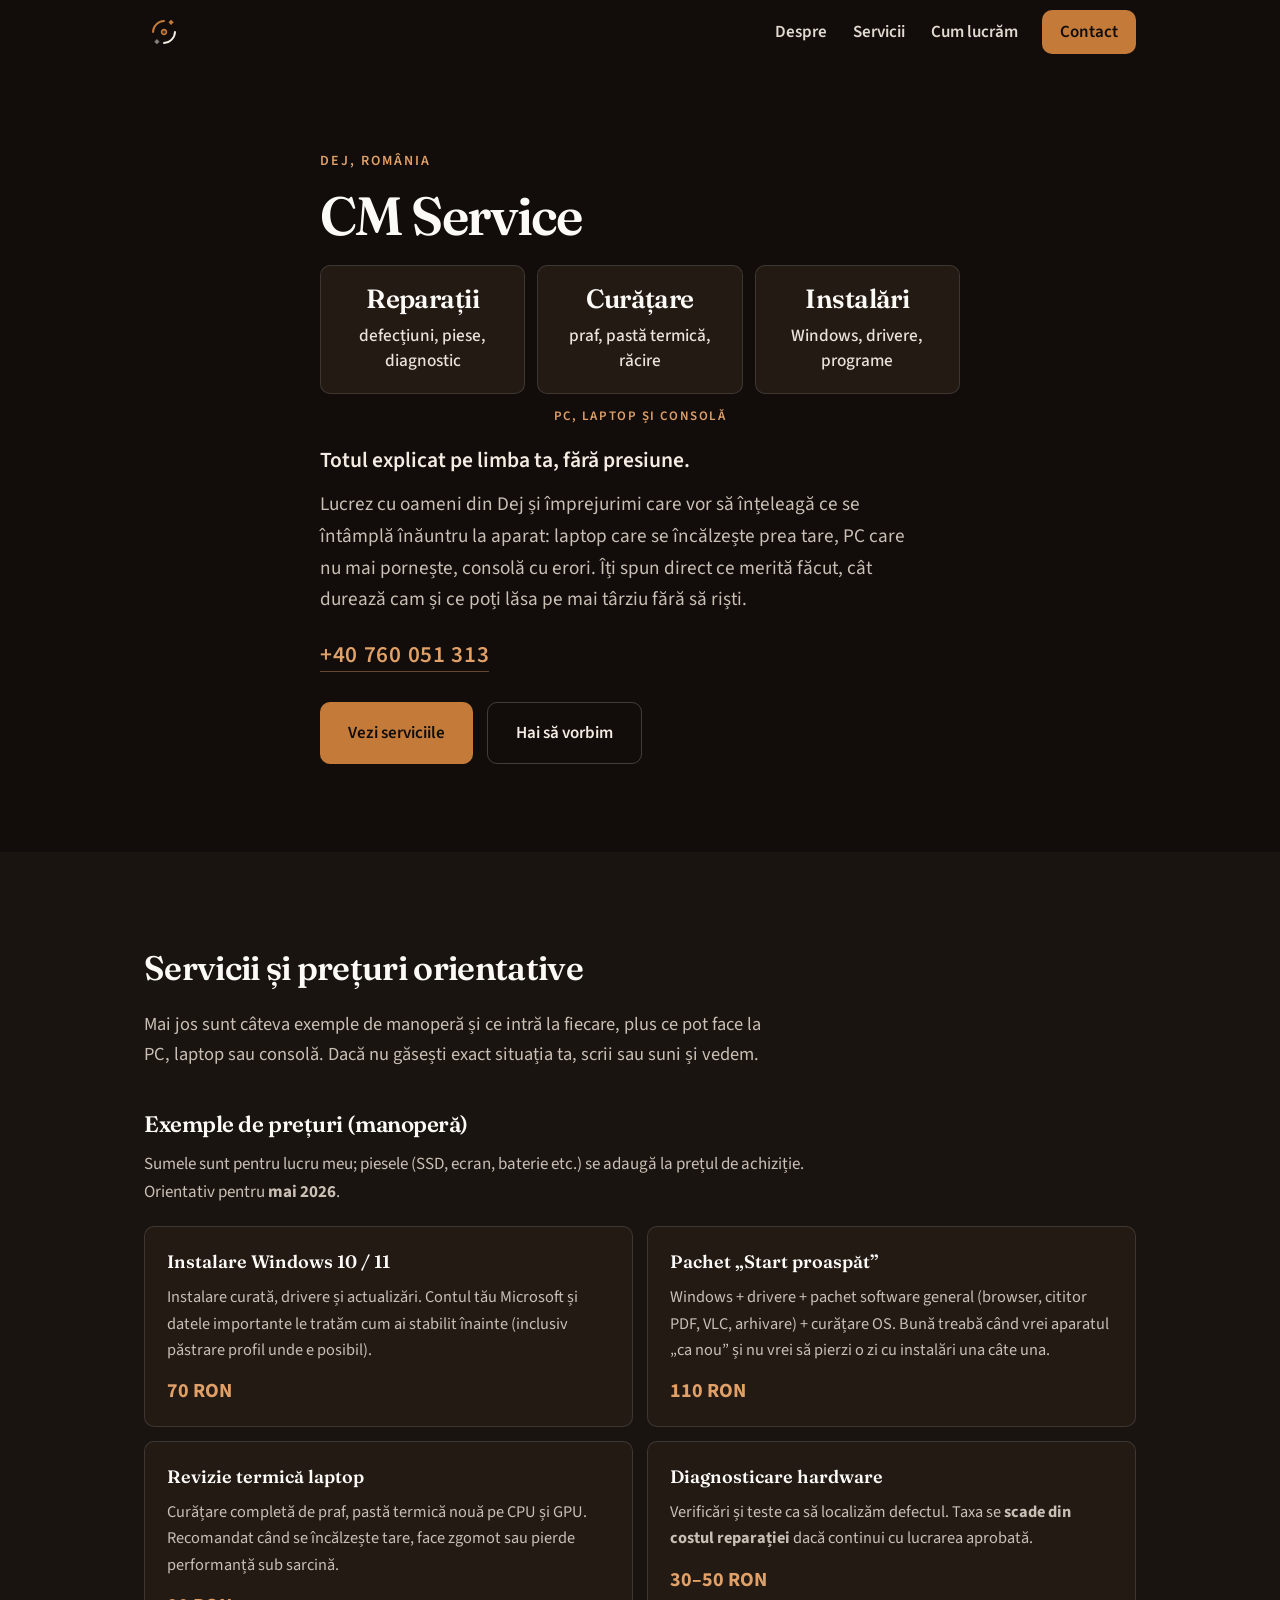
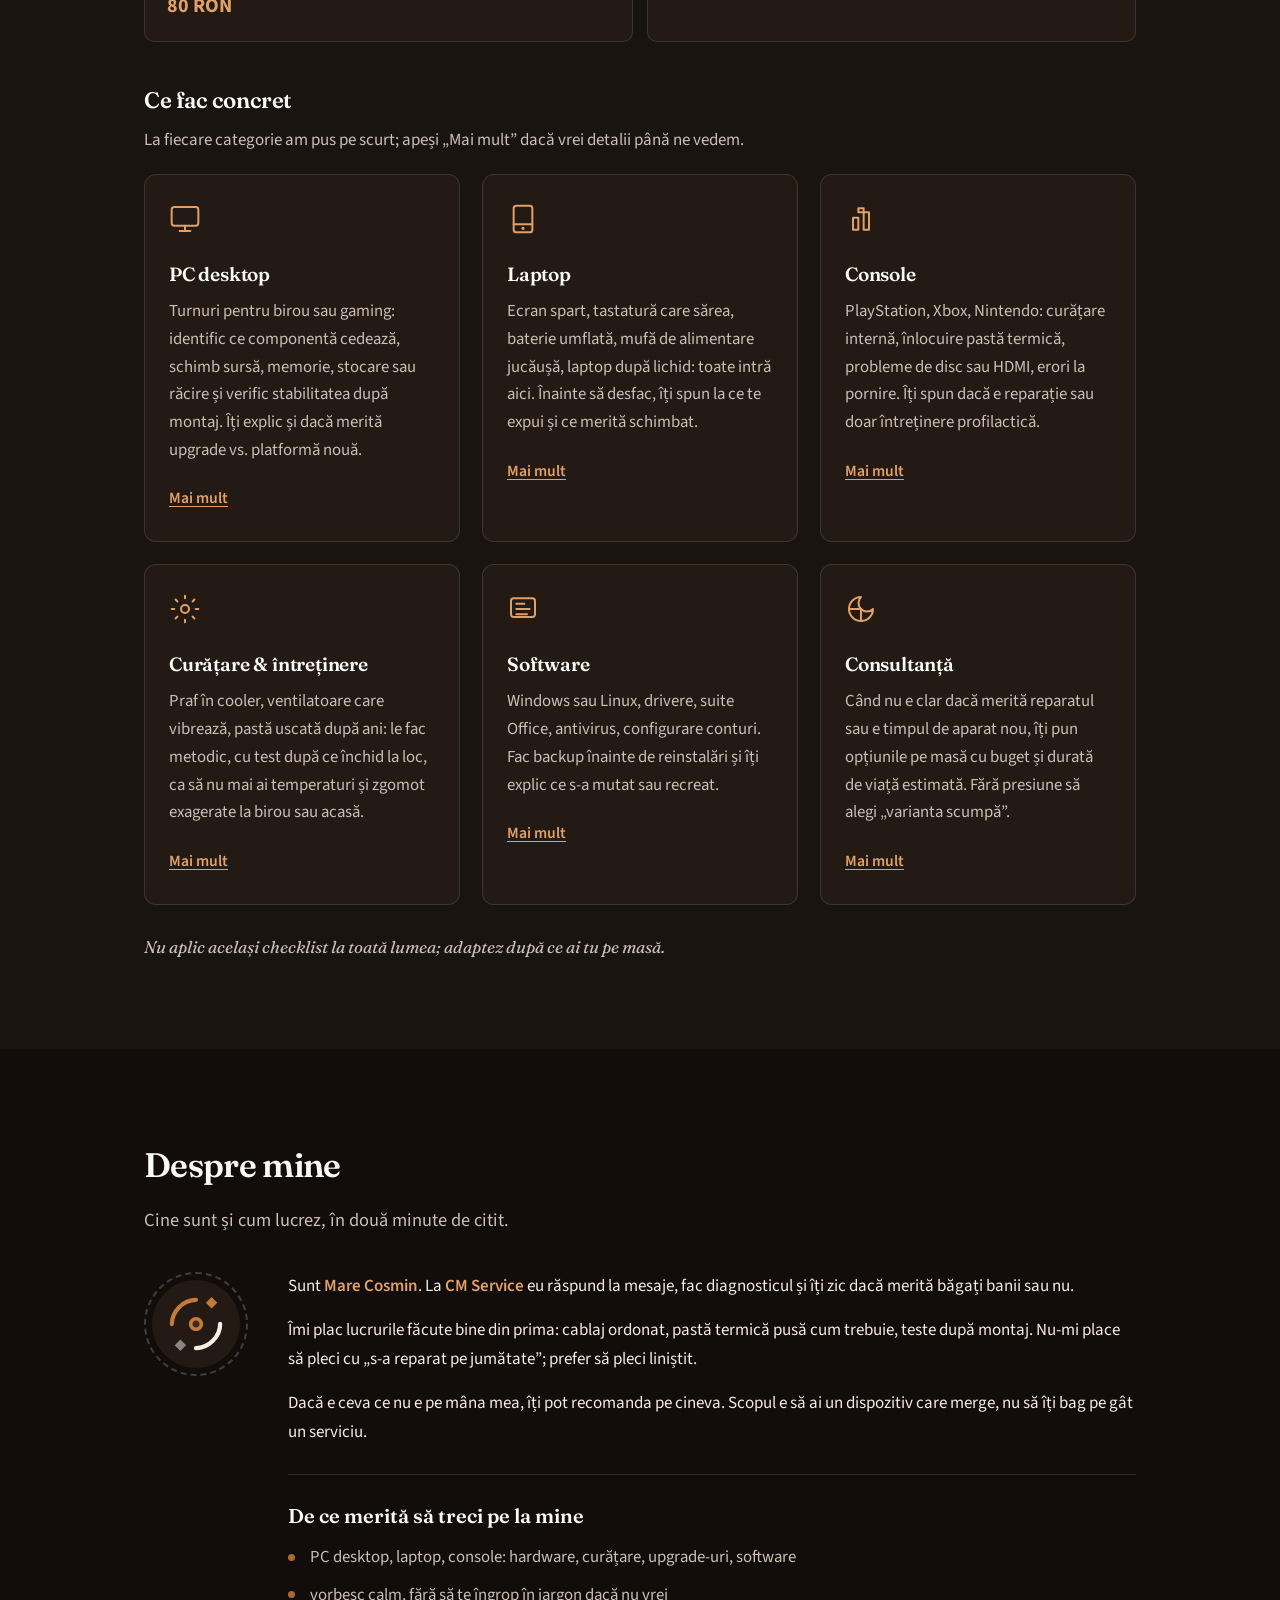
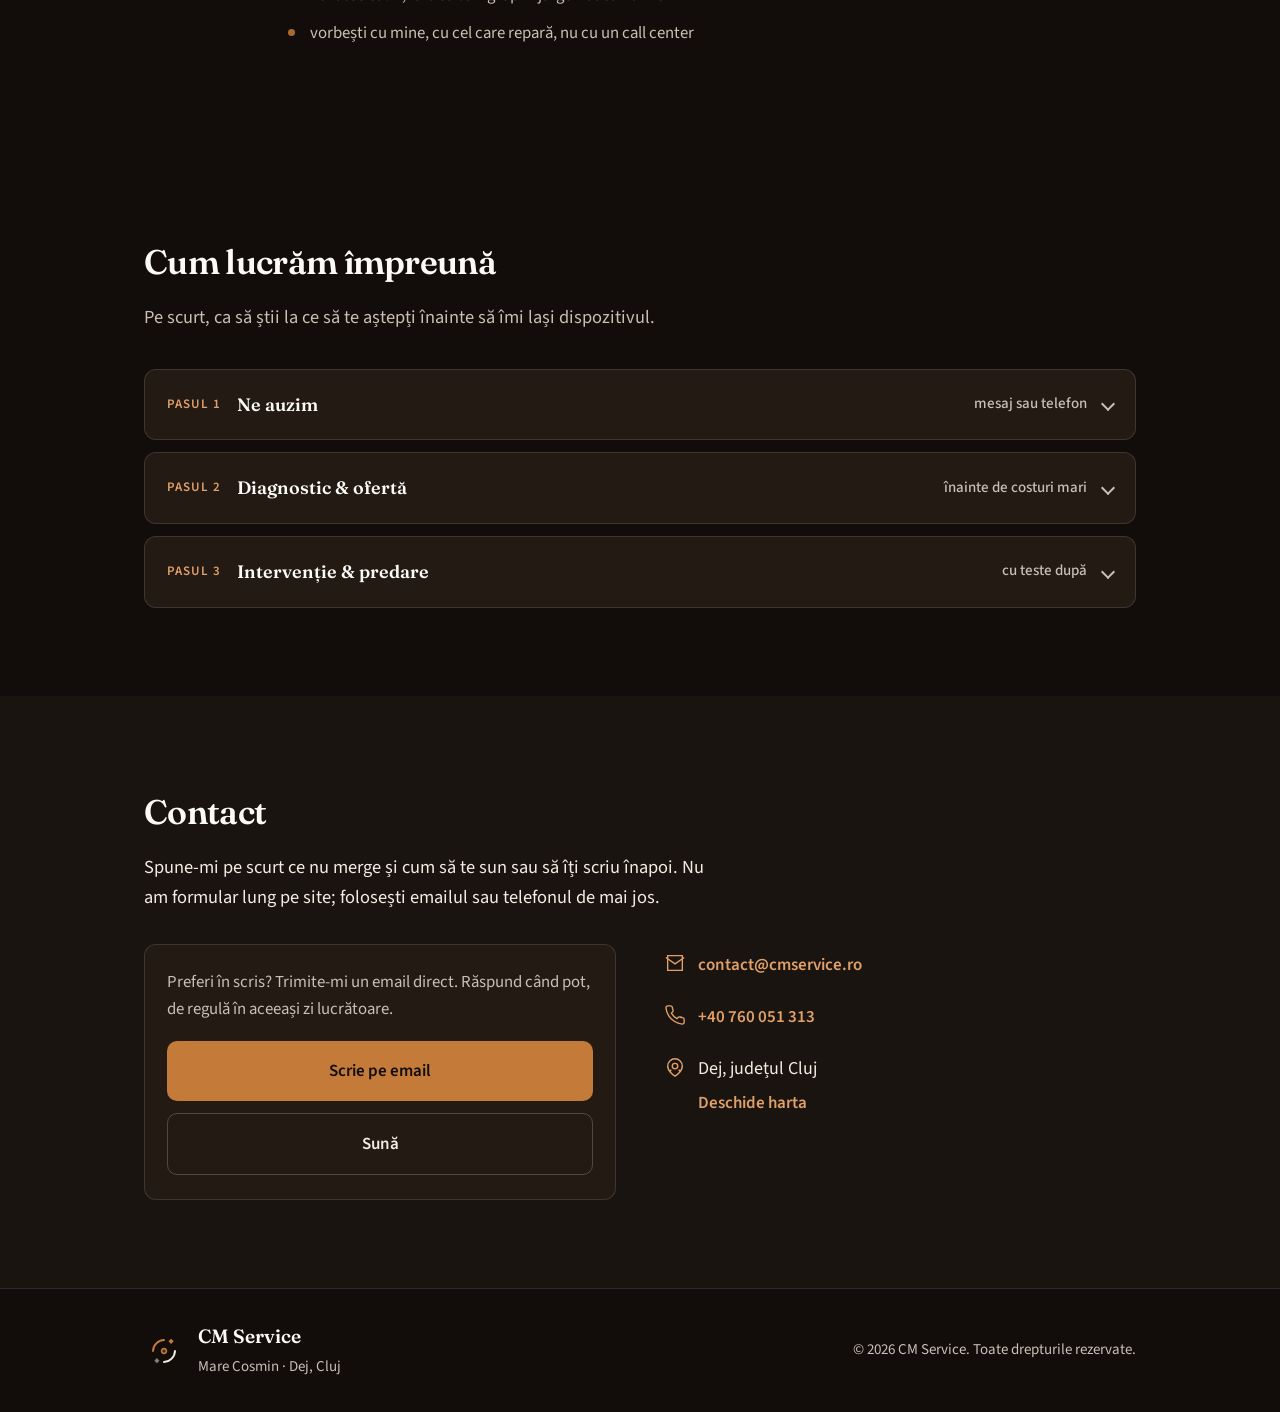
==== index.html @ b59b60e9 "Initial commit" ====
<!DOCTYPE html>
<html lang="ro">
  <head>
    <meta charset="UTF-8" />
    <meta name="viewport" content="width=device-width, initial-scale=1.0" />
    <meta name="theme-color" content="#120d0a" />
    <meta
      name="description"
      content="CM Service: reparații PC, laptop și console, curățare și instalări software în Dej, județul Cluj. Mare Cosmin."
    />
    <title>CM Service | Reparații Dej, Cluj</title>
    <link rel="icon" href="Logo Mini Favicon.svg" type="image/svg+xml" />
    <link rel="preconnect" href="https://fonts.googleapis.com" />
    <link rel="preconnect" href="https://fonts.gstatic.com" crossorigin />
    <link
      href="https://fonts.googleapis.com/css2?family=Fraunces:ital,opsz,wght@0,9..144,500;0,9..144,600;0,9..144,700;1,9..144,500&family=Source+Sans+3:ital,wght@0,400;0,500;0,600;0,700;1,400&display=swap"
      rel="stylesheet"
    />
    <link rel="stylesheet" href="styles.css" />
  </head>
  <body>
    <a class="skip-link" href="#main">Sari la conținut</a>

    <nav class="nav" id="nav" aria-label="Navigare principală">
      <div class="nav-inner">
        <a href="#hero" class="nav-logo" aria-label="CM Service, începutul paginii">
          <img
            class="nav-logo-img"
            src="Logo Transparent Dark Brown BG.svg"
            width="40"
            height="40"
            alt=""
          />
        </a>
        <button class="nav-toggle" id="navToggle" type="button" aria-expanded="false" aria-controls="navLinks" aria-label="Meniu">
          <span></span>
          <span></span>
          <span></span>
        </button>
        <ul class="nav-links" id="navLinks">
          <li><a href="#despre" data-nav="despre">Despre</a></li>
          <li><a href="#servicii" data-nav="servicii">Servicii</a></li>
          <li><a href="#cum-lucram" data-nav="cum-lucram">Cum lucrăm</a></li>
          <li><a href="#contact" class="nav-cta" data-nav="contact">Contact</a></li>
        </ul>
      </div>
    </nav>

    <main id="main">
      <section class="hero" id="hero" aria-labelledby="hero-heading">
        <div class="container hero-content">
          <p class="hero-tagline">Dej, România</p>
          <h1 class="hero-title" id="hero-heading">CM Service</h1>
          <ul class="hero-pillars">
            <li class="hero-pillar">
              <a class="hero-pillar-link" href="#servicii">
                <span class="hero-pillar-title">Reparații</span>
                <span class="hero-pillar-desc">defecțiuni, piese, diagnostic</span>
              </a>
            </li>
            <li class="hero-pillar">
              <a class="hero-pillar-link" href="#servicii">
                <span class="hero-pillar-title">Curățare</span>
                <span class="hero-pillar-desc">praf, pastă termică, răcire</span>
              </a>
            </li>
            <li class="hero-pillar">
              <a class="hero-pillar-link" href="#servicii">
                <span class="hero-pillar-title">Instalări</span>
                <span class="hero-pillar-desc">Windows, drivere, programe</span>
              </a>
            </li>
          </ul>
          <p class="hero-scope">PC, laptop și consolă</p>
          <p class="hero-subtitle">
            Totul explicat pe limba ta, fără presiune.
          </p>
          <p class="hero-desc">
            Lucrez cu oameni din Dej și împrejurimi care vor să înțeleagă ce se întâmplă înăuntru la aparat:
            laptop care se încălzește prea tare, PC care nu mai pornește, consolă cu erori.
            Îți spun direct ce merită făcut, cât durează cam și ce poți lăsa pe mai târziu fără să riști.
          </p>
          <p class="hero-phone">
            <a href="tel:+40760051313">+40 760 051 313</a>
          </p>
          <div class="hero-ctas">
            <a class="btn btn-primary" href="#servicii">Vezi serviciile</a>
            <a class="btn btn-secondary" href="#contact">Hai să vorbim</a>
          </div>
        </div>
      </section>

      <section class="section section-alt" id="servicii" aria-labelledby="servicii-heading">
        <div class="container">
          <h2 class="section-title" id="servicii-heading">Servicii și prețuri orientative</h2>
          <p class="section-lead">
            Mai jos sunt câteva exemple de manoperă și ce intră la fiecare, plus ce pot face la PC, laptop sau consolă.
            Dacă nu găsești exact situația ta, scrii sau suni și vedem.
          </p>

          <h3 class="subsection-title">Exemple de prețuri (manoperă)</h3>
          <p class="subsection-lead">
            Sumele sunt pentru lucru meu; piesele (SSD, ecran, baterie etc.) se adaugă la prețul de achiziție. Orientativ
            pentru <strong>mai 2026</strong>.
          </p>
          <ul class="offer-price-grid">
            <li class="offer-price-card">
              <h4 class="offer-price-name">Instalare Windows 10 / 11</h4>
              <p class="offer-price-detail">
                Instalare curată, drivere și actualizări. Contul tău Microsoft și datele importante le tratăm cum ai
                stabilit înainte (inclusiv păstrare profil unde e posibil).
              </p>
              <p class="offer-price-amount">70 RON</p>
            </li>
            <li class="offer-price-card">
              <h4 class="offer-price-name">Pachet „Start proaspăt”</h4>
              <p class="offer-price-detail">
                Windows + drivere + pachet software general (browser, cititor PDF, VLC, arhivare) + curățare OS. Bună treabă
                când vrei aparatul „ca nou” și nu vrei să pierzi o zi cu instalări una câte una.
              </p>
              <p class="offer-price-amount">110 RON</p>
            </li>
            <li class="offer-price-card">
              <h4 class="offer-price-name">Revizie termică laptop</h4>
              <p class="offer-price-detail">
                Curățare completă de praf, pastă termică nouă pe CPU și GPU. Recomandat când se încălzește tare, face
                zgomot sau pierde performanță sub sarcină.
              </p>
              <p class="offer-price-amount">80 RON</p>
            </li>
            <li class="offer-price-card">
              <h4 class="offer-price-name">Diagnosticare hardware</h4>
              <p class="offer-price-detail">
                Verificări și teste ca să localizăm defectul. Taxa se <strong>scade din costul reparației</strong> dacă
                continui cu lucrarea aprobată.
              </p>
              <p class="offer-price-amount">30–50 RON</p>
            </li>
          </ul>

          <h3 class="subsection-title subsection-title--spaced">Ce fac concret</h3>
          <p class="subsection-lead">
            La fiecare categorie am pus pe scurt; apeși „Mai mult” dacă vrei detalii până ne vedem.
          </p>
          <div class="servicii-grid" id="serviciiGrid">
            <article class="serviciu-card" tabindex="0">
              <div class="serviciu-icon" aria-hidden="true">
                <svg width="32" height="32" viewBox="0 0 24 24" fill="none" stroke="currentColor" stroke-width="1.5" stroke-linecap="round" stroke-linejoin="round">
                  <rect x="2" y="3" width="20" height="14" rx="2" />
                  <path d="M8 21h8" />
                  <path d="M12 17v4" />
                </svg>
              </div>
              <h3>PC desktop</h3>
              <p class="serviciu-detail">
                Turnuri pentru birou sau gaming: identific ce componentă cedează, schimb sursă, memorie, stocare sau
                răcire și verific stabilitatea după montaj. Îți explic și dacă merită upgrade vs. platformă nouă.
              </p>
              <button type="button" class="serviciu-toggle" aria-expanded="false">Mai mult</button>
              <p class="serviciu-extra">
                Montaj curat, cablaj ordonat, teste de temperatură și stres unde e cazul. Te ajut să comanzi piese compatibile
                dacă vrei să aduci tu materialul.
              </p>
            </article>
            <article class="serviciu-card" tabindex="0">
              <div class="serviciu-icon" aria-hidden="true">
                <svg width="32" height="32" viewBox="0 0 24 24" fill="none" stroke="currentColor" stroke-width="1.5" stroke-linecap="round" stroke-linejoin="round">
                  <rect x="5" y="2" width="14" height="20" rx="2" />
                  <path d="M5 16h14" />
                  <circle cx="12" cy="19" r="0.5" fill="currentColor" />
                </svg>
              </div>
              <h3>Laptop</h3>
              <p class="serviciu-detail">
                Ecran spart, tastatură care sărea, baterie umflată, mufă de alimentare jucăușă, laptop după lichid: toate
                intră aici. Înainte să desfac, îți spun la ce te expui și ce merită schimbat.
              </p>
              <button type="button" class="serviciu-toggle" aria-expanded="false">Mai mult</button>
              <p class="serviciu-extra">
                Multe încălziri și ventilator la maxim vin din praf și pastă uscată; curățarea periodică poate prelungi viața
                plăcii și a ventilatoarelor.
              </p>
            </article>
            <article class="serviciu-card" tabindex="0">
              <div class="serviciu-icon" aria-hidden="true">
                <svg width="32" height="32" viewBox="0 0 24 24" fill="none" stroke="currentColor" stroke-width="1.5" stroke-linecap="round" stroke-linejoin="round">
                  <path d="M6 11h4v9H6zM14 7h4v13h-4z" />
                  <path d="M10 4h4v3h-4z" />
                </svg>
              </div>
              <h3>Console</h3>
              <p class="serviciu-detail">
                PlayStation, Xbox, Nintendo: curățare internă, înlocuire pastă termică, probleme de disc sau HDMI, erori la
                pornire. Îți spun dacă e reparație sau doar întreținere profilactică.
              </p>
              <button type="button" class="serviciu-toggle" aria-expanded="false">Mai mult</button>
              <p class="serviciu-extra">
                Uneori e o singură piesă; alteori la o consolă mai veche ajunge curățare și un SSD dacă se poate pe modelul tău.
                Fără „îți garantez minuni”.
              </p>
            </article>
            <article class="serviciu-card" tabindex="0">
              <div class="serviciu-icon" aria-hidden="true">
                <svg width="32" height="32" viewBox="0 0 24 24" fill="none" stroke="currentColor" stroke-width="1.5" stroke-linecap="round" stroke-linejoin="round">
                  <circle cx="12" cy="12" r="3" />
                  <path d="M12 2v2M12 20v2M4.93 4.93l1.41 1.41M17.66 17.66l1.41 1.41M2 12h2M20 12h2M4.93 19.07l1.41-1.41M17.66 6.34l1.41-1.41" />
                </svg>
              </div>
              <h3>Curățare &amp; întreținere</h3>
              <p class="serviciu-detail">
                Praf în cooler, ventilatoare care vibrează, pastă uscată după ani: le fac metodic, cu test după ce închid la loc,
                ca să nu mai ai temperaturi și zgomot exagerate la birou sau acasă.
              </p>
              <button type="button" class="serviciu-toggle" aria-expanded="false">Mai mult</button>
              <p class="serviciu-extra">
                Îți las câteva recomandări simple (suprafață, aerisire) ca să nu revii prea des pentru același motiv.
              </p>
            </article>
            <article class="serviciu-card" tabindex="0">
              <div class="serviciu-icon" aria-hidden="true">
                <svg width="32" height="32" viewBox="0 0 24 24" fill="none" stroke="currentColor" stroke-width="1.5" stroke-linecap="round" stroke-linejoin="round">
                  <rect x="3" y="4" width="18" height="14" rx="2" />
                  <path d="M7 8h6M7 12h10M7 16h8" />
                </svg>
              </div>
              <h3>Software</h3>
              <p class="serviciu-detail">
                Windows sau Linux, drivere, suite Office, antivirus, configurare conturi. Fac backup înainte de
                reinstalări și îți explic ce s-a mutat sau recreat.
              </p>
              <button type="button" class="serviciu-toggle" aria-expanded="false">Mai mult</button>
              <p class="serviciu-extra">
                Recuperare date doar unde e rezonabil să încerc; nu promit minuni pe discuri mecanice grav avariate.
              </p>
            </article>
            <article class="serviciu-card" tabindex="0">
              <div class="serviciu-icon" aria-hidden="true">
                <svg width="32" height="32" viewBox="0 0 24 24" fill="none" stroke="currentColor" stroke-width="1.5" stroke-linecap="round" stroke-linejoin="round">
                  <path d="M12 3a6 6 0 0 0 9 9 9 9 0 1 1-9-9Z" />
                  <path d="M12 12v9" />
                  <path d="M12 12H3" />
                </svg>
              </div>
              <h3>Consultanță</h3>
              <p class="serviciu-detail">
                Când nu e clar dacă merită reparatul sau e timpul de aparat nou, îți pun opțiunile pe masă cu buget și
                durată de viață estimată. Fără presiune să alegi „varianta scumpă”.
              </p>
              <button type="button" class="serviciu-toggle" aria-expanded="false">Mai mult</button>
              <p class="serviciu-extra">
                Te pot ajuta și cu lista de piese înainte să comanzi online, ca să eviți surprize de compatibilitate.
              </p>
            </article>
          </div>
          <p class="servicii-footer">
            Nu aplic același checklist la toată lumea; adaptez după ce ai tu pe masă.
          </p>
        </div>
      </section>

      <section class="section" id="despre">
        <div class="container">
          <h2 class="section-title">Despre mine</h2>
          <p class="section-lead">
            Cine sunt și cum lucrez, în două minute de citit.
          </p>
          <div class="despre-layout">
            <div class="despre-badge">
              <img
                class="despre-logo"
                src="Logo Transparent Dark Brown BG.svg"
                width="88"
                height="88"
                alt="Logo CM Service"
                loading="lazy"
                decoding="async"
              />
              <span class="despre-badge-ring" aria-hidden="true"></span>
            </div>
            <div class="despre-content">
              <p>
                Sunt <strong>Mare Cosmin</strong>. La <strong>CM Service</strong> eu răspund la mesaje, fac diagnosticul și îți zic
                dacă merită băgați banii sau nu.
              </p>
              <p>
                Îmi plac lucrurile făcute bine din prima: cablaj ordonat, pastă termică pusă cum trebuie, teste după montaj.
                Nu-mi place să pleci cu „s-a reparat pe jumătate”; prefer să pleci liniștit.
              </p>
              <p>
                Dacă e ceva ce nu e pe mâna mea, îți pot recomanda pe cineva. Scopul e să ai un dispozitiv care merge,
                nu să îți bag pe gât un serviciu.
              </p>
              <div class="despre-meta">
                <h3>De ce merită să treci pe la mine</h3>
                <ul>
                  <li>PC desktop, laptop, console: hardware, curățare, upgrade-uri, software</li>
                  <li>vorbesc calm, fără să te îngrop în jargon dacă nu vrei</li>
                  <li>vorbești cu mine, cu cel care repară, nu cu un call center</li>
                </ul>
              </div>
            </div>
          </div>
        </div>
      </section>

      <section class="section" id="cum-lucram">
        <div class="container">
          <h2 class="section-title">Cum lucrăm împreună</h2>
          <p class="section-lead">
            Pe scurt, ca să știi la ce să te aștepți înainte să îmi lași dispozitivul.
          </p>
          <div class="experience-list">
            <details class="experience-item">
              <summary class="experience-summary">
                <span class="experience-org">Pasul 1</span>
                <span class="experience-role">Ne auzim</span>
                <span class="experience-dates">mesaj sau telefon</span>
                <span class="experience-chevron" aria-hidden="true"></span>
              </summary>
              <div class="experience-body">
                <p>
                  Îmi spui ce auzi, ce vezi pe ecran, de când. Cu cât e mai clar, cu atât merg mai repede la fondul problemei.
                  Nu îți cer roman, doar ce știi tu.
                </p>
              </div>
            </details>
            <details class="experience-item">
              <summary class="experience-summary">
                <span class="experience-org">Pasul 2</span>
                <span class="experience-role">Diagnostic &amp; ofertă</span>
                <span class="experience-dates">înainte de costuri mari</span>
                <span class="experience-chevron" aria-hidden="true"></span>
              </summary>
              <div class="experience-body">
                <p>
                  Verific, îți spun ce am găsit și ce opțiuni ai (reparație, înlocuire piesă, sau „nu merită”). Abia apoi
                  continuăm cum e ok pentru tine.
                </p>
              </div>
            </details>
            <details class="experience-item">
              <summary class="experience-summary">
                <span class="experience-org">Pasul 3</span>
                <span class="experience-role">Intervenție &amp; predare</span>
                <span class="experience-dates">cu teste după</span>
                <span class="experience-chevron" aria-hidden="true"></span>
              </summary>
              <div class="experience-body">
                <p>
                  Fac treaba, testez, îți explic pe scurt ce s-a schimbat și ce poți face tu data viitoare ca să dureze mai
                  bine.
                </p>
              </div>
            </details>
          </div>
        </div>
      </section>

      <section class="section section-alt" id="contact">
        <div class="container">
          <h2 class="section-title">Contact</h2>
          <p class="contact-intro">
            Spune-mi pe scurt ce nu merge și cum să te sun sau să îți scriu înapoi. Nu am formular lung pe site; folosești
            emailul sau telefonul de mai jos.
          </p>
          <div class="contact-grid">
            <div class="contact-panel">
              <p class="contact-panel-lead">
                Preferi în scris? Trimite-mi un email direct. Răspund când pot, de regulă în aceeași zi lucrătoare.
              </p>
              <div class="contact-actions">
                <a class="btn btn-primary btn-full" href="mailto:contact@cmservice.ro?subject=CM%20Service%20-%20întrebare">Scrie pe email</a>
                <a class="btn btn-secondary btn-full" href="tel:+40760051313">Sună</a>
              </div>
            </div>
            <div class="contact-info">
              <div class="contact-item">
                <svg width="22" height="22" viewBox="0 0 24 24" fill="none" stroke="currentColor" stroke-width="1.5" aria-hidden="true">
                  <path d="M4 4h16v16H4z" />
                  <path d="m22 6-10 7L2 6" />
                </svg>
                <div>
                  <a href="mailto:contact@cmservice.ro">contact@cmservice.ro</a>
                </div>
              </div>
              <div class="contact-item">
                <svg width="22" height="22" viewBox="0 0 24 24" fill="none" stroke="currentColor" stroke-width="1.5" aria-hidden="true">
                  <path d="M22 16.92v3a2 2 0 0 1-2.18 2 19.79 19.79 0 0 1-8.63-3.07 19.5 19.5 0 0 1-6-6 19.79 19.79 0 0 1-3.07-8.67A2 2 0 0 1 4.11 2h3a2 2 0 0 1 2 1.72c.127.96.361 1.903.7 2.81a2 2 0 0 1-.45 2.11L8.09 9.91a16 16 0 0 0 6 6l1.27-1.27a2 2 0 0 1 2.11-.45c.907.339 1.85.573 2.81.7A2 2 0 0 1 22 16.92z" />
                </svg>
                <div>
                  <a href="tel:+40760051313">+40 760 051 313</a>
                </div>
              </div>
              <div class="contact-item">
                <svg width="22" height="22" viewBox="0 0 24 24" fill="none" stroke="currentColor" stroke-width="1.5" aria-hidden="true">
                  <circle cx="12" cy="11" r="3" />
                  <path d="M17.657 16.657 16 15M6.343 16.657 8 15" />
                  <path d="M12 22s8-4.5 8-11a8 8 0 1 0-16 0c0 6.5 8 11 8 11z" />
                </svg>
                <div>
                  <span>Dej, județul Cluj</span>
                  <p class="contact-map muted small">
                    <a href="https://www.openstreetmap.org/search?query=Dej%2C%20Cluj%2C%20Romania" target="_blank" rel="noopener noreferrer">Deschide harta</a>
                  </p>
                </div>
              </div>
            </div>
          </div>
        </div>
      </section>
    </main>

    <footer class="site-footer">
      <div class="container footer-inner">
        <div class="footer-brand">
          <img src="Logo Transparent Dark Brown BG.svg" alt="" width="40" height="40" />
          <div>
            <p class="footer-name">CM Service</p>
            <p class="footer-meta">Mare Cosmin · Dej, Cluj</p>
          </div>
        </div>
        <p class="footer-copy">© <span id="year"></span> CM Service. Toate drepturile rezervate.</p>
      </div>
    </footer>

    <script src="script.js" defer></script>
  </body>
</html>
---- styles.css ----
/* CM Service — flat dark, minimal */

:root {
  --amber: #c47b3a;
  --amber-deep: #a8652e;
  --amber-bright: #e0a068;
  --bg: #120d0a;
  --surface: #1a1410;
  --card: #231a14;
  --text: #f0e8df;
  --text-heading: #faf6f1;
  --text-muted: #ada296;
  --sand: #f0e6d8;
  --border: rgba(255, 255, 255, 0.1);
  --border-strong: rgba(255, 255, 255, 0.17);
  --link: #e0a068;
  --link-hover: #f0e6d8;

  --font-display: "Fraunces", Georgia, "Times New Roman", serif;
  --font-body: "Source Sans 3", system-ui, -apple-system, sans-serif;
  --radius: 10px;
  --radius-lg: 12px;
  --nav-h: 64px;
  --container: 960px;
}

*,
*::before,
*::after {
  box-sizing: border-box;
}

html {
  scroll-behavior: smooth;
  color-scheme: dark;
}

@media (prefers-reduced-motion: reduce) {
  html {
    scroll-behavior: auto;
  }
}

body {
  margin: 0;
  font-family: var(--font-body);
  font-size: 1rem;
  line-height: 1.7;
  color: var(--text);
  background: var(--bg);
  -webkit-font-smoothing: antialiased;
}

img {
  max-width: 100%;
  display: block;
}

a {
  color: var(--link);
  text-decoration: none;
}

a:hover {
  color: var(--link-hover);
  text-decoration: underline;
  text-underline-offset: 3px;
}

.skip-link {
  position: absolute;
  top: -100px;
  left: 16px;
  z-index: 300;
  padding: 12px 18px;
  font-weight: 600;
  font-size: 0.9375rem;
  color: var(--bg);
  background: var(--amber);
  border-radius: 8px;
  transition: top 0.2s ease;
}

.skip-link:focus {
  top: 16px;
  outline: 2px solid var(--sand);
  outline-offset: 3px;
}

.container {
  max-width: var(--container);
  margin: 0 auto;
  padding: 0 24px;
}

/* --- Nav (mare-style) --- */
.nav {
  position: fixed;
  top: 0;
  left: 0;
  right: 0;
  z-index: 100;
  background: #120d0a;
  border-bottom: 1px solid transparent;
  transition: border-color 0.2s ease;
}

.nav.scrolled {
  border-bottom-color: var(--border);
}

.nav-inner {
  max-width: var(--container);
  margin: 0 auto;
  padding: 0 24px;
  display: flex;
  align-items: center;
  justify-content: space-between;
  height: var(--nav-h);
}

.nav-logo {
  display: flex;
  align-items: center;
  flex-shrink: 0;
}

.nav-logo-img {
  height: 40px;
  width: 40px;
  object-fit: contain;
  border-radius: 10px;
}

.nav-toggle {
  display: none;
  flex-direction: column;
  justify-content: center;
  gap: 6px;
  width: 44px;
  height: 44px;
  padding: 0;
  border: none;
  background: transparent;
  cursor: pointer;
  border-radius: 8px;
}

.nav-toggle span {
  display: block;
  width: 22px;
  height: 2px;
  background: var(--text);
  border-radius: 1px;
  transition: transform 0.2s ease, opacity 0.2s ease;
}

.nav.open .nav-toggle span:nth-child(1) {
  transform: translateY(8px) rotate(45deg);
}

.nav.open .nav-toggle span:nth-child(2) {
  opacity: 0;
}

.nav.open .nav-toggle span:nth-child(3) {
  transform: translateY(-8px) rotate(-45deg);
}

.nav-toggle:focus-visible {
  outline: 2px solid var(--amber);
  outline-offset: 2px;
}

.nav-links {
  display: flex;
  align-items: center;
  gap: 8px 22px;
  list-style: none;
  margin: 0;
  padding: 0;
}

.nav-links a {
  font-weight: 600;
  font-size: 0.95rem;
  color: color-mix(in srgb, var(--text) 92%, transparent);
  text-decoration: none;
  padding: 6px 2px;
  border-radius: 6px;
}

.nav-links a:hover {
  color: var(--amber-bright);
  text-decoration: none;
}

.nav-links a:focus-visible {
  outline: 2px solid var(--amber);
  outline-offset: 3px;
}

.nav-cta {
  padding: 10px 18px !important;
  border-radius: 10px !important;
  background: var(--amber) !important;
  color: var(--bg) !important;
}

.nav-cta:hover {
  background: var(--amber-deep) !important;
  color: var(--bg) !important;
}

@media (max-width: 760px) {
  .nav-toggle {
    display: flex;
  }

  .nav-links {
    position: absolute;
    left: 0;
    right: 0;
    top: 100%;
    flex-direction: column;
    align-items: stretch;
    gap: 0;
    background: var(--surface);
    border-bottom: 1px solid var(--border);
    padding: 10px 24px 18px;
    max-height: 0;
    overflow: hidden;
    opacity: 0;
    visibility: hidden;
    transition: max-height 0.35s ease, opacity 0.25s ease, visibility 0.25s;
  }

  .nav.open .nav-links {
    max-height: 320px;
    opacity: 1;
    visibility: visible;
  }

  .nav-links a {
    padding: 12px 0;
  }

  .nav-cta {
    text-align: center;
    margin-top: 6px;
  }
}

/* --- Hero --- */
.hero {
  padding: calc(var(--nav-h) + 72px) 0 88px;
  min-height: 88vh;
  display: flex;
  align-items: center;
  position: relative;
  background: var(--bg);
}

.hero-content {
  position: relative;
  z-index: 1;
}

.hero-tagline {
  font-size: 0.8rem;
  font-weight: 600;
  letter-spacing: 0.14em;
  text-transform: uppercase;
  color: var(--amber-bright);
  margin-bottom: 14px;
}

.hero-title {
  font-family: var(--font-display);
  font-size: clamp(2.5rem, 5vw, 3.5rem);
  font-weight: 600;
  letter-spacing: -0.03em;
  line-height: 1.08;
  margin: 0 0 20px;
  color: var(--text-heading);
}

.hero-pillars {
  list-style: none;
  margin: 0 0 12px;
  padding: 0;
  display: grid;
  grid-template-columns: 1fr;
  gap: 10px;
  max-width: 640px;
}

@media (min-width: 520px) {
  .hero-pillars {
    grid-template-columns: repeat(3, 1fr);
    gap: 12px;
  }
}

.hero-pillar {
  margin: 0;
  padding: 0;
  border-radius: var(--radius);
}

.hero-pillar-link {
  display: block;
  padding: 18px 16px 20px;
  background: var(--card);
  border: 1px solid var(--border);
  border-radius: var(--radius);
  text-align: center;
  text-decoration: none;
  color: inherit;
  height: 100%;
  transition: background 0.15s ease, border-color 0.15s ease;
}

.hero-pillar-link:hover {
  background: color-mix(in srgb, var(--card) 88%, var(--amber) 12%);
  border-color: var(--border-strong);
}

.hero-pillar-link:focus-visible {
  outline: 2px solid var(--amber-bright);
  outline-offset: 2px;
}

.hero-pillar-title {
  display: block;
  font-family: var(--font-display);
  font-size: clamp(1.35rem, 3.2vw, 1.65rem);
  font-weight: 600;
  color: var(--text-heading);
  letter-spacing: -0.02em;
  margin-bottom: 8px;
  line-height: 1.15;
}

.hero-pillar-desc {
  display: block;
  font-size: clamp(0.95rem, 1.9vw, 1.08rem);
  font-weight: 500;
  color: color-mix(in srgb, var(--text) 78%, var(--text-muted) 22%);
  line-height: 1.45;
}

@media (max-width: 519px) {
  .hero-pillar-title {
    font-size: 1.7rem;
  }

  .hero-pillar-desc {
    font-size: 1.125rem;
    color: color-mix(in srgb, var(--text) 88%, var(--text-muted) 12%);
  }

  .hero-pillar-link {
    padding: 22px 18px 24px;
  }
}

.hero-scope {
  margin: 0 0 18px;
  padding: 0;
  font-size: 0.8125rem;
  font-weight: 600;
  letter-spacing: 0.12em;
  text-transform: uppercase;
  color: var(--amber-bright);
  max-width: 640px;
  text-align: center;
}

.hero-subtitle {
  font-size: clamp(1.08rem, 2.1vw, 1.28rem);
  color: var(--text);
  font-weight: 600;
  line-height: 1.5;
  max-width: 560px;
  margin: 0 0 12px;
}

.hero-desc {
  font-size: 1.05rem;
  color: var(--text-muted);
  max-width: 560px;
  margin: 0 0 20px;
}

.hero-phone {
  margin: 0 0 28px;
  font-size: clamp(1.2rem, 2.6vw, 1.45rem);
  font-weight: 600;
  letter-spacing: 0.03em;
  max-width: 560px;
}

.hero-phone a {
  color: var(--amber-bright);
  text-decoration: none;
  border-bottom: 1px solid color-mix(in srgb, var(--amber-bright) 40%, transparent);
  text-underline-offset: unset;
}

.hero-phone a:hover {
  color: var(--link-hover);
  border-bottom-color: color-mix(in srgb, var(--link-hover) 45%, transparent);
  text-decoration: none;
}

.hero-ctas {
  display: flex;
  gap: 14px;
  flex-wrap: wrap;
}

/* --- Buttons --- */
.btn {
  display: inline-flex;
  align-items: center;
  justify-content: center;
  gap: 8px;
  font-family: inherit;
  font-size: 0.95rem;
  font-weight: 600;
  padding: 14px 26px;
  border-radius: 10px;
  border: none;
  cursor: pointer;
  text-decoration: none;
  transition: background 0.15s ease, border-color 0.15s ease, color 0.15s ease;
}

a.btn {
  text-decoration: none;
}

.btn:hover {
  text-decoration: none;
}

.btn-primary {
  background: var(--amber);
  color: var(--bg);
}

.btn-primary:hover {
  background: var(--amber-deep);
  color: var(--bg);
}

.btn-primary:active {
  background: var(--amber-deep);
}

.btn-secondary {
  background: transparent;
  color: var(--text);
  border: 1.5px solid var(--border-strong);
}

.btn-secondary:hover {
  border-color: var(--amber);
  color: var(--amber-bright);
}

.btn-full {
  width: 100%;
}

.btn:focus-visible {
  outline: 2px solid var(--amber);
  outline-offset: 3px;
}

/* --- Sections --- */
main {
  padding-top: 0;
}

.section {
  padding: 88px 0;
}

.section-alt {
  background: var(--surface);
}

.section-title {
  font-family: var(--font-display);
  font-size: 1.85rem;
  font-weight: 600;
  letter-spacing: -0.02em;
  margin: 0 0 12px;
  color: var(--text-heading);
}

.section-lead {
  font-size: 1.05rem;
  color: var(--text-muted);
  max-width: 620px;
  margin: 0 0 36px;
  line-height: 1.65;
}

.subsection-title {
  font-family: var(--font-display);
  font-size: 1.25rem;
  font-weight: 600;
  color: var(--text-heading);
  margin: 0 0 8px;
  letter-spacing: -0.02em;
}

.subsection-title--spaced {
  margin-top: 2.5rem;
}

.subsection-lead {
  font-size: 0.98rem;
  color: var(--text-muted);
  max-width: 640px;
  margin: 0 0 1.25rem;
  line-height: 1.6;
}

.offer-price-grid {
  list-style: none;
  margin: 0 0 0.5rem;
  padding: 0;
  display: grid;
  grid-template-columns: repeat(2, 1fr);
  gap: 14px;
}

.offer-price-card {
  background: var(--card);
  border: 1px solid var(--border);
  border-radius: var(--radius);
  padding: 16px 16px 14px;
}

.offer-price-name {
  font-family: var(--font-display);
  font-size: 1rem;
  font-weight: 600;
  color: var(--text-heading);
  margin: 0 0 8px;
}

.offer-price-detail {
  font-size: 0.88rem;
  color: var(--text-muted);
  line-height: 1.55;
  margin: 0 0 12px;
}

.offer-price-amount {
  font-size: 1.05rem;
  font-weight: 700;
  color: var(--amber-bright);
  margin: 0;
}

/* --- Despre --- */
.despre-layout {
  display: grid;
  grid-template-columns: auto 1fr;
  gap: 36px 40px;
  align-items: start;
}

.despre-badge {
  position: relative;
  width: 104px;
  height: 104px;
  display: flex;
  align-items: center;
  justify-content: center;
}

.despre-logo {
  width: 88px;
  height: 88px;
  border-radius: 50%;
  position: relative;
  z-index: 1;
  background: var(--card);
}

.despre-badge-ring {
  position: absolute;
  inset: 0;
  border-radius: 50%;
  border: 2px dashed var(--border-strong);
}

.despre-content p {
  margin: 0 0 1rem;
  color: var(--text);
}

.despre-content strong {
  color: var(--amber-bright);
  font-weight: 600;
}

.despre-meta {
  margin-top: 1.75rem;
  padding-top: 1.5rem;
  border-top: 1px solid var(--border);
}

.despre-meta h3 {
  font-family: var(--font-display);
  font-size: 1.15rem;
  font-weight: 600;
  margin: 0 0 12px;
  color: var(--text-heading);
}

.despre-meta ul {
  margin: 0;
  padding: 0;
  list-style: none;
}

.despre-meta li {
  position: relative;
  padding-left: 1.35rem;
  margin-bottom: 10px;
  color: var(--text-muted);
  font-size: 0.98rem;
}

.despre-meta li::before {
  content: "";
  position: absolute;
  left: 0;
  top: 0.55em;
  width: 7px;
  height: 7px;
  border-radius: 50%;
  background: var(--amber);
  opacity: 0.85;
}

@media (max-width: 640px) {
  .despre-layout {
    grid-template-columns: 1fr;
    justify-items: center;
    text-align: center;
  }

  .despre-meta li {
    text-align: left;
  }

  .despre-meta ul {
    max-width: 100%;
  }
}

/* --- Servicii --- */
.servicii-grid {
  display: grid;
  grid-template-columns: repeat(3, 1fr);
  gap: 22px;
  margin-bottom: 28px;
}

.serviciu-card {
  background: var(--card);
  padding: 26px 20px;
  border-radius: var(--radius-lg);
  border: 1px solid var(--border);
  transition: border-color 0.2s ease;
  position: relative;
}

.serviciu-card:hover,
.serviciu-card:focus-within {
  border-color: var(--border-strong);
}

.serviciu-card.is-expanded {
  border-color: color-mix(in srgb, var(--amber) 65%, var(--border));
}

.serviciu-icon {
  color: var(--amber-bright);
  margin-bottom: 14px;
}

.serviciu-card h3 {
  font-family: var(--font-display);
  font-size: 1.08rem;
  font-weight: 600;
  margin: 0 0 8px;
  letter-spacing: -0.01em;
  color: var(--text-heading);
}

.serviciu-detail {
  font-size: 0.94rem;
  color: var(--text-muted);
  line-height: 1.6;
  margin: 0 0 10px;
}

.serviciu-toggle {
  display: inline-block;
  margin-top: 12px;
  padding: 0;
  border: none;
  background: none;
  font: inherit;
  font-size: 0.88rem;
  font-weight: 600;
  color: var(--amber-bright);
  text-decoration: underline;
  text-underline-offset: 3px;
  cursor: pointer;
}

.serviciu-toggle:hover {
  color: var(--sand);
}

.serviciu-toggle:focus-visible {
  outline: 2px solid var(--amber);
  outline-offset: 3px;
  border-radius: 4px;
}

.serviciu-extra {
  font-size: 0.88rem;
  color: var(--text-muted);
  line-height: 1.55;
  margin: 0;
  max-height: 0;
  opacity: 0;
  overflow: hidden;
  transition: max-height 0.45s ease, opacity 0.35s ease, margin-top 0.35s ease;
}

.serviciu-card.is-expanded .serviciu-extra {
  max-height: 220px;
  opacity: 1;
  margin-top: 10px;
}

.servicii-footer {
  font-size: 1rem;
  color: var(--text-muted);
  font-style: italic;
  font-family: var(--font-display);
  margin: 0;
}

@media (max-width: 900px) {
  .servicii-grid {
    grid-template-columns: repeat(2, 1fr);
  }
}

@media (max-width: 560px) {
  .servicii-grid {
    grid-template-columns: 1fr;
  }
}

/* --- Experience / Cum lucrăm --- */
.experience-list {
  display: flex;
  flex-direction: column;
  gap: 12px;
}

.experience-item {
  background: var(--card);
  border: 1px solid var(--border);
  border-radius: var(--radius-lg);
  overflow: hidden;
}

.experience-summary {
  display: flex;
  flex-wrap: wrap;
  align-items: center;
  gap: 8px 16px;
  padding: 18px 20px;
  cursor: pointer;
  font-weight: 600;
  color: var(--text-heading);
  list-style: none;
}

.experience-summary::-webkit-details-marker {
  display: none;
}

.experience-org {
  font-size: 0.78rem;
  text-transform: uppercase;
  letter-spacing: 0.08em;
  color: var(--amber-bright);
}

.experience-role {
  font-size: 1.02rem;
  font-family: var(--font-display);
  font-weight: 600;
  flex: 1 1 12rem;
  min-width: 0;
}

.experience-dates {
  font-size: 0.85rem;
  font-weight: 500;
  color: var(--text-muted);
}

.experience-chevron {
  width: 10px;
  height: 10px;
  border-right: 2px solid var(--text-muted);
  border-bottom: 2px solid var(--text-muted);
  transform: rotate(45deg);
  transition: transform 0.25s ease;
  margin-left: auto;
}

.experience-item[open] .experience-chevron {
  transform: rotate(225deg);
}

.experience-body {
  padding: 0 20px 18px;
  color: var(--text-muted);
  font-size: 0.98rem;
}

.experience-body p {
  margin: 0;
  line-height: 1.65;
}

/* --- Contact --- */
.contact-intro {
  font-size: 1.06rem;
  color: var(--text);
  margin: 0 0 32px;
  max-width: 520px;
  line-height: 1.65;
}

.contact-grid {
  display: grid;
  grid-template-columns: 1fr 1fr;
  gap: 48px;
  align-items: start;
}

.contact-panel {
  background: var(--card);
  border: 1px solid var(--border);
  border-radius: var(--radius-lg);
  padding: 24px 22px;
}

.contact-panel-lead {
  margin: 0 0 18px;
  color: var(--text-muted);
  line-height: 1.6;
}

.contact-actions {
  display: flex;
  flex-direction: column;
  gap: 12px;
}

.contact-hint {
  margin: 14px 0 0;
}

.contact-info {
  padding-top: 6px;
}

.contact-item {
  display: flex;
  align-items: flex-start;
  gap: 12px;
  margin-bottom: 22px;
  color: var(--text);
}

.contact-item svg {
  flex-shrink: 0;
  color: var(--amber-bright);
  margin-top: 2px;
}

.contact-item a {
  font-size: 1rem;
  font-weight: 600;
}

.contact-map {
  margin: 0.35rem 0 0;
}

.muted {
  color: var(--text-muted);
}

.small {
  font-size: 0.875rem;
}

@media (max-width: 720px) {
  .offer-price-grid {
    grid-template-columns: 1fr;
  }

  .contact-grid {
    grid-template-columns: 1fr;
    gap: 28px;
  }

  .hero {
    min-height: unset;
    padding-bottom: 72px;
  }
}

/* --- Footer --- */
.site-footer {
  background: var(--bg);
  color: var(--text-muted);
  padding: 2rem 0;
  border-top: 1px solid var(--border);
}

.footer-inner {
  display: flex;
  flex-wrap: wrap;
  align-items: center;
  justify-content: space-between;
  gap: 1.25rem;
}

.footer-brand {
  display: flex;
  align-items: center;
  gap: 0.85rem;
}

.footer-name {
  font-family: var(--font-display);
  font-weight: 600;
  color: var(--text-heading);
  margin: 0;
  font-size: 1.1rem;
}

.footer-meta {
  margin: 0.15rem 0 0;
  font-size: 0.9rem;
}

.footer-copy {
  margin: 0;
  font-size: 0.875rem;
}

.site-footer a {
  color: color-mix(in srgb, var(--amber) 85%, var(--sand));
}

.site-footer a:hover {
  color: var(--sand);
}

/* Larger type & contrast on wide screens */
@media (min-width: 900px) {
  :root {
    --text: #f4ece3;
    --text-heading: #fcfaf7;
    --text-muted: #c9bfb5;
    --border: rgba(255, 255, 255, 0.12);
    --border-strong: rgba(255, 255, 255, 0.2);
    --container: 1040px;
  }

  body {
    font-size: 1.125rem;
    line-height: 1.65;
  }

  .nav-links a {
    font-size: 1.0625rem;
  }

  .hero-tagline {
    font-size: 0.875rem;
  }

  .hero-title {
    font-size: clamp(3rem, 4.2vw, 3.85rem);
  }

  .hero-subtitle {
    font-size: 1.35rem;
    max-width: 38rem;
  }

  .hero-desc {
    font-size: 1.2rem;
    max-width: 38rem;
    line-height: 1.65;
  }

  .btn {
    font-size: 1.0625rem;
    padding: 16px 28px;
  }

  .section-title {
    font-size: 2.125rem;
  }

  .section-lead {
    font-size: 1.15rem;
    max-width: 40rem;
    line-height: 1.68;
  }

  .subsection-title {
    font-size: 1.4rem;
  }

  .subsection-lead {
    font-size: 1.0625rem;
    max-width: 42rem;
  }

  .offer-price-card {
    padding: 20px 22px 18px;
  }

  .offer-price-name {
    font-size: 1.125rem;
  }

  .offer-price-detail {
    font-size: 1.02rem;
    line-height: 1.6;
  }

  .offer-price-amount {
    font-size: 1.25rem;
  }

  .despre-content p {
    font-size: 1.0625rem;
    line-height: 1.68;
  }

  .despre-meta h3 {
    font-size: 1.25rem;
  }

  .despre-meta li {
    font-size: 1.05rem;
  }

  .serviciu-card {
    padding: 28px 24px;
  }

  .serviciu-card h3 {
    font-size: 1.2rem;
  }

  .serviciu-detail {
    font-size: 1.05rem;
    line-height: 1.65;
  }

  .serviciu-toggle,
  .serviciu-extra {
    font-size: 0.98rem;
  }

  .serviciu-card.is-expanded .serviciu-extra {
    max-height: 320px;
  }

  .servicii-footer {
    font-size: 1.0625rem;
  }

  .experience-summary {
    padding: 20px 22px;
  }

  .experience-org {
    font-size: 0.8125rem;
  }

  .experience-role {
    font-size: 1.125rem;
  }

  .experience-dates {
    font-size: 0.9375rem;
  }

  .experience-body {
    font-size: 1.05rem;
    padding: 0 22px 20px;
  }

  .contact-intro {
    font-size: 1.15rem;
    max-width: 36rem;
  }

  .contact-panel-lead {
    font-size: 1.05rem;
  }

  .contact-item a {
    font-size: 1.0625rem;
  }

  .small {
    font-size: 0.9375rem;
  }

  .footer-name {
    font-size: 1.2rem;
  }

  .footer-meta,
  .footer-copy {
    font-size: 0.9375rem;
  }
}
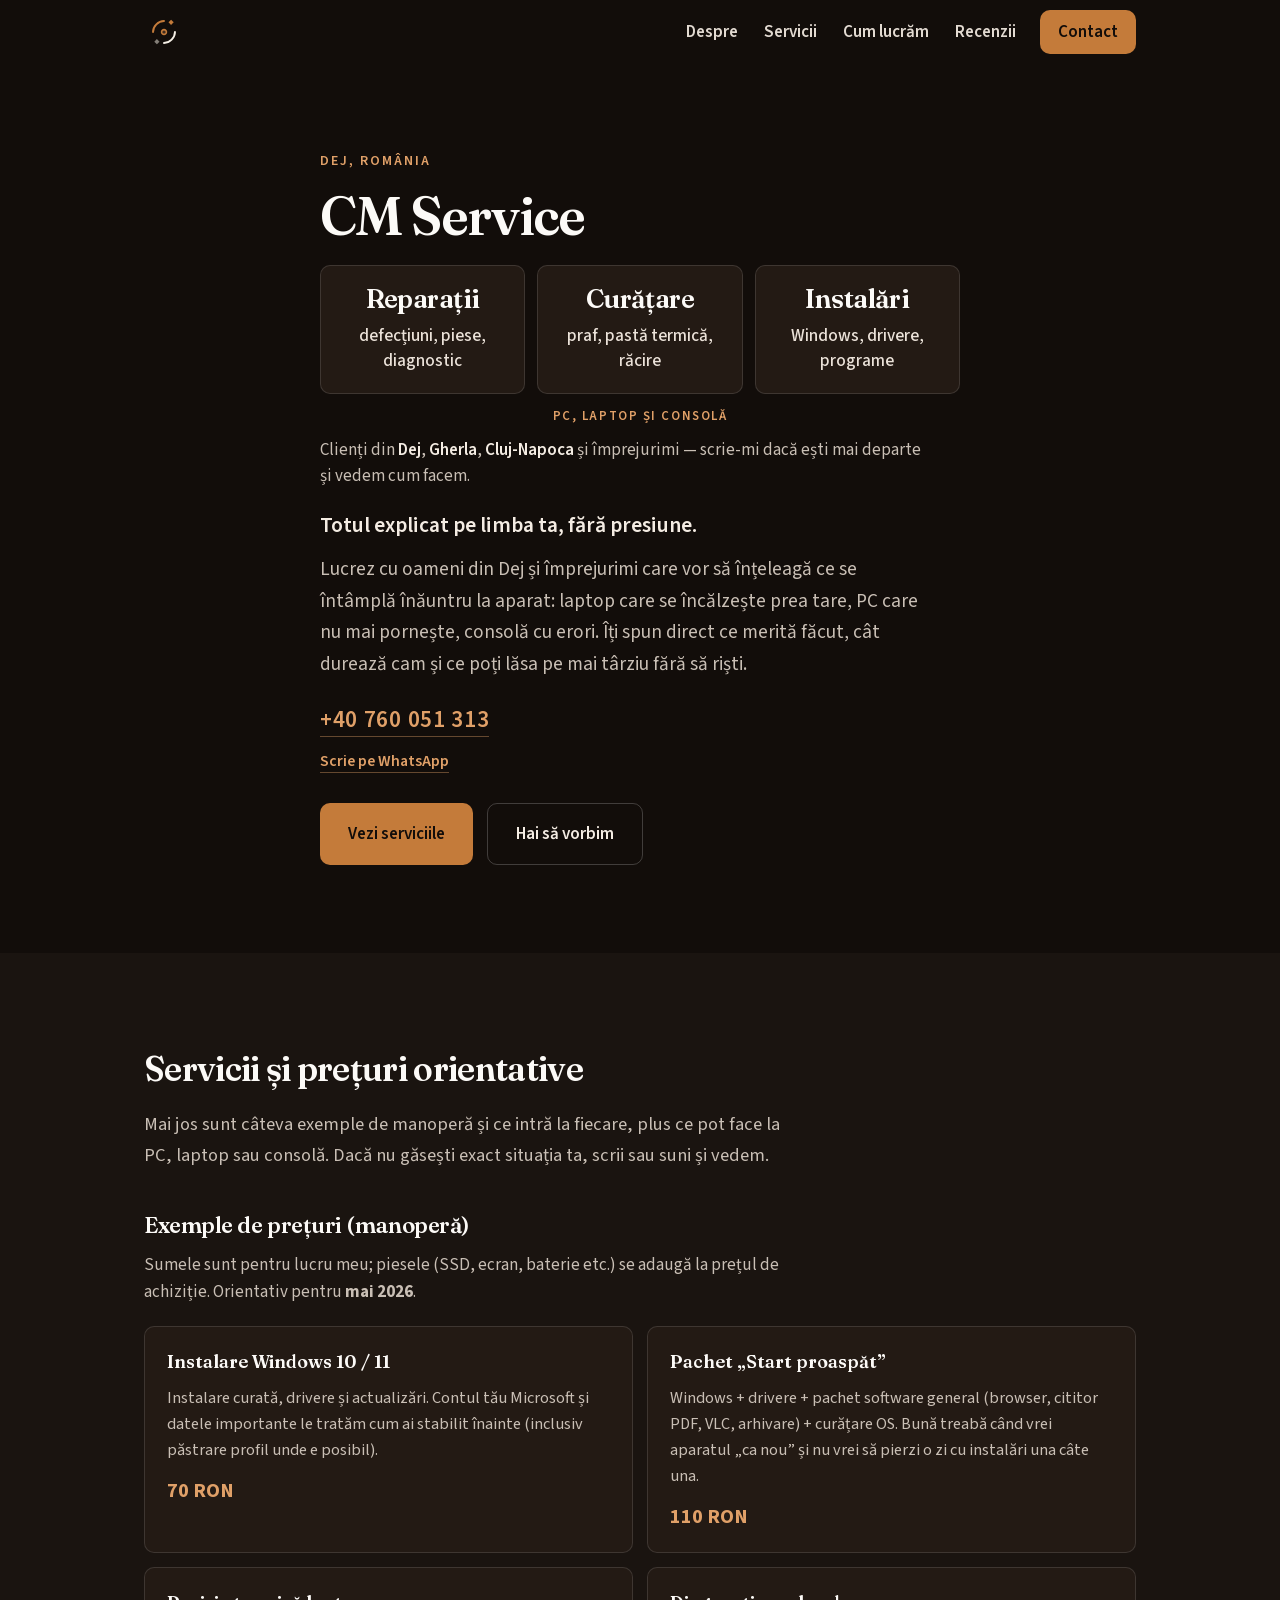
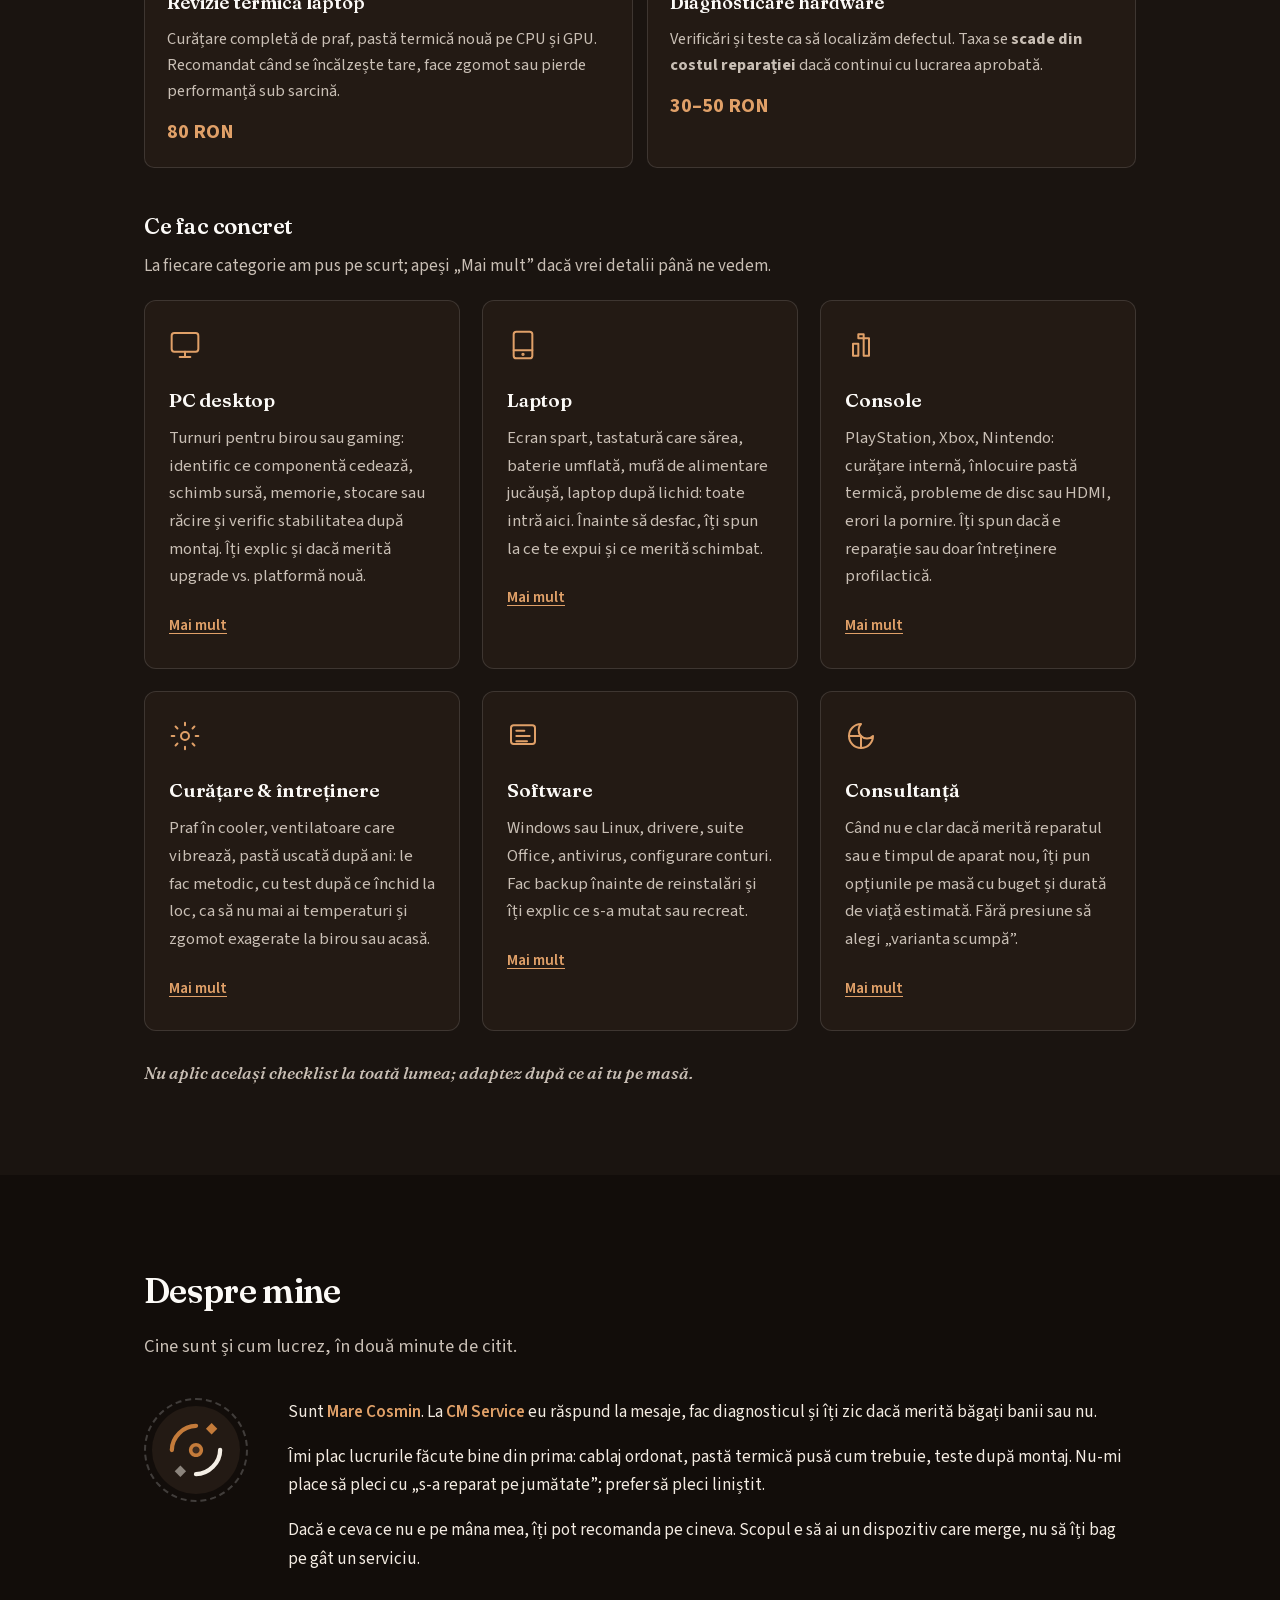
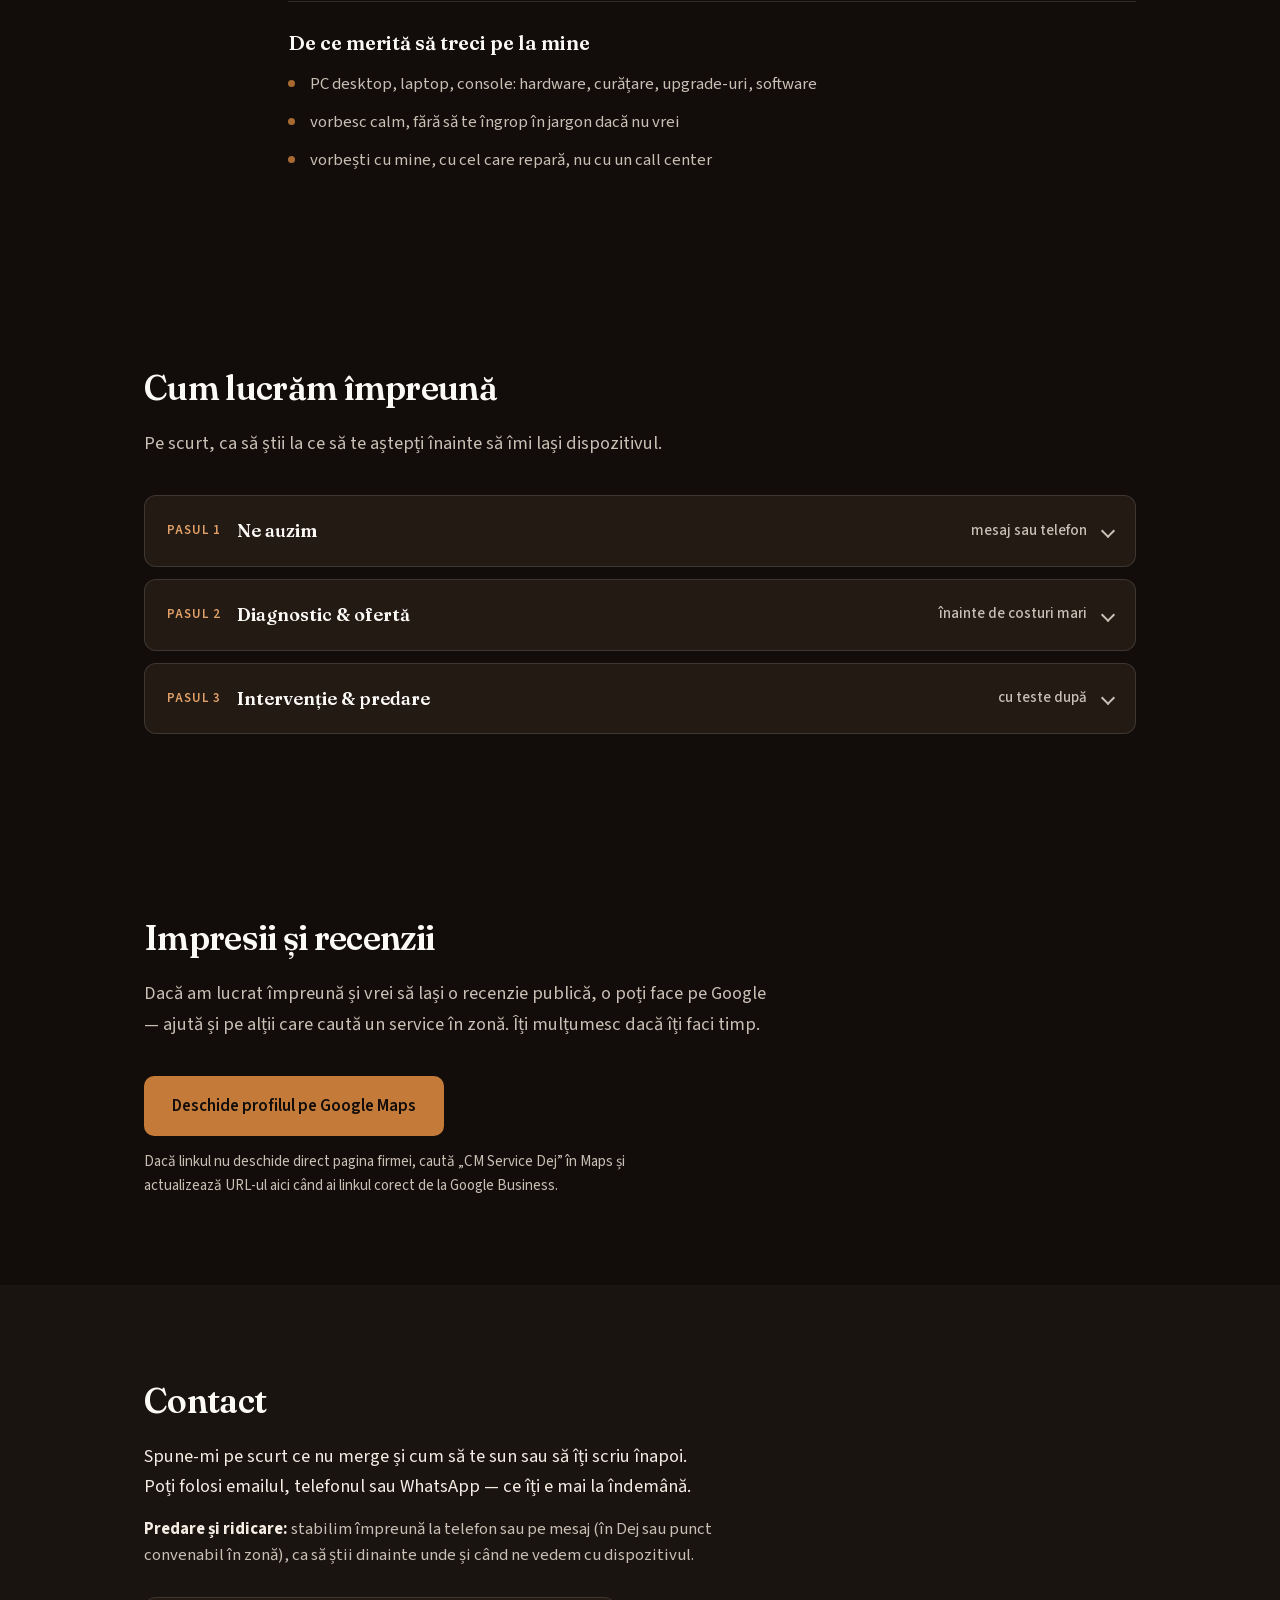
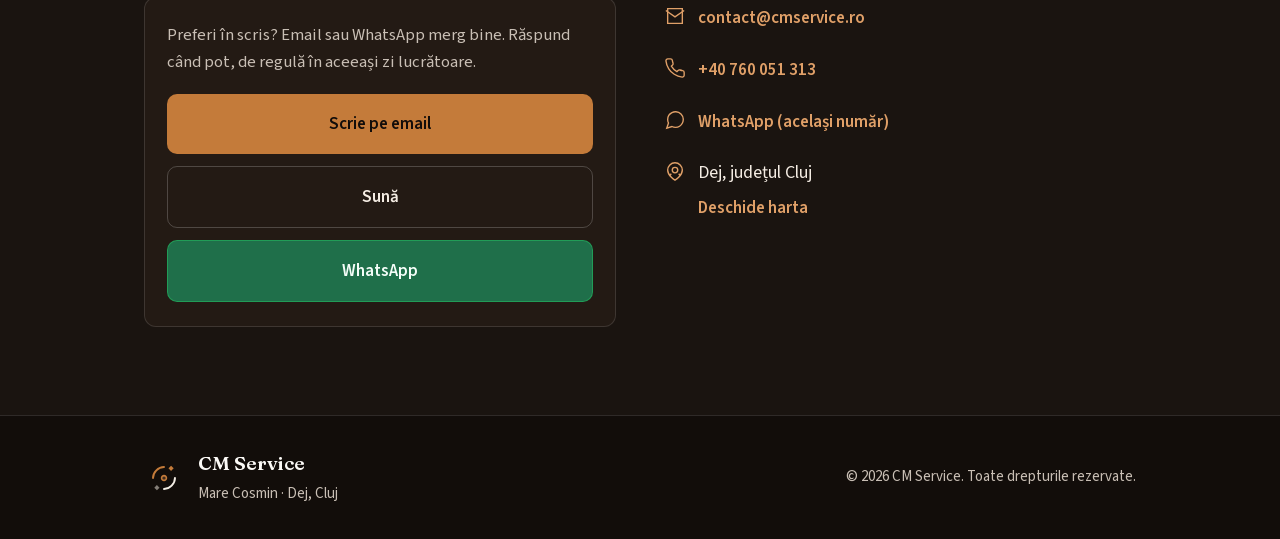
==== commit 1df0855d: "add SEO, whatsapp" ====
--- a/index.html
+++ b/index.html
@@ -2,21 +2,131 @@
 <html lang="ro">
   <head>
     <meta charset="UTF-8" />
-    <meta name="viewport" content="width=device-width, initial-scale=1.0" />
+    <meta name="viewport" content="width=device-width, initial-scale=1.0, viewport-fit=cover" />
     <meta name="theme-color" content="#120d0a" />
+    <!-- URL canonic: https://cmservice.ro/ — include „Social Image.png” la deploy pentru previzualizări social. -->
+    <link rel="canonical" href="https://cmservice.ro/" />
+    <link rel="alternate" hreflang="ro" href="https://cmservice.ro/" />
+    <link rel="alternate" hreflang="ro-RO" href="https://cmservice.ro/" />
+    <link rel="alternate" hreflang="x-default" href="https://cmservice.ro/" />
+    <meta name="robots" content="index, follow, max-image-preview:large, max-snippet:-1, max-video-preview:-1" />
+    <meta name="googlebot" content="index, follow, max-image-preview:large, max-snippet:-1, max-video-preview:-1" />
+    <meta name="geo.region" content="RO-CJ" />
+    <meta name="geo.placename" content="Dej" />
     <meta
       name="description"
-      content="CM Service: reparații PC, laptop și console, curățare și instalări software în Dej, județul Cluj. Mare Cosmin."
+      content="Service reparații PC și laptop în Dej, Cluj: diagnostic, curățare și pastă termică, instalare Windows, upgrade SSD/RAM, console. CM Service — Mare Cosmin. Tel. +40 760 051 313."
     />
-    <title>CM Service | Reparații Dej, Cluj</title>
+    <title>Reparații PC și laptop în Dej (Cluj) | CM Service — service calculatoare</title>
+    <meta property="og:type" content="website" />
+    <meta property="og:locale" content="ro_RO" />
+    <meta property="og:url" content="https://cmservice.ro/" />
+    <meta property="og:site_name" content="CM Service" />
+    <meta property="og:title" content="Reparații PC și laptop în Dej (Cluj) | CM Service" />
+    <meta
+      property="og:description"
+      content="Service calculatoare în Dej: reparații PC, laptop și console, software, curățare termică. Județul Cluj. Contact: +40 760 051 313."
+    />
+    <meta property="og:image" content="https://cmservice.ro/Social%20Image.png" />
+    <meta property="og:image:type" content="image/png" />
+    <meta property="og:image:width" content="1200" />
+    <meta property="og:image:height" content="630" />
+    <meta property="og:image:alt" content="CM Service — reparații PC și laptop în Dej, Cluj" />
+    <meta name="twitter:card" content="summary_large_image" />
+    <meta name="twitter:title" content="Reparații PC și laptop în Dej | CM Service" />
+    <meta
+      name="twitter:description"
+      content="Service PC, laptop și console în Dej, Cluj. Diagnostic, Windows, upgrade-uri. Sună: +40 760 051 313."
+    />
+    <meta name="twitter:image" content="https://cmservice.ro/Social%20Image.png" />
     <link rel="icon" href="Logo Mini Favicon.svg" type="image/svg+xml" />
-    <link rel="preconnect" href="https://fonts.googleapis.com" />
-    <link rel="preconnect" href="https://fonts.gstatic.com" crossorigin />
-    <link
-      href="https://fonts.googleapis.com/css2?family=Fraunces:ital,opsz,wght@0,9..144,500;0,9..144,600;0,9..144,700;1,9..144,500&family=Source+Sans+3:ital,wght@0,400;0,500;0,600;0,700;1,400&display=swap"
-      rel="stylesheet"
-    />
+    <link rel="stylesheet" href="fonts.css" />
     <link rel="stylesheet" href="styles.css" />
+    <script type="application/ld+json">
+      {
+        "@context": "https://schema.org",
+        "@graph": [
+          {
+            "@type": "WebSite",
+            "@id": "https://cmservice.ro/#website",
+            "url": "https://cmservice.ro/",
+            "name": "CM Service",
+            "description": "Service reparații PC, laptop și console în Dej, județul Cluj.",
+            "inLanguage": "ro-RO",
+            "publisher": { "@id": "https://cmservice.ro/#business" }
+          },
+          {
+            "@type": "WebPage",
+            "@id": "https://cmservice.ro/#webpage",
+            "url": "https://cmservice.ro/",
+            "name": "Reparații PC și laptop în Dej (Cluj) | CM Service",
+            "description": "Service calculatoare în Dej: reparații PC și laptop, curățare termică, instalare Windows, upgrade-uri, console.",
+            "inLanguage": "ro-RO",
+            "isPartOf": { "@id": "https://cmservice.ro/#website" },
+            "about": { "@id": "https://cmservice.ro/#business" }
+          },
+          {
+            "@type": "LocalBusiness",
+            "@id": "https://cmservice.ro/#business",
+            "additionalType": "https://schema.org/ComputerRepair",
+            "name": "CM Service",
+            "alternateName": "CM Service Dej",
+            "description": "Reparații PC desktop și laptop, curățare și pastă termică, instalare software și Windows, upgrade SSD și RAM, console, diagnostic hardware în Dej și zona județului Cluj.",
+            "url": "https://cmservice.ro/",
+            "telephone": "+40760051313",
+            "email": "contact@cmservice.ro",
+            "image": "https://cmservice.ro/Social%20Image.png",
+            "address": {
+              "@type": "PostalAddress",
+              "addressLocality": "Dej",
+              "addressRegion": "Cluj",
+              "addressCountry": "RO"
+            },
+            "geo": {
+              "@type": "GeoCoordinates",
+              "latitude": 47.144,
+              "longitude": 23.881
+            },
+            "hasMap": "https://www.openstreetmap.org/?mlat=47.144&mlon=23.881#map=13/47.144/23.881",
+            "openingHoursSpecification": {
+              "@type": "OpeningHoursSpecification",
+              "description": "Cu programare; confirmăm disponibilitatea la telefon sau mesaj."
+            },
+            "areaServed": [
+              { "@type": "City", "name": "Dej", "containedInPlace": { "@type": "AdministrativeArea", "name": "Cluj" } },
+              { "@type": "City", "name": "Gherla", "containedInPlace": { "@type": "AdministrativeArea", "name": "Cluj" } },
+              { "@type": "City", "name": "Cluj-Napoca", "containedInPlace": { "@type": "AdministrativeArea", "name": "Cluj" } },
+              { "@type": "AdministrativeArea", "name": "Județul Cluj" }
+            ],
+            "priceRange": "$$",
+            "knowsAbout": [
+              "reparații laptop",
+              "service PC",
+              "instalare Windows",
+              "curățare laptop",
+              "upgrade SSD",
+              "reparații console"
+            ]
+          },
+          {
+            "@type": "Person",
+            "@id": "https://cmservice.ro/#person",
+            "name": "Mare Cosmin",
+            "url": "https://cmservice.ro/",
+            "email": "contact@cmservice.ro",
+            "telephone": "+40760051313",
+            "address": {
+              "@type": "PostalAddress",
+              "addressLocality": "Dej",
+              "addressRegion": "Cluj",
+              "addressCountry": "RO"
+            },
+            "worksFor": { "@id": "https://cmservice.ro/#business" },
+            "jobTitle": "Tehnician service PC și laptop"
+          }
+        ]
+      }
+    </script>
   </head>
   <body>
     <a class="skip-link" href="#main">Sari la conținut</a>
@@ -41,6 +151,7 @@
           <li><a href="#despre" data-nav="despre">Despre</a></li>
           <li><a href="#servicii" data-nav="servicii">Servicii</a></li>
           <li><a href="#cum-lucram" data-nav="cum-lucram">Cum lucrăm</a></li>
+          <li><a href="#recenzii" data-nav="recenzii">Recenzii</a></li>
           <li><a href="#contact" class="nav-cta" data-nav="contact">Contact</a></li>
         </ul>
       </div>
@@ -72,6 +183,10 @@
             </li>
           </ul>
           <p class="hero-scope">PC, laptop și consolă</p>
+          <p class="hero-zones">
+            Clienți din <strong>Dej</strong>, <strong>Gherla</strong>, <strong>Cluj-Napoca</strong> și împrejurimi — scrie-mi
+            dacă ești mai departe și vedem cum facem.
+          </p>
           <p class="hero-subtitle">
             Totul explicat pe limba ta, fără presiune.
           </p>
@@ -82,6 +197,13 @@
           </p>
           <p class="hero-phone">
             <a href="tel:+40760051313">+40 760 051 313</a>
+          </p>
+          <p class="hero-whatsapp">
+            <a
+              href="https://wa.me/40760051313?text=Bun%C4%83%2C%20am%20o%20%C3%AEntrebare%20de%20pe%20site-ul%20CM%20Service."
+              target="_blank"
+              rel="noopener noreferrer"
+              >Scrie pe WhatsApp</a>
           </p>
           <div class="hero-ctas">
             <a class="btn btn-primary" href="#servicii">Vezi serviciile</a>
@@ -99,6 +221,7 @@
           </p>
 
           <h3 class="subsection-title">Exemple de prețuri (manoperă)</h3>
+          <!-- Reamintire: actualizează luna/anul la prețuri când schimbi tarifele. -->
           <p class="subsection-lead">
             Sumele sunt pentru lucru meu; piesele (SSD, ecran, baterie etc.) se adaugă la prețul de achiziție. Orientativ
             pentru <strong>mai 2026</strong>.
@@ -143,7 +266,7 @@
             La fiecare categorie am pus pe scurt; apeși „Mai mult” dacă vrei detalii până ne vedem.
           </p>
           <div class="servicii-grid" id="serviciiGrid">
-            <article class="serviciu-card" tabindex="0">
+            <article class="serviciu-card">
               <div class="serviciu-icon" aria-hidden="true">
                 <svg width="32" height="32" viewBox="0 0 24 24" fill="none" stroke="currentColor" stroke-width="1.5" stroke-linecap="round" stroke-linejoin="round">
                   <rect x="2" y="3" width="20" height="14" rx="2" />
@@ -162,7 +285,7 @@
                 dacă vrei să aduci tu materialul.
               </p>
             </article>
-            <article class="serviciu-card" tabindex="0">
+            <article class="serviciu-card">
               <div class="serviciu-icon" aria-hidden="true">
                 <svg width="32" height="32" viewBox="0 0 24 24" fill="none" stroke="currentColor" stroke-width="1.5" stroke-linecap="round" stroke-linejoin="round">
                   <rect x="5" y="2" width="14" height="20" rx="2" />
@@ -181,7 +304,7 @@
                 plăcii și a ventilatoarelor.
               </p>
             </article>
-            <article class="serviciu-card" tabindex="0">
+            <article class="serviciu-card">
               <div class="serviciu-icon" aria-hidden="true">
                 <svg width="32" height="32" viewBox="0 0 24 24" fill="none" stroke="currentColor" stroke-width="1.5" stroke-linecap="round" stroke-linejoin="round">
                   <path d="M6 11h4v9H6zM14 7h4v13h-4z" />
@@ -199,7 +322,7 @@
                 Fără „îți garantez minuni”.
               </p>
             </article>
-            <article class="serviciu-card" tabindex="0">
+            <article class="serviciu-card">
               <div class="serviciu-icon" aria-hidden="true">
                 <svg width="32" height="32" viewBox="0 0 24 24" fill="none" stroke="currentColor" stroke-width="1.5" stroke-linecap="round" stroke-linejoin="round">
                   <circle cx="12" cy="12" r="3" />
@@ -216,7 +339,7 @@
                 Îți las câteva recomandări simple (suprafață, aerisire) ca să nu revii prea des pentru același motiv.
               </p>
             </article>
-            <article class="serviciu-card" tabindex="0">
+            <article class="serviciu-card">
               <div class="serviciu-icon" aria-hidden="true">
                 <svg width="32" height="32" viewBox="0 0 24 24" fill="none" stroke="currentColor" stroke-width="1.5" stroke-linecap="round" stroke-linejoin="round">
                   <rect x="3" y="4" width="18" height="14" rx="2" />
@@ -233,7 +356,7 @@
                 Recuperare date doar unde e rezonabil să încerc; nu promit minuni pe discuri mecanice grav avariate.
               </p>
             </article>
-            <article class="serviciu-card" tabindex="0">
+            <article class="serviciu-card">
               <div class="serviciu-icon" aria-hidden="true">
                 <svg width="32" height="32" viewBox="0 0 24 24" fill="none" stroke="currentColor" stroke-width="1.5" stroke-linecap="round" stroke-linejoin="round">
                   <path d="M12 3a6 6 0 0 0 9 9 9 9 0 1 1-9-9Z" />
@@ -356,21 +479,53 @@
         </div>
       </section>
 
+      <section class="section" id="recenzii" aria-labelledby="recenzii-heading">
+        <div class="container">
+          <h2 class="section-title" id="recenzii-heading">Impresii și recenzii</h2>
+          <p class="section-lead">
+            Dacă am lucrat împreună și vrei să lași o recenzie publică, o poți face pe Google — ajută și pe alții care
+            caută un service în zonă. Îți mulțumesc dacă îți faci timp.
+          </p>
+          <div class="reviews-actions">
+            <a
+              class="btn btn-primary"
+              href="https://www.google.com/maps/search/?api=1&amp;query=CM%20Service%20Dej%20Mare%20Cosmin"
+              target="_blank"
+              rel="noopener noreferrer"
+              >Deschide profilul pe Google Maps</a>
+            <p class="reviews-note muted small">
+              Dacă linkul nu deschide direct pagina firmei, caută „CM Service Dej” în Maps și actualizează URL-ul aici
+              când ai linkul corect de la Google Business.
+            </p>
+          </div>
+        </div>
+      </section>
+
       <section class="section section-alt" id="contact">
         <div class="container">
           <h2 class="section-title">Contact</h2>
           <p class="contact-intro">
-            Spune-mi pe scurt ce nu merge și cum să te sun sau să îți scriu înapoi. Nu am formular lung pe site; folosești
-            emailul sau telefonul de mai jos.
+            Spune-mi pe scurt ce nu merge și cum să te sun sau să îți scriu înapoi. Poți folosi emailul, telefonul sau
+            WhatsApp — ce îți e mai la îndemână.
+          </p>
+          <p class="contact-pickup">
+            <strong>Predare și ridicare:</strong> stabilim împreună la telefon sau pe mesaj (în Dej sau punct convenabil
+            în zonă), ca să știi dinainte unde și când ne vedem cu dispozitivul.
           </p>
           <div class="contact-grid">
             <div class="contact-panel">
               <p class="contact-panel-lead">
-                Preferi în scris? Trimite-mi un email direct. Răspund când pot, de regulă în aceeași zi lucrătoare.
+                Preferi în scris? Email sau WhatsApp merg bine. Răspund când pot, de regulă în aceeași zi lucrătoare.
               </p>
               <div class="contact-actions">
                 <a class="btn btn-primary btn-full" href="mailto:contact@cmservice.ro?subject=CM%20Service%20-%20întrebare">Scrie pe email</a>
                 <a class="btn btn-secondary btn-full" href="tel:+40760051313">Sună</a>
+                <a
+                  class="btn btn-whatsapp btn-full"
+                  href="https://wa.me/40760051313?text=Bun%C4%83%2C%20am%20o%20%C3%AEntrebare%20de%20pe%20site-ul%20CM%20Service."
+                  target="_blank"
+                  rel="noopener noreferrer"
+                  >WhatsApp</a>
               </div>
             </div>
             <div class="contact-info">
@@ -389,6 +544,14 @@
                 </svg>
                 <div>
                   <a href="tel:+40760051313">+40 760 051 313</a>
+                </div>
+              </div>
+              <div class="contact-item">
+                <svg width="22" height="22" viewBox="0 0 24 24" fill="none" stroke="currentColor" stroke-width="1.5" aria-hidden="true">
+                  <path d="M21 11.5a8.38 8.38 0 0 1-.9 3.8 8.5 8.5 0 0 1-7.6 4.7 8.38 8.38 0 0 1-3.8-.9L3 21l1.9-5.7a8.38 8.38 0 0 1-.9-3.8 8.5 8.5 0 0 1 4.7-7.6 8.38 8.38 0 0 1 3.8-.9h.5a8.48 8.48 0 0 1 8 8v.5z" />
+                </svg>
+                <div>
+                  <a href="https://wa.me/40760051313?text=Bun%C4%83%2C%20am%20o%20%C3%AEntrebare%20de%20pe%20site-ul%20CM%20Service." target="_blank" rel="noopener noreferrer">WhatsApp (același număr)</a>
                 </div>
               </div>
               <div class="contact-item">
@@ -423,6 +586,16 @@
       </div>
     </footer>
 
+    <div class="mobile-cta" id="mobileCta" role="region" aria-label="Contact rapid">
+      <a class="mobile-cta-btn mobile-cta-phone" href="tel:+40760051313">Sună acum</a>
+      <a
+        class="mobile-cta-btn mobile-cta-wa"
+        href="https://wa.me/40760051313?text=Bun%C4%83%2C%20am%20o%20%C3%AEntrebare%20de%20pe%20site-ul%20CM%20Service."
+        target="_blank"
+        rel="noopener noreferrer"
+        >WhatsApp</a>
+    </div>
+
     <script src="script.js" defer></script>
   </body>
 </html>
--- a/fonts.css
+++ b/fonts.css
@@ -0,0 +1,423 @@
+/* vietnamese */
+@font-face {
+  font-family: 'Fraunces';
+  font-style: italic;
+  font-weight: 500;
+  font-display: swap;
+  src: url(fonts/6NUs8FyLNQOQZAnv9ZwNjucMHVn85Ni7emAe9lKqZTnbB-gzTK0K1ChJdt9hFwpX9W37lm1_mvIiQublWIIkfg.woff2) format('woff2');
+  unicode-range: U+0102-0103, U+0110-0111, U+0128-0129, U+0168-0169, U+01A0-01A1, U+01AF-01B0, U+0300-0301, U+0303-0304, U+0308-0309, U+0323, U+0329, U+1EA0-1EF9, U+20AB;
+}
+/* latin-ext */
+@font-face {
+  font-family: 'Fraunces';
+  font-style: italic;
+  font-weight: 500;
+  font-display: swap;
+  src: url(fonts/6NUs8FyLNQOQZAnv9ZwNjucMHVn85Ni7emAe9lKqZTnbB-gzTK0K1ChJdt9hFwpX9W37lm1_mvMiQublWIIkfg.woff2) format('woff2');
+  unicode-range: U+0100-02BA, U+02BD-02C5, U+02C7-02CC, U+02CE-02D7, U+02DD-02FF, U+0304, U+0308, U+0329, U+1D00-1DBF, U+1E00-1E9F, U+1EF2-1EFF, U+2020, U+20A0-20AB, U+20AD-20C0, U+2113, U+2C60-2C7F, U+A720-A7FF;
+}
+/* latin */
+@font-face {
+  font-family: 'Fraunces';
+  font-style: italic;
+  font-weight: 500;
+  font-display: swap;
+  src: url(fonts/6NUs8FyLNQOQZAnv9ZwNjucMHVn85Ni7emAe9lKqZTnbB-gzTK0K1ChJdt9hFwpX9W37lm1_mv0iQublWII.woff2) format('woff2');
+  unicode-range: U+0000-00FF, U+0131, U+0152-0153, U+02BB-02BC, U+02C6, U+02DA, U+02DC, U+0304, U+0308, U+0329, U+2000-206F, U+20AC, U+2122, U+2191, U+2193, U+2212, U+2215, U+FEFF, U+FFFD;
+}
+/* vietnamese */
+@font-face {
+  font-family: 'Fraunces';
+  font-style: normal;
+  font-weight: 500;
+  font-display: swap;
+  src: url(fonts/6NU78FyLNQOQZAnv9bYEvDiIdE9Ea92uemAk_WBq8U_9v0c2Wa0KxCBTeP2Xz5fU8w.woff2) format('woff2');
+  unicode-range: U+0102-0103, U+0110-0111, U+0128-0129, U+0168-0169, U+01A0-01A1, U+01AF-01B0, U+0300-0301, U+0303-0304, U+0308-0309, U+0323, U+0329, U+1EA0-1EF9, U+20AB;
+}
+/* latin-ext */
+@font-face {
+  font-family: 'Fraunces';
+  font-style: normal;
+  font-weight: 500;
+  font-display: swap;
+  src: url(fonts/6NU78FyLNQOQZAnv9bYEvDiIdE9Ea92uemAk_WBq8U_9v0c2Wa0KxCFTeP2Xz5fU8w.woff2) format('woff2');
+  unicode-range: U+0100-02BA, U+02BD-02C5, U+02C7-02CC, U+02CE-02D7, U+02DD-02FF, U+0304, U+0308, U+0329, U+1D00-1DBF, U+1E00-1E9F, U+1EF2-1EFF, U+2020, U+20A0-20AB, U+20AD-20C0, U+2113, U+2C60-2C7F, U+A720-A7FF;
+}
+/* latin */
+@font-face {
+  font-family: 'Fraunces';
+  font-style: normal;
+  font-weight: 500;
+  font-display: swap;
+  src: url(fonts/6NU78FyLNQOQZAnv9bYEvDiIdE9Ea92uemAk_WBq8U_9v0c2Wa0KxC9TeP2Xz5c.woff2) format('woff2');
+  unicode-range: U+0000-00FF, U+0131, U+0152-0153, U+02BB-02BC, U+02C6, U+02DA, U+02DC, U+0304, U+0308, U+0329, U+2000-206F, U+20AC, U+2122, U+2191, U+2193, U+2212, U+2215, U+FEFF, U+FFFD;
+}
+/* vietnamese */
+@font-face {
+  font-family: 'Fraunces';
+  font-style: normal;
+  font-weight: 600;
+  font-display: swap;
+  src: url(fonts/6NU78FyLNQOQZAnv9bYEvDiIdE9Ea92uemAk_WBq8U_9v0c2Wa0KxCBTeP2Xz5fU8w.woff2) format('woff2');
+  unicode-range: U+0102-0103, U+0110-0111, U+0128-0129, U+0168-0169, U+01A0-01A1, U+01AF-01B0, U+0300-0301, U+0303-0304, U+0308-0309, U+0323, U+0329, U+1EA0-1EF9, U+20AB;
+}
+/* latin-ext */
+@font-face {
+  font-family: 'Fraunces';
+  font-style: normal;
+  font-weight: 600;
+  font-display: swap;
+  src: url(fonts/6NU78FyLNQOQZAnv9bYEvDiIdE9Ea92uemAk_WBq8U_9v0c2Wa0KxCFTeP2Xz5fU8w.woff2) format('woff2');
+  unicode-range: U+0100-02BA, U+02BD-02C5, U+02C7-02CC, U+02CE-02D7, U+02DD-02FF, U+0304, U+0308, U+0329, U+1D00-1DBF, U+1E00-1E9F, U+1EF2-1EFF, U+2020, U+20A0-20AB, U+20AD-20C0, U+2113, U+2C60-2C7F, U+A720-A7FF;
+}
+/* latin */
+@font-face {
+  font-family: 'Fraunces';
+  font-style: normal;
+  font-weight: 600;
+  font-display: swap;
+  src: url(fonts/6NU78FyLNQOQZAnv9bYEvDiIdE9Ea92uemAk_WBq8U_9v0c2Wa0KxC9TeP2Xz5c.woff2) format('woff2');
+  unicode-range: U+0000-00FF, U+0131, U+0152-0153, U+02BB-02BC, U+02C6, U+02DA, U+02DC, U+0304, U+0308, U+0329, U+2000-206F, U+20AC, U+2122, U+2191, U+2193, U+2212, U+2215, U+FEFF, U+FFFD;
+}
+/* vietnamese */
+@font-face {
+  font-family: 'Fraunces';
+  font-style: normal;
+  font-weight: 700;
+  font-display: swap;
+  src: url(fonts/6NU78FyLNQOQZAnv9bYEvDiIdE9Ea92uemAk_WBq8U_9v0c2Wa0KxCBTeP2Xz5fU8w.woff2) format('woff2');
+  unicode-range: U+0102-0103, U+0110-0111, U+0128-0129, U+0168-0169, U+01A0-01A1, U+01AF-01B0, U+0300-0301, U+0303-0304, U+0308-0309, U+0323, U+0329, U+1EA0-1EF9, U+20AB;
+}
+/* latin-ext */
+@font-face {
+  font-family: 'Fraunces';
+  font-style: normal;
+  font-weight: 700;
+  font-display: swap;
+  src: url(fonts/6NU78FyLNQOQZAnv9bYEvDiIdE9Ea92uemAk_WBq8U_9v0c2Wa0KxCFTeP2Xz5fU8w.woff2) format('woff2');
+  unicode-range: U+0100-02BA, U+02BD-02C5, U+02C7-02CC, U+02CE-02D7, U+02DD-02FF, U+0304, U+0308, U+0329, U+1D00-1DBF, U+1E00-1E9F, U+1EF2-1EFF, U+2020, U+20A0-20AB, U+20AD-20C0, U+2113, U+2C60-2C7F, U+A720-A7FF;
+}
+/* latin */
+@font-face {
+  font-family: 'Fraunces';
+  font-style: normal;
+  font-weight: 700;
+  font-display: swap;
+  src: url(fonts/6NU78FyLNQOQZAnv9bYEvDiIdE9Ea92uemAk_WBq8U_9v0c2Wa0KxC9TeP2Xz5c.woff2) format('woff2');
+  unicode-range: U+0000-00FF, U+0131, U+0152-0153, U+02BB-02BC, U+02C6, U+02DA, U+02DC, U+0304, U+0308, U+0329, U+2000-206F, U+20AC, U+2122, U+2191, U+2193, U+2212, U+2215, U+FEFF, U+FFFD;
+}
+/* cyrillic-ext */
+@font-face {
+  font-family: 'Source Sans 3';
+  font-style: italic;
+  font-weight: 400;
+  font-display: swap;
+  src: url(fonts/nwpDtKy2OAdR1K-IwhWudF-R3woAa8opPOrG97lwqLlOxCQSmqXEzTrYvwie.woff2) format('woff2');
+  unicode-range: U+0460-052F, U+1C80-1C8A, U+20B4, U+2DE0-2DFF, U+A640-A69F, U+FE2E-FE2F;
+}
+/* cyrillic */
+@font-face {
+  font-family: 'Source Sans 3';
+  font-style: italic;
+  font-weight: 400;
+  font-display: swap;
+  src: url(fonts/nwpDtKy2OAdR1K-IwhWudF-R3woAa8opPOrG97lwqLlOxC0SmqXEzTrYvwie.woff2) format('woff2');
+  unicode-range: U+0301, U+0400-045F, U+0490-0491, U+04B0-04B1, U+2116;
+}
+/* greek-ext */
+@font-face {
+  font-family: 'Source Sans 3';
+  font-style: italic;
+  font-weight: 400;
+  font-display: swap;
+  src: url(fonts/nwpDtKy2OAdR1K-IwhWudF-R3woAa8opPOrG97lwqLlOxCUSmqXEzTrYvwie.woff2) format('woff2');
+  unicode-range: U+1F00-1FFF;
+}
+/* greek */
+@font-face {
+  font-family: 'Source Sans 3';
+  font-style: italic;
+  font-weight: 400;
+  font-display: swap;
+  src: url(fonts/nwpDtKy2OAdR1K-IwhWudF-R3woAa8opPOrG97lwqLlOxCoSmqXEzTrYvwie.woff2) format('woff2');
+  unicode-range: U+0370-0377, U+037A-037F, U+0384-038A, U+038C, U+038E-03A1, U+03A3-03FF;
+}
+/* vietnamese */
+@font-face {
+  font-family: 'Source Sans 3';
+  font-style: italic;
+  font-weight: 400;
+  font-display: swap;
+  src: url(fonts/nwpDtKy2OAdR1K-IwhWudF-R3woAa8opPOrG97lwqLlOxCYSmqXEzTrYvwie.woff2) format('woff2');
+  unicode-range: U+0102-0103, U+0110-0111, U+0128-0129, U+0168-0169, U+01A0-01A1, U+01AF-01B0, U+0300-0301, U+0303-0304, U+0308-0309, U+0323, U+0329, U+1EA0-1EF9, U+20AB;
+}
+/* latin-ext */
+@font-face {
+  font-family: 'Source Sans 3';
+  font-style: italic;
+  font-weight: 400;
+  font-display: swap;
+  src: url(fonts/nwpDtKy2OAdR1K-IwhWudF-R3woAa8opPOrG97lwqLlOxCcSmqXEzTrYvwie.woff2) format('woff2');
+  unicode-range: U+0100-02BA, U+02BD-02C5, U+02C7-02CC, U+02CE-02D7, U+02DD-02FF, U+0304, U+0308, U+0329, U+1D00-1DBF, U+1E00-1E9F, U+1EF2-1EFF, U+2020, U+20A0-20AB, U+20AD-20C0, U+2113, U+2C60-2C7F, U+A720-A7FF;
+}
+/* latin */
+@font-face {
+  font-family: 'Source Sans 3';
+  font-style: italic;
+  font-weight: 400;
+  font-display: swap;
+  src: url(fonts/nwpDtKy2OAdR1K-IwhWudF-R3woAa8opPOrG97lwqLlOxCkSmqXEzTrYvw.woff2) format('woff2');
+  unicode-range: U+0000-00FF, U+0131, U+0152-0153, U+02BB-02BC, U+02C6, U+02DA, U+02DC, U+0304, U+0308, U+0329, U+2000-206F, U+20AC, U+2122, U+2191, U+2193, U+2212, U+2215, U+FEFF, U+FFFD;
+}
+/* cyrillic-ext */
+@font-face {
+  font-family: 'Source Sans 3';
+  font-style: normal;
+  font-weight: 400;
+  font-display: swap;
+  src: url(fonts/nwpStKy2OAdR1K-IwhWudF-R3wIaZejf5HdF8Q.woff2) format('woff2');
+  unicode-range: U+0460-052F, U+1C80-1C8A, U+20B4, U+2DE0-2DFF, U+A640-A69F, U+FE2E-FE2F;
+}
+/* cyrillic */
+@font-face {
+  font-family: 'Source Sans 3';
+  font-style: normal;
+  font-weight: 400;
+  font-display: swap;
+  src: url(fonts/nwpStKy2OAdR1K-IwhWudF-R3wsaZejf5HdF8Q.woff2) format('woff2');
+  unicode-range: U+0301, U+0400-045F, U+0490-0491, U+04B0-04B1, U+2116;
+}
+/* greek-ext */
+@font-face {
+  font-family: 'Source Sans 3';
+  font-style: normal;
+  font-weight: 400;
+  font-display: swap;
+  src: url(fonts/nwpStKy2OAdR1K-IwhWudF-R3wMaZejf5HdF8Q.woff2) format('woff2');
+  unicode-range: U+1F00-1FFF;
+}
+/* greek */
+@font-face {
+  font-family: 'Source Sans 3';
+  font-style: normal;
+  font-weight: 400;
+  font-display: swap;
+  src: url(fonts/nwpStKy2OAdR1K-IwhWudF-R3wwaZejf5HdF8Q.woff2) format('woff2');
+  unicode-range: U+0370-0377, U+037A-037F, U+0384-038A, U+038C, U+038E-03A1, U+03A3-03FF;
+}
+/* vietnamese */
+@font-face {
+  font-family: 'Source Sans 3';
+  font-style: normal;
+  font-weight: 400;
+  font-display: swap;
+  src: url(fonts/nwpStKy2OAdR1K-IwhWudF-R3wAaZejf5HdF8Q.woff2) format('woff2');
+  unicode-range: U+0102-0103, U+0110-0111, U+0128-0129, U+0168-0169, U+01A0-01A1, U+01AF-01B0, U+0300-0301, U+0303-0304, U+0308-0309, U+0323, U+0329, U+1EA0-1EF9, U+20AB;
+}
+/* latin-ext */
+@font-face {
+  font-family: 'Source Sans 3';
+  font-style: normal;
+  font-weight: 400;
+  font-display: swap;
+  src: url(fonts/nwpStKy2OAdR1K-IwhWudF-R3wEaZejf5HdF8Q.woff2) format('woff2');
+  unicode-range: U+0100-02BA, U+02BD-02C5, U+02C7-02CC, U+02CE-02D7, U+02DD-02FF, U+0304, U+0308, U+0329, U+1D00-1DBF, U+1E00-1E9F, U+1EF2-1EFF, U+2020, U+20A0-20AB, U+20AD-20C0, U+2113, U+2C60-2C7F, U+A720-A7FF;
+}
+/* latin */
+@font-face {
+  font-family: 'Source Sans 3';
+  font-style: normal;
+  font-weight: 400;
+  font-display: swap;
+  src: url(fonts/nwpStKy2OAdR1K-IwhWudF-R3w8aZejf5Hc.woff2) format('woff2');
+  unicode-range: U+0000-00FF, U+0131, U+0152-0153, U+02BB-02BC, U+02C6, U+02DA, U+02DC, U+0304, U+0308, U+0329, U+2000-206F, U+20AC, U+2122, U+2191, U+2193, U+2212, U+2215, U+FEFF, U+FFFD;
+}
+/* cyrillic-ext */
+@font-face {
+  font-family: 'Source Sans 3';
+  font-style: normal;
+  font-weight: 500;
+  font-display: swap;
+  src: url(fonts/nwpStKy2OAdR1K-IwhWudF-R3wIaZejf5HdF8Q.woff2) format('woff2');
+  unicode-range: U+0460-052F, U+1C80-1C8A, U+20B4, U+2DE0-2DFF, U+A640-A69F, U+FE2E-FE2F;
+}
+/* cyrillic */
+@font-face {
+  font-family: 'Source Sans 3';
+  font-style: normal;
+  font-weight: 500;
+  font-display: swap;
+  src: url(fonts/nwpStKy2OAdR1K-IwhWudF-R3wsaZejf5HdF8Q.woff2) format('woff2');
+  unicode-range: U+0301, U+0400-045F, U+0490-0491, U+04B0-04B1, U+2116;
+}
+/* greek-ext */
+@font-face {
+  font-family: 'Source Sans 3';
+  font-style: normal;
+  font-weight: 500;
+  font-display: swap;
+  src: url(fonts/nwpStKy2OAdR1K-IwhWudF-R3wMaZejf5HdF8Q.woff2) format('woff2');
+  unicode-range: U+1F00-1FFF;
+}
+/* greek */
+@font-face {
+  font-family: 'Source Sans 3';
+  font-style: normal;
+  font-weight: 500;
+  font-display: swap;
+  src: url(fonts/nwpStKy2OAdR1K-IwhWudF-R3wwaZejf5HdF8Q.woff2) format('woff2');
+  unicode-range: U+0370-0377, U+037A-037F, U+0384-038A, U+038C, U+038E-03A1, U+03A3-03FF;
+}
+/* vietnamese */
+@font-face {
+  font-family: 'Source Sans 3';
+  font-style: normal;
+  font-weight: 500;
+  font-display: swap;
+  src: url(fonts/nwpStKy2OAdR1K-IwhWudF-R3wAaZejf5HdF8Q.woff2) format('woff2');
+  unicode-range: U+0102-0103, U+0110-0111, U+0128-0129, U+0168-0169, U+01A0-01A1, U+01AF-01B0, U+0300-0301, U+0303-0304, U+0308-0309, U+0323, U+0329, U+1EA0-1EF9, U+20AB;
+}
+/* latin-ext */
+@font-face {
+  font-family: 'Source Sans 3';
+  font-style: normal;
+  font-weight: 500;
+  font-display: swap;
+  src: url(fonts/nwpStKy2OAdR1K-IwhWudF-R3wEaZejf5HdF8Q.woff2) format('woff2');
+  unicode-range: U+0100-02BA, U+02BD-02C5, U+02C7-02CC, U+02CE-02D7, U+02DD-02FF, U+0304, U+0308, U+0329, U+1D00-1DBF, U+1E00-1E9F, U+1EF2-1EFF, U+2020, U+20A0-20AB, U+20AD-20C0, U+2113, U+2C60-2C7F, U+A720-A7FF;
+}
+/* latin */
+@font-face {
+  font-family: 'Source Sans 3';
+  font-style: normal;
+  font-weight: 500;
+  font-display: swap;
+  src: url(fonts/nwpStKy2OAdR1K-IwhWudF-R3w8aZejf5Hc.woff2) format('woff2');
+  unicode-range: U+0000-00FF, U+0131, U+0152-0153, U+02BB-02BC, U+02C6, U+02DA, U+02DC, U+0304, U+0308, U+0329, U+2000-206F, U+20AC, U+2122, U+2191, U+2193, U+2212, U+2215, U+FEFF, U+FFFD;
+}
+/* cyrillic-ext */
+@font-face {
+  font-family: 'Source Sans 3';
+  font-style: normal;
+  font-weight: 600;
+  font-display: swap;
+  src: url(fonts/nwpStKy2OAdR1K-IwhWudF-R3wIaZejf5HdF8Q.woff2) format('woff2');
+  unicode-range: U+0460-052F, U+1C80-1C8A, U+20B4, U+2DE0-2DFF, U+A640-A69F, U+FE2E-FE2F;
+}
+/* cyrillic */
+@font-face {
+  font-family: 'Source Sans 3';
+  font-style: normal;
+  font-weight: 600;
+  font-display: swap;
+  src: url(fonts/nwpStKy2OAdR1K-IwhWudF-R3wsaZejf5HdF8Q.woff2) format('woff2');
+  unicode-range: U+0301, U+0400-045F, U+0490-0491, U+04B0-04B1, U+2116;
+}
+/* greek-ext */
+@font-face {
+  font-family: 'Source Sans 3';
+  font-style: normal;
+  font-weight: 600;
+  font-display: swap;
+  src: url(fonts/nwpStKy2OAdR1K-IwhWudF-R3wMaZejf5HdF8Q.woff2) format('woff2');
+  unicode-range: U+1F00-1FFF;
+}
+/* greek */
+@font-face {
+  font-family: 'Source Sans 3';
+  font-style: normal;
+  font-weight: 600;
+  font-display: swap;
+  src: url(fonts/nwpStKy2OAdR1K-IwhWudF-R3wwaZejf5HdF8Q.woff2) format('woff2');
+  unicode-range: U+0370-0377, U+037A-037F, U+0384-038A, U+038C, U+038E-03A1, U+03A3-03FF;
+}
+/* vietnamese */
+@font-face {
+  font-family: 'Source Sans 3';
+  font-style: normal;
+  font-weight: 600;
+  font-display: swap;
+  src: url(fonts/nwpStKy2OAdR1K-IwhWudF-R3wAaZejf5HdF8Q.woff2) format('woff2');
+  unicode-range: U+0102-0103, U+0110-0111, U+0128-0129, U+0168-0169, U+01A0-01A1, U+01AF-01B0, U+0300-0301, U+0303-0304, U+0308-0309, U+0323, U+0329, U+1EA0-1EF9, U+20AB;
+}
+/* latin-ext */
+@font-face {
+  font-family: 'Source Sans 3';
+  font-style: normal;
+  font-weight: 600;
+  font-display: swap;
+  src: url(fonts/nwpStKy2OAdR1K-IwhWudF-R3wEaZejf5HdF8Q.woff2) format('woff2');
+  unicode-range: U+0100-02BA, U+02BD-02C5, U+02C7-02CC, U+02CE-02D7, U+02DD-02FF, U+0304, U+0308, U+0329, U+1D00-1DBF, U+1E00-1E9F, U+1EF2-1EFF, U+2020, U+20A0-20AB, U+20AD-20C0, U+2113, U+2C60-2C7F, U+A720-A7FF;
+}
+/* latin */
+@font-face {
+  font-family: 'Source Sans 3';
+  font-style: normal;
+  font-weight: 600;
+  font-display: swap;
+  src: url(fonts/nwpStKy2OAdR1K-IwhWudF-R3w8aZejf5Hc.woff2) format('woff2');
+  unicode-range: U+0000-00FF, U+0131, U+0152-0153, U+02BB-02BC, U+02C6, U+02DA, U+02DC, U+0304, U+0308, U+0329, U+2000-206F, U+20AC, U+2122, U+2191, U+2193, U+2212, U+2215, U+FEFF, U+FFFD;
+}
+/* cyrillic-ext */
+@font-face {
+  font-family: 'Source Sans 3';
+  font-style: normal;
+  font-weight: 700;
+  font-display: swap;
+  src: url(fonts/nwpStKy2OAdR1K-IwhWudF-R3wIaZejf5HdF8Q.woff2) format('woff2');
+  unicode-range: U+0460-052F, U+1C80-1C8A, U+20B4, U+2DE0-2DFF, U+A640-A69F, U+FE2E-FE2F;
+}
+/* cyrillic */
+@font-face {
+  font-family: 'Source Sans 3';
+  font-style: normal;
+  font-weight: 700;
+  font-display: swap;
+  src: url(fonts/nwpStKy2OAdR1K-IwhWudF-R3wsaZejf5HdF8Q.woff2) format('woff2');
+  unicode-range: U+0301, U+0400-045F, U+0490-0491, U+04B0-04B1, U+2116;
+}
+/* greek-ext */
+@font-face {
+  font-family: 'Source Sans 3';
+  font-style: normal;
+  font-weight: 700;
+  font-display: swap;
+  src: url(fonts/nwpStKy2OAdR1K-IwhWudF-R3wMaZejf5HdF8Q.woff2) format('woff2');
+  unicode-range: U+1F00-1FFF;
+}
+/* greek */
+@font-face {
+  font-family: 'Source Sans 3';
+  font-style: normal;
+  font-weight: 700;
+  font-display: swap;
+  src: url(fonts/nwpStKy2OAdR1K-IwhWudF-R3wwaZejf5HdF8Q.woff2) format('woff2');
+  unicode-range: U+0370-0377, U+037A-037F, U+0384-038A, U+038C, U+038E-03A1, U+03A3-03FF;
+}
+/* vietnamese */
+@font-face {
+  font-family: 'Source Sans 3';
+  font-style: normal;
+  font-weight: 700;
+  font-display: swap;
+  src: url(fonts/nwpStKy2OAdR1K-IwhWudF-R3wAaZejf5HdF8Q.woff2) format('woff2');
+  unicode-range: U+0102-0103, U+0110-0111, U+0128-0129, U+0168-0169, U+01A0-01A1, U+01AF-01B0, U+0300-0301, U+0303-0304, U+0308-0309, U+0323, U+0329, U+1EA0-1EF9, U+20AB;
+}
+/* latin-ext */
+@font-face {
+  font-family: 'Source Sans 3';
+  font-style: normal;
+  font-weight: 700;
+  font-display: swap;
+  src: url(fonts/nwpStKy2OAdR1K-IwhWudF-R3wEaZejf5HdF8Q.woff2) format('woff2');
+  unicode-range: U+0100-02BA, U+02BD-02C5, U+02C7-02CC, U+02CE-02D7, U+02DD-02FF, U+0304, U+0308, U+0329, U+1D00-1DBF, U+1E00-1E9F, U+1EF2-1EFF, U+2020, U+20A0-20AB, U+20AD-20C0, U+2113, U+2C60-2C7F, U+A720-A7FF;
+}
+/* latin */
+@font-face {
+  font-family: 'Source Sans 3';
+  font-style: normal;
+  font-weight: 700;
+  font-display: swap;
+  src: url(fonts/nwpStKy2OAdR1K-IwhWudF-R3w8aZejf5Hc.woff2) format('woff2');
+  unicode-range: U+0000-00FF, U+0131, U+0152-0153, U+02BB-02BC, U+02C6, U+02DA, U+02DC, U+0304, U+0308, U+0329, U+2000-206F, U+20AC, U+2122, U+2191, U+2193, U+2212, U+2215, U+FEFF, U+FFFD;
+}
--- a/styles.css
+++ b/styles.css
@@ -38,6 +38,27 @@
 @media (prefers-reduced-motion: reduce) {
   html {
     scroll-behavior: auto;
+  }
+
+  .skip-link,
+  .nav,
+  .nav-toggle span,
+  .nav-links,
+  .hero-pillar-link,
+  .btn,
+  .serviciu-card,
+  .serviciu-extra,
+  .experience-chevron,
+  .mobile-cta-btn {
+    transition-duration: 0.01ms !important;
+  }
+
+  .serviciu-extra {
+    transition: none;
+  }
+
+  .serviciu-card.is-expanded .serviciu-extra {
+    max-height: none;
   }
 }
 
@@ -377,6 +398,19 @@
   text-align: center;
 }
 
+.hero-zones {
+  font-size: 1rem;
+  color: var(--text-muted);
+  max-width: 560px;
+  margin: -8px 0 20px;
+  line-height: 1.55;
+}
+
+.hero-zones strong {
+  color: var(--text);
+  font-weight: 600;
+}
+
 .hero-subtitle {
   font-size: clamp(1.08rem, 2.1vw, 1.28rem);
   color: var(--text);
@@ -394,7 +428,7 @@
 }
 
 .hero-phone {
-  margin: 0 0 28px;
+  margin: 0 0 10px;
   font-size: clamp(1.2rem, 2.6vw, 1.45rem);
   font-weight: 600;
   letter-spacing: 0.03em;
@@ -409,6 +443,25 @@
 }
 
 .hero-phone a:hover {
+  color: var(--link-hover);
+  border-bottom-color: color-mix(in srgb, var(--link-hover) 45%, transparent);
+  text-decoration: none;
+}
+
+.hero-whatsapp {
+  margin: 0 0 28px;
+  font-size: 0.98rem;
+  max-width: 560px;
+}
+
+.hero-whatsapp a {
+  color: var(--amber-bright);
+  font-weight: 600;
+  text-decoration: none;
+  border-bottom: 1px solid color-mix(in srgb, var(--amber-bright) 40%, transparent);
+}
+
+.hero-whatsapp a:hover {
   color: var(--link-hover);
   border-bottom-color: color-mix(in srgb, var(--link-hover) 45%, transparent);
   text-decoration: none;
@@ -468,6 +521,18 @@
 .btn-secondary:hover {
   border-color: var(--amber);
   color: var(--amber-bright);
+}
+
+.btn-whatsapp {
+  background: #1f6f4a;
+  color: #f4fdf8;
+  border: 1.5px solid color-mix(in srgb, #25d366 45%, transparent);
+}
+
+.btn-whatsapp:hover {
+  background: #258055;
+  color: #fff;
+  border-color: color-mix(in srgb, #25d366 65%, transparent);
 }
 
 .btn-full {
@@ -861,6 +926,31 @@
   line-height: 1.65;
 }
 
+.contact-pickup {
+  font-size: 0.98rem;
+  color: var(--text-muted);
+  max-width: 640px;
+  margin: -18px 0 28px;
+  line-height: 1.6;
+}
+
+.contact-pickup strong {
+  color: var(--text);
+}
+
+.reviews-actions {
+  display: flex;
+  flex-direction: column;
+  align-items: flex-start;
+  gap: 14px;
+  max-width: 520px;
+}
+
+.reviews-note {
+  margin: 0;
+  line-height: 1.55;
+}
+
 .contact-grid {
   display: grid;
   grid-template-columns: 1fr 1fr;
@@ -939,6 +1029,116 @@
   .hero {
     min-height: unset;
     padding-bottom: 72px;
+  }
+}
+
+/* --- Mobile contact bar --- */
+.mobile-cta {
+  display: none;
+}
+
+@media (max-width: 760px) {
+  body {
+    padding-bottom: calc(64px + env(safe-area-inset-bottom, 0px));
+  }
+
+  .mobile-cta {
+    display: flex;
+    gap: 10px;
+    position: fixed;
+    bottom: 0;
+    left: 0;
+    right: 0;
+    z-index: 90;
+    padding: 10px 16px calc(10px + env(safe-area-inset-bottom, 0px));
+    background: color-mix(in srgb, var(--surface) 96%, black);
+    border-top: 1px solid var(--border);
+    box-shadow: 0 -8px 24px rgba(0, 0, 0, 0.35);
+  }
+
+  .mobile-cta-btn {
+    flex: 1;
+    display: inline-flex;
+    align-items: center;
+    justify-content: center;
+    min-height: 48px;
+    padding: 12px 14px;
+    font-family: inherit;
+    font-size: 0.9375rem;
+    font-weight: 600;
+    border-radius: 10px;
+    text-decoration: none;
+    border: none;
+    cursor: pointer;
+    transition: background 0.15s ease, color 0.15s ease;
+  }
+
+  .mobile-cta-btn:focus-visible {
+    outline: 2px solid var(--amber);
+    outline-offset: 2px;
+  }
+
+  .mobile-cta-phone {
+    background: var(--amber);
+    color: var(--bg);
+  }
+
+  .mobile-cta-phone:hover {
+    background: var(--amber-deep);
+    color: var(--bg);
+    text-decoration: none;
+  }
+
+  .mobile-cta-wa {
+    background: #1f6f4a;
+    color: #f4fdf8;
+  }
+
+  .mobile-cta-wa:hover {
+    background: #258055;
+    color: #fff;
+    text-decoration: none;
+  }
+}
+
+@media print {
+  .skip-link,
+  .nav,
+  .nav-toggle,
+  .mobile-cta {
+    display: none !important;
+  }
+
+  body {
+    padding-bottom: 0 !important;
+    background: #fff;
+    color: #111;
+  }
+
+  main,
+  .section,
+  .section-alt {
+    background: #fff;
+    color: #111;
+  }
+
+  a {
+    color: #000;
+    text-decoration: underline;
+  }
+
+  a[href^="http"]::after {
+    content: " (" attr(href) ")";
+    font-size: 0.75rem;
+    font-weight: 400;
+    word-break: break-all;
+  }
+
+  a[href^="#"]::after,
+  a.btn[href^="tel:"]::after,
+  a.btn[href^="mailto:"]::after,
+  a[href*="wa.me"]::after {
+    content: none;
   }
 }
 
@@ -1029,6 +1229,11 @@
     line-height: 1.65;
   }
 
+  .hero-zones {
+    font-size: 1.0625rem;
+    max-width: 38rem;
+  }
+
   .btn {
     font-size: 1.0625rem;
     padding: 16px 28px;
@@ -1135,6 +1340,11 @@
     max-width: 36rem;
   }
 
+  .contact-pickup {
+    font-size: 1.05rem;
+    max-width: 40rem;
+  }
+
   .contact-panel-lead {
     font-size: 1.05rem;
   }
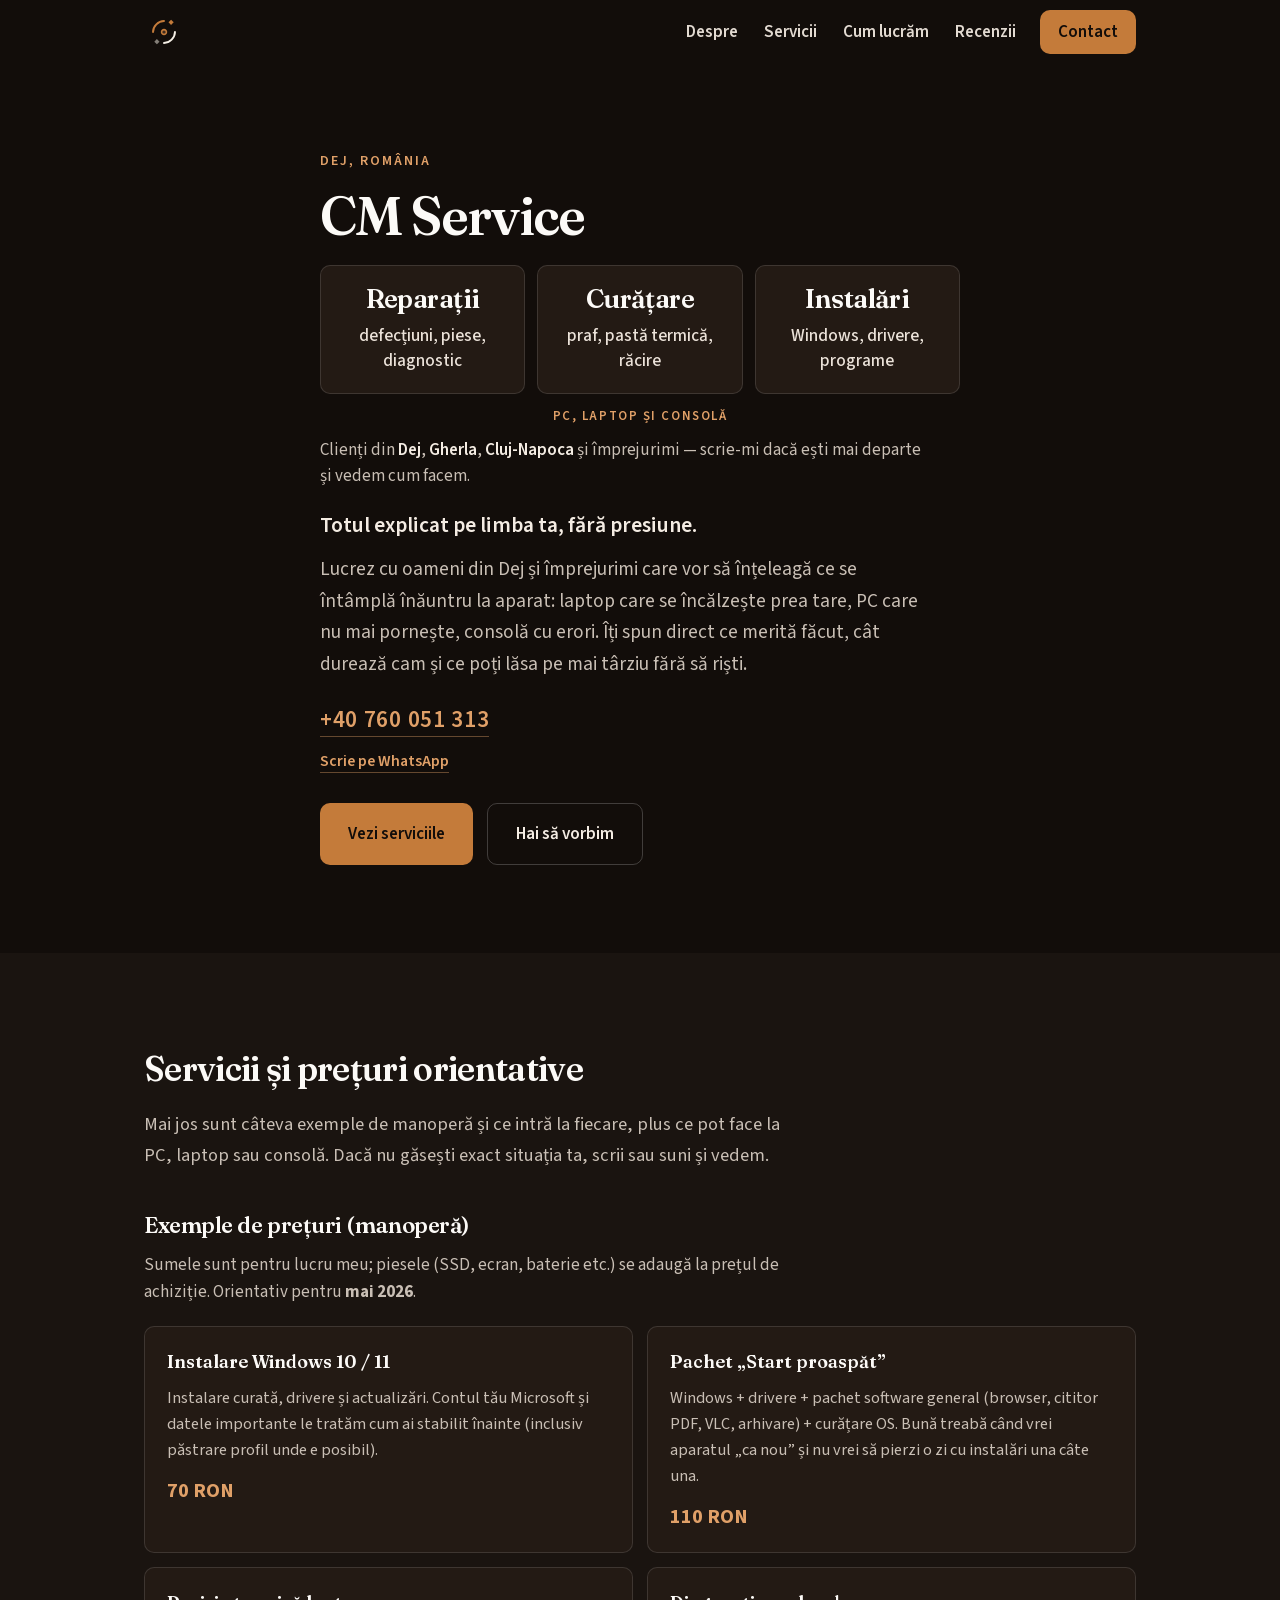
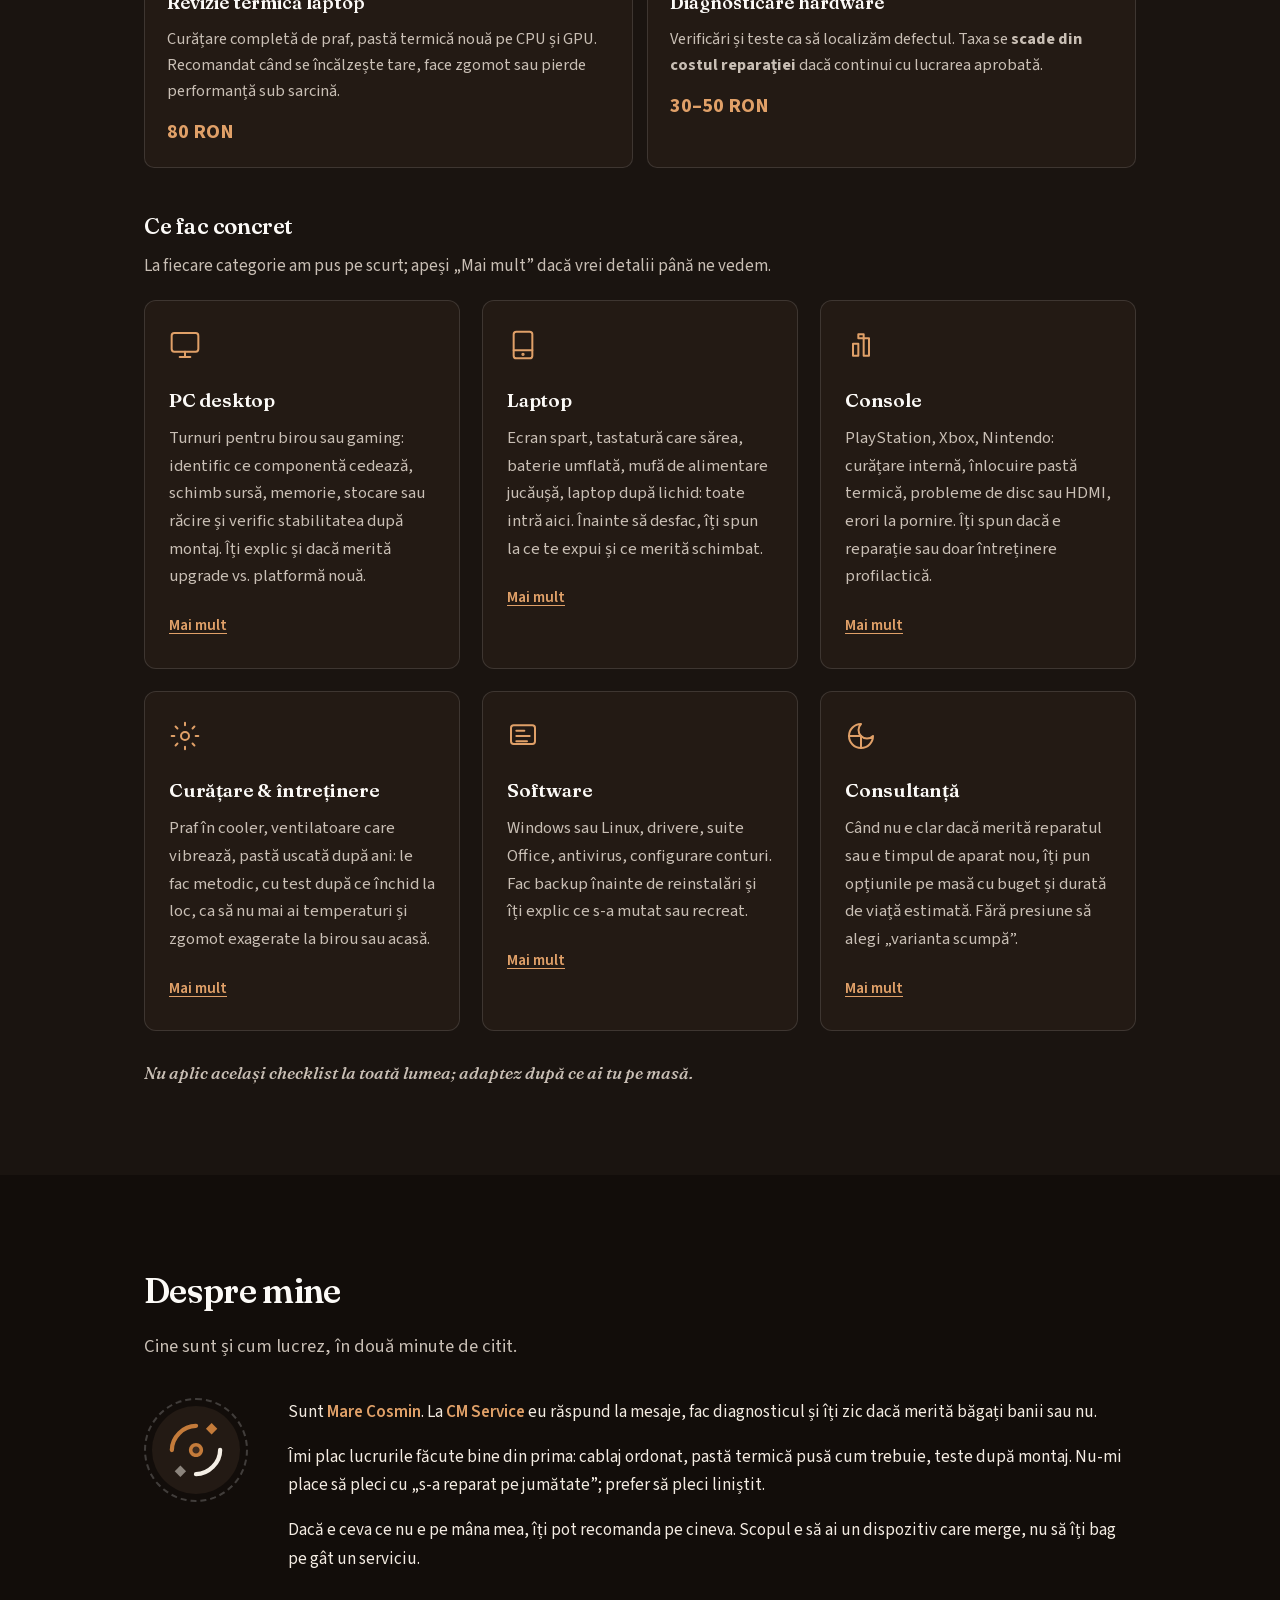
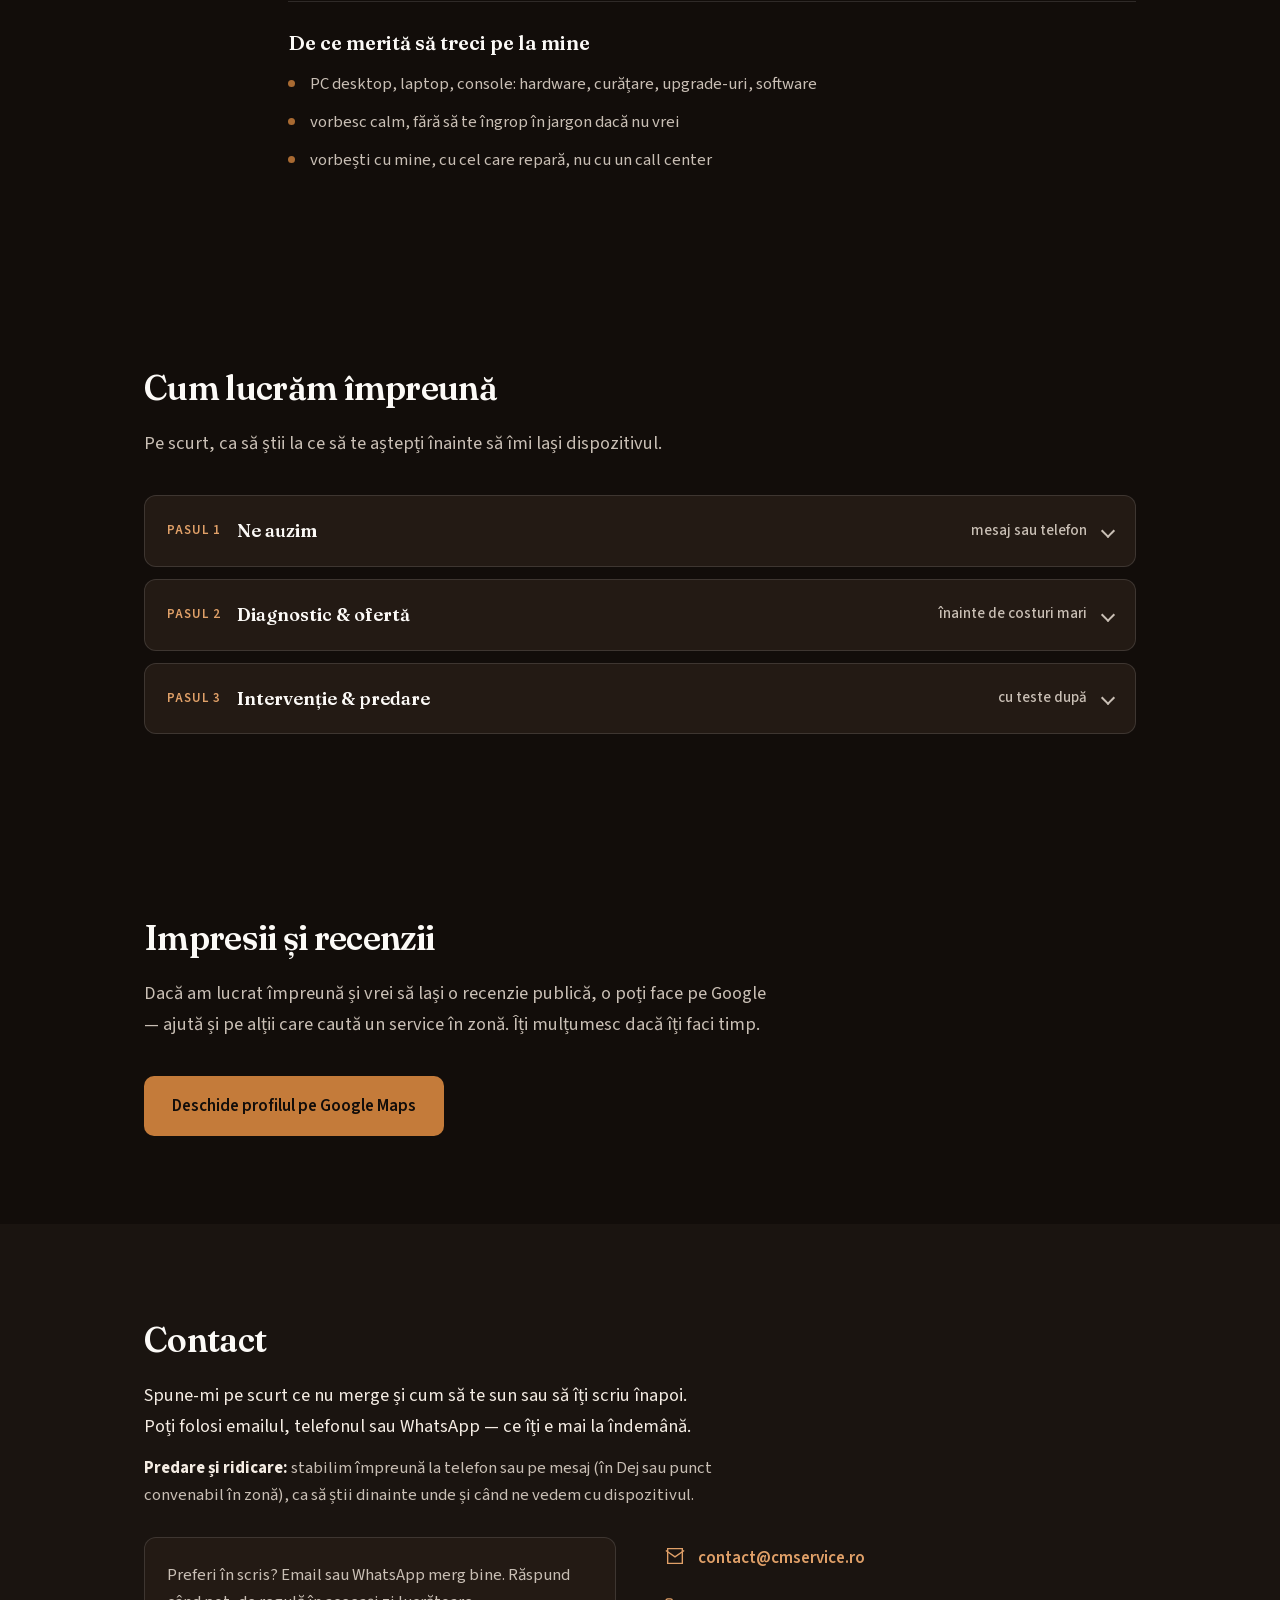
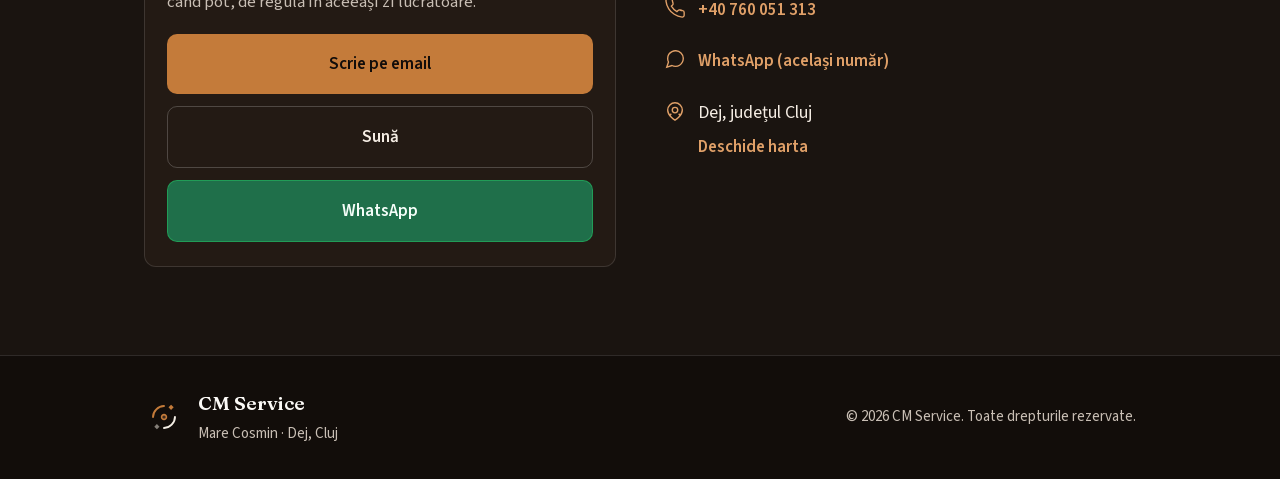
==== commit 143d2c5f: "fix maps link" ====
--- a/index.html
+++ b/index.html
@@ -489,14 +489,10 @@
           <div class="reviews-actions">
             <a
               class="btn btn-primary"
-              href="https://www.google.com/maps/search/?api=1&amp;query=CM%20Service%20Dej%20Mare%20Cosmin"
+              href="https://share.google/tjEWP1IVVVAz4ZmRv"
               target="_blank"
               rel="noopener noreferrer"
               >Deschide profilul pe Google Maps</a>
-            <p class="reviews-note muted small">
-              Dacă linkul nu deschide direct pagina firmei, caută „CM Service Dej” în Maps și actualizează URL-ul aici
-              când ai linkul corect de la Google Business.
-            </p>
           </div>
         </div>
       </section>
--- a/styles.css
+++ b/styles.css
@@ -946,11 +946,6 @@
   max-width: 520px;
 }
 
-.reviews-note {
-  margin: 0;
-  line-height: 1.55;
-}
-
 .contact-grid {
   display: grid;
   grid-template-columns: 1fr 1fr;
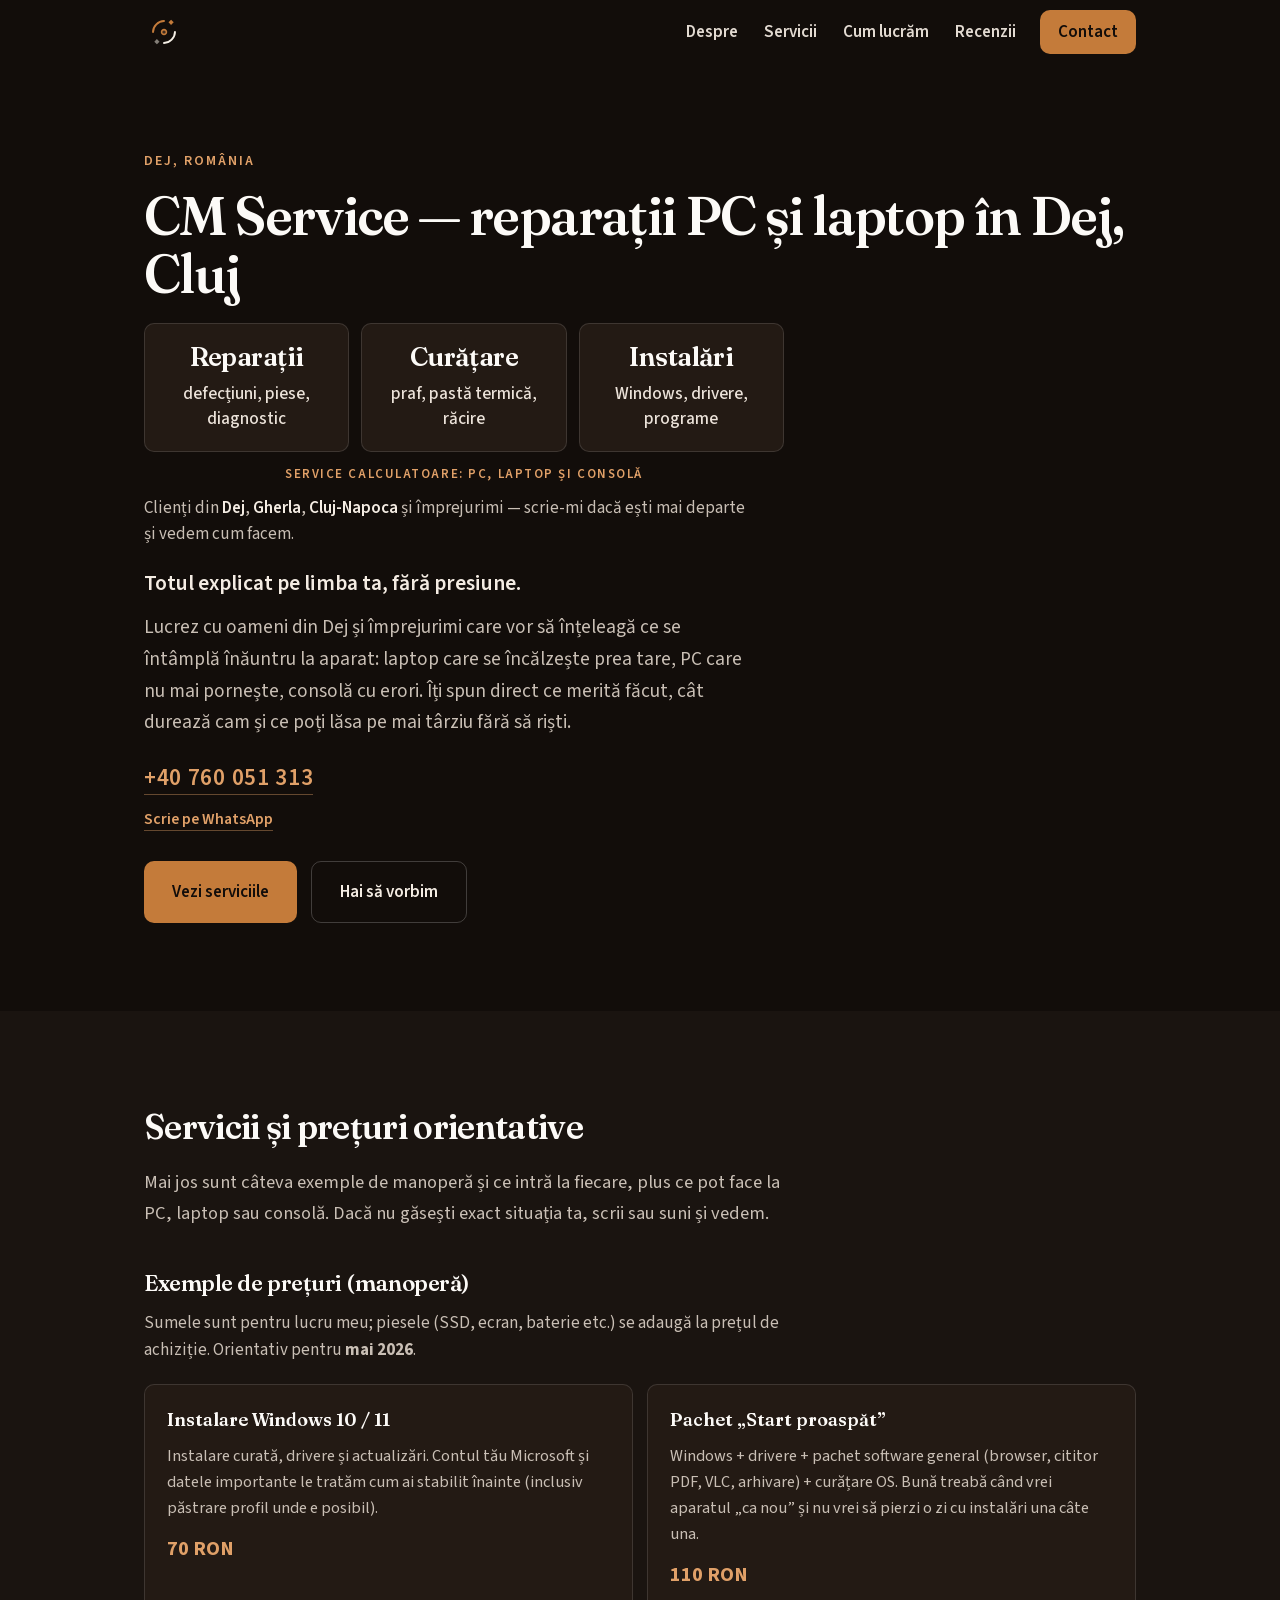
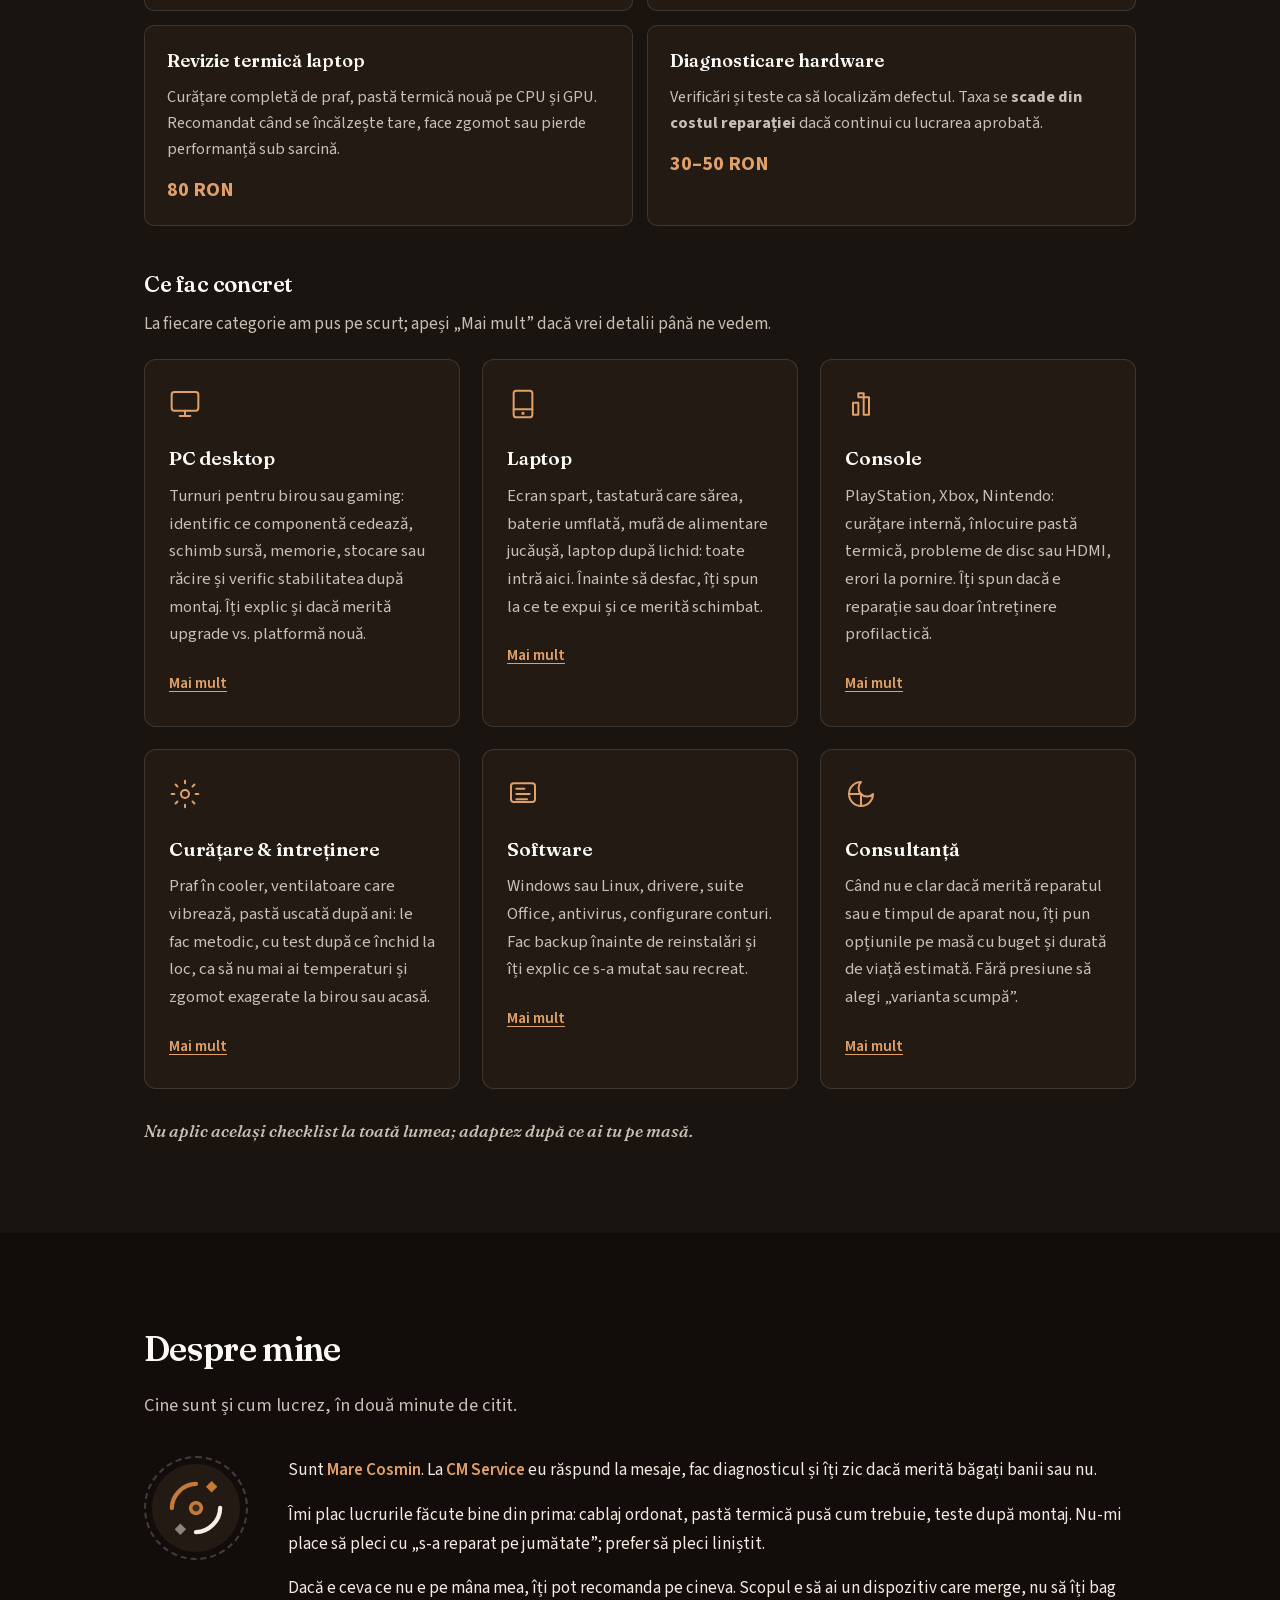
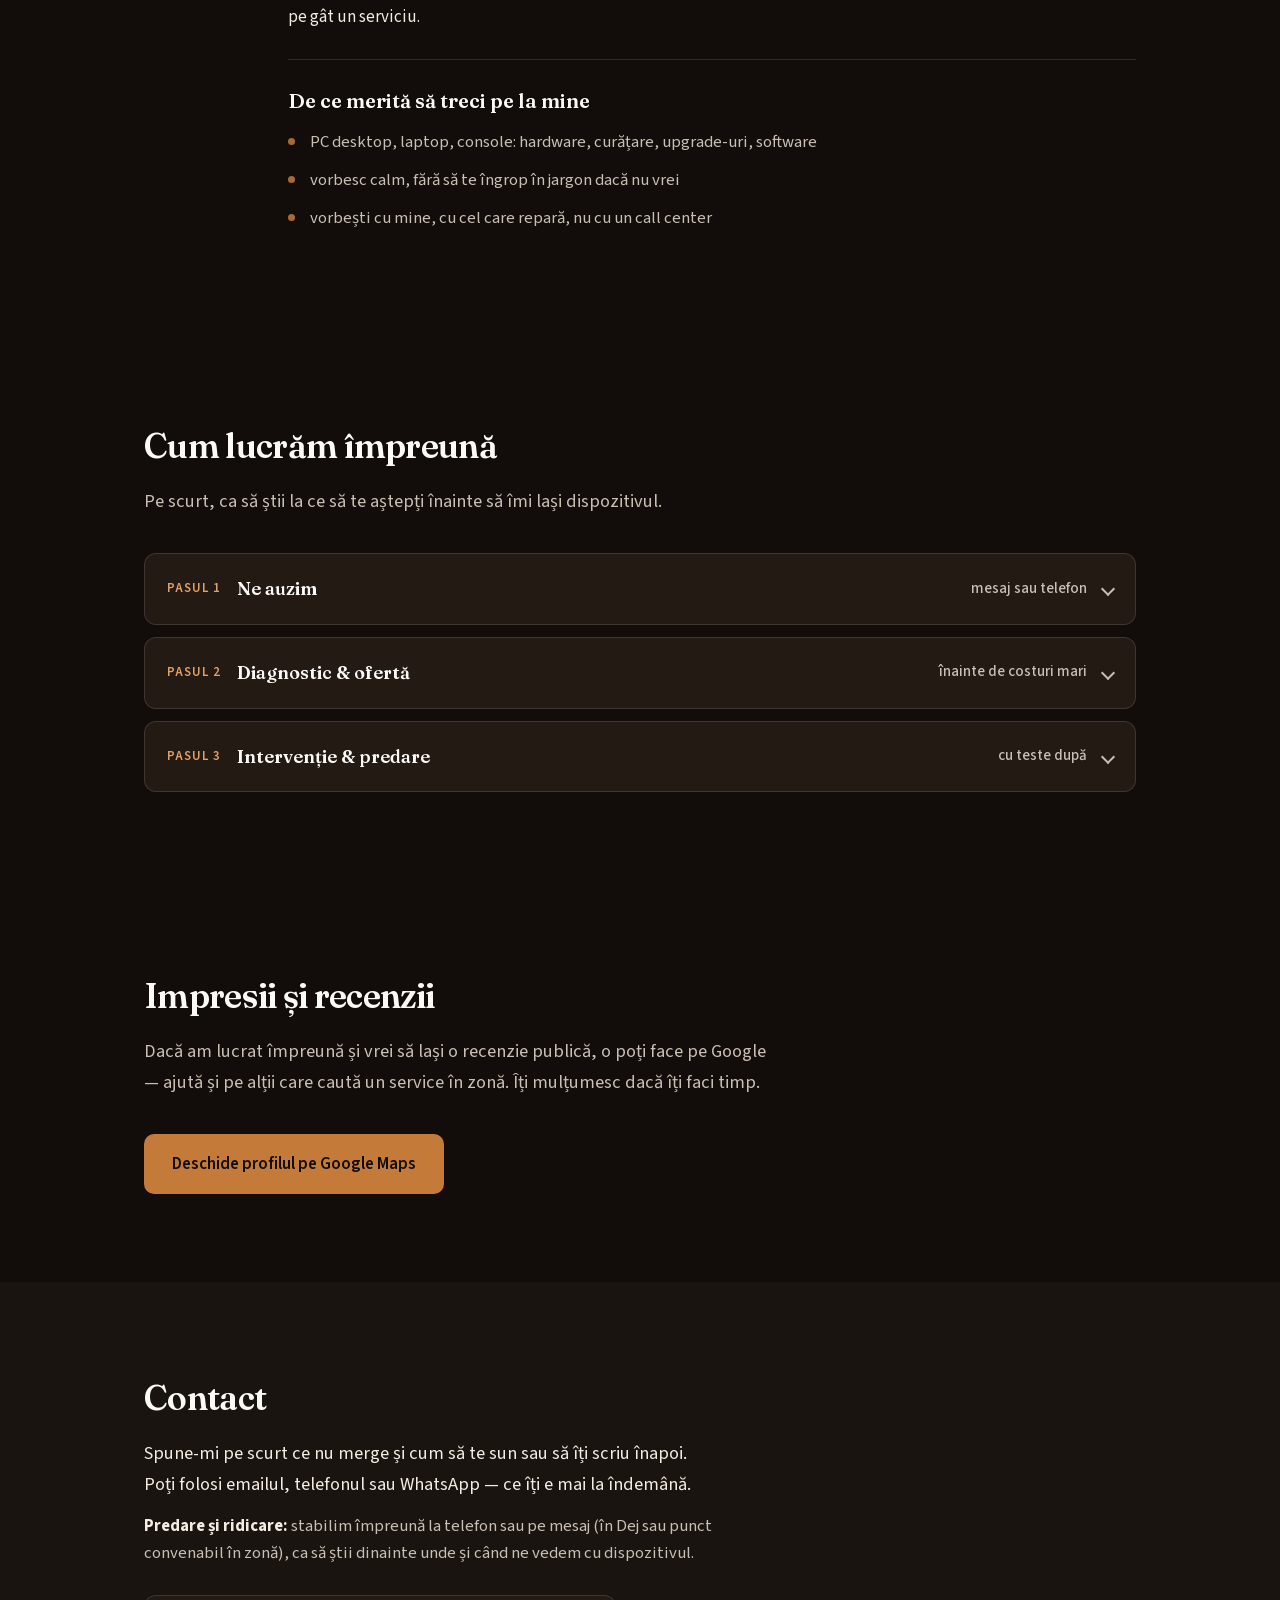
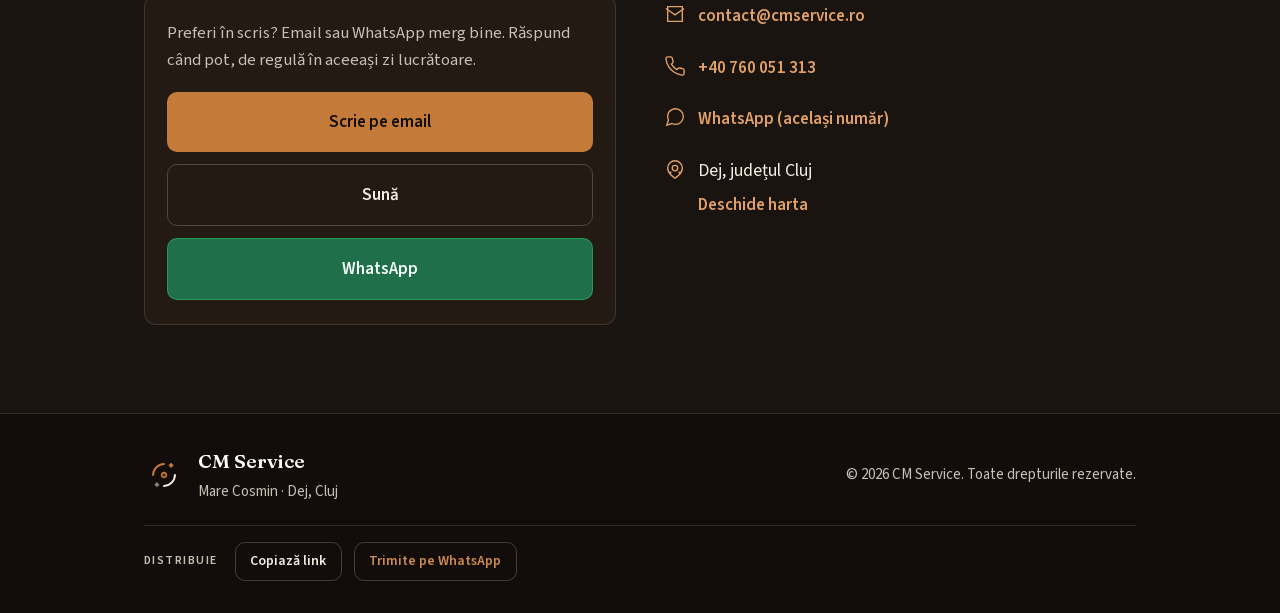
==== commit 44de57eb: "add more seo" ====
--- a/index.html
+++ b/index.html
@@ -6,7 +6,6 @@
     <meta name="theme-color" content="#120d0a" />
     <!-- URL canonic: https://cmservice.ro/ — include „Social Image.png” la deploy pentru previzualizări social. -->
     <link rel="canonical" href="https://cmservice.ro/" />
-    <link rel="alternate" hreflang="ro" href="https://cmservice.ro/" />
     <link rel="alternate" hreflang="ro-RO" href="https://cmservice.ro/" />
     <link rel="alternate" hreflang="x-default" href="https://cmservice.ro/" />
     <meta name="robots" content="index, follow, max-image-preview:large, max-snippet:-1, max-video-preview:-1" />
@@ -15,14 +14,14 @@
     <meta name="geo.placename" content="Dej" />
     <meta
       name="description"
-      content="Service reparații PC și laptop în Dej, Cluj: diagnostic, curățare și pastă termică, instalare Windows, upgrade SSD/RAM, console. CM Service — Mare Cosmin. Tel. +40 760 051 313."
+      content="Reparații PC și laptop în Dej, județul Cluj: diagnostic, Windows, SSD/RAM, pastă termică. CM Service — Mare Cosmin."
     />
-    <title>Reparații PC și laptop în Dej (Cluj) | CM Service — service calculatoare</title>
+    <title>Reparații PC și laptop, Dej, Cluj | CM Service</title>
     <meta property="og:type" content="website" />
     <meta property="og:locale" content="ro_RO" />
     <meta property="og:url" content="https://cmservice.ro/" />
     <meta property="og:site_name" content="CM Service" />
-    <meta property="og:title" content="Reparații PC și laptop în Dej (Cluj) | CM Service" />
+    <meta property="og:title" content="Reparații PC și laptop, Dej, Cluj | CM Service" />
     <meta
       property="og:description"
       content="Service calculatoare în Dej: reparații PC, laptop și console, software, curățare termică. Județul Cluj. Contact: +40 760 051 313."
@@ -33,13 +32,14 @@
     <meta property="og:image:height" content="630" />
     <meta property="og:image:alt" content="CM Service — reparații PC și laptop în Dej, Cluj" />
     <meta name="twitter:card" content="summary_large_image" />
-    <meta name="twitter:title" content="Reparații PC și laptop în Dej | CM Service" />
+    <meta name="twitter:title" content="Reparații PC și laptop, Dej, Cluj | CM Service" />
     <meta
       name="twitter:description"
       content="Service PC, laptop și console în Dej, Cluj. Diagnostic, Windows, upgrade-uri. Sună: +40 760 051 313."
     />
     <meta name="twitter:image" content="https://cmservice.ro/Social%20Image.png" />
     <link rel="icon" href="Logo Mini Favicon.svg" type="image/svg+xml" />
+    <link rel="apple-touch-icon" href="apple-touch-icon.png" sizes="180x180" />
     <link rel="stylesheet" href="fonts.css" />
     <link rel="stylesheet" href="styles.css" />
     <script type="application/ld+json">
@@ -59,7 +59,7 @@
             "@type": "WebPage",
             "@id": "https://cmservice.ro/#webpage",
             "url": "https://cmservice.ro/",
-            "name": "Reparații PC și laptop în Dej (Cluj) | CM Service",
+            "name": "Reparații PC și laptop, Dej, Cluj | CM Service",
             "description": "Service calculatoare în Dej: reparații PC și laptop, curățare termică, instalare Windows, upgrade-uri, console.",
             "inLanguage": "ro-RO",
             "isPartOf": { "@id": "https://cmservice.ro/#website" },
@@ -139,7 +139,7 @@
             src="Logo Transparent Dark Brown BG.svg"
             width="40"
             height="40"
-            alt=""
+            alt="Logo CM Service"
           />
         </a>
         <button class="nav-toggle" id="navToggle" type="button" aria-expanded="false" aria-controls="navLinks" aria-label="Meniu">
@@ -161,7 +161,7 @@
       <section class="hero" id="hero" aria-labelledby="hero-heading">
         <div class="container hero-content">
           <p class="hero-tagline">Dej, România</p>
-          <h1 class="hero-title" id="hero-heading">CM Service</h1>
+          <h1 class="hero-title" id="hero-heading">CM Service — reparații PC și laptop în Dej, Cluj</h1>
           <ul class="hero-pillars">
             <li class="hero-pillar">
               <a class="hero-pillar-link" href="#servicii">
@@ -182,7 +182,7 @@
               </a>
             </li>
           </ul>
-          <p class="hero-scope">PC, laptop și consolă</p>
+          <p class="hero-scope">Service calculatoare: PC, laptop și consolă</p>
           <p class="hero-zones">
             Clienți din <strong>Dej</strong>, <strong>Gherla</strong>, <strong>Cluj-Napoca</strong> și împrejurimi — scrie-mi
             dacă ești mai departe și vedem cum facem.
@@ -571,14 +571,27 @@
 
     <footer class="site-footer">
       <div class="container footer-inner">
-        <div class="footer-brand">
-          <img src="Logo Transparent Dark Brown BG.svg" alt="" width="40" height="40" />
-          <div>
-            <p class="footer-name">CM Service</p>
-            <p class="footer-meta">Mare Cosmin · Dej, Cluj</p>
+        <div class="footer-row-top">
+          <div class="footer-brand">
+            <img src="Logo Transparent Dark Brown BG.svg" alt="Logo CM Service" width="40" height="40" />
+            <div>
+              <p class="footer-name">CM Service</p>
+              <p class="footer-meta">Mare Cosmin · Dej, Cluj</p>
+            </div>
           </div>
-        </div>
-        <p class="footer-copy">© <span id="year"></span> CM Service. Toate drepturile rezervate.</p>
+          <p class="footer-copy">© <span id="year"></span> CM Service. Toate drepturile rezervate.</p>
+        </div>
+        <div class="footer-share" role="group" aria-label="Distribuie pagina">
+          <span class="footer-share-label">Distribuie</span>
+          <button type="button" class="footer-share-btn" id="copyPageLink">Copiază link</button>
+          <a
+            class="footer-share-btn"
+            id="whatsappShareLink"
+            href="https://wa.me/?text="
+            target="_blank"
+            rel="noopener noreferrer"
+            >Trimite pe WhatsApp</a>
+        </div>
       </div>
     </footer>
 
--- a/styles.css
+++ b/styles.css
@@ -1147,10 +1147,17 @@
 
 .footer-inner {
   display: flex;
+  flex-direction: column;
+  gap: 1.25rem;
+}
+
+.footer-row-top {
+  display: flex;
   flex-wrap: wrap;
   align-items: center;
   justify-content: space-between;
-  gap: 1.25rem;
+  gap: 1rem;
+  width: 100%;
 }
 
 .footer-brand {
@@ -1175,6 +1182,65 @@
 .footer-copy {
   margin: 0;
   font-size: 0.875rem;
+}
+
+.footer-share {
+  display: flex;
+  flex-wrap: wrap;
+  align-items: center;
+  gap: 0.5rem 0.75rem;
+  padding-top: 1rem;
+  border-top: 1px solid var(--border);
+  width: 100%;
+}
+
+.footer-share-label {
+  font-size: 0.75rem;
+  font-weight: 600;
+  letter-spacing: 0.12em;
+  text-transform: uppercase;
+  color: var(--text-muted);
+  width: 100%;
+  margin-bottom: 0.15rem;
+}
+
+@media (min-width: 480px) {
+  .footer-share-label {
+    width: auto;
+    margin-bottom: 0;
+    margin-right: 0.35rem;
+  }
+}
+
+.footer-share-btn {
+  display: inline-flex;
+  align-items: center;
+  justify-content: center;
+  font: inherit;
+  font-size: 0.875rem;
+  font-weight: 600;
+  padding: 0.45rem 0.9rem;
+  border-radius: var(--radius);
+  border: 1.5px solid var(--border-strong);
+  background: transparent;
+  color: var(--text);
+  text-decoration: none;
+  cursor: pointer;
+  transition:
+    border-color 0.15s ease,
+    color 0.15s ease,
+    background 0.15s ease;
+}
+
+.footer-share-btn:hover {
+  border-color: var(--amber);
+  color: var(--amber-bright);
+}
+
+button.footer-share-btn:focus-visible,
+a.footer-share-btn:focus-visible {
+  outline: 2px solid var(--amber-bright);
+  outline-offset: 2px;
 }
 
 .site-footer a {
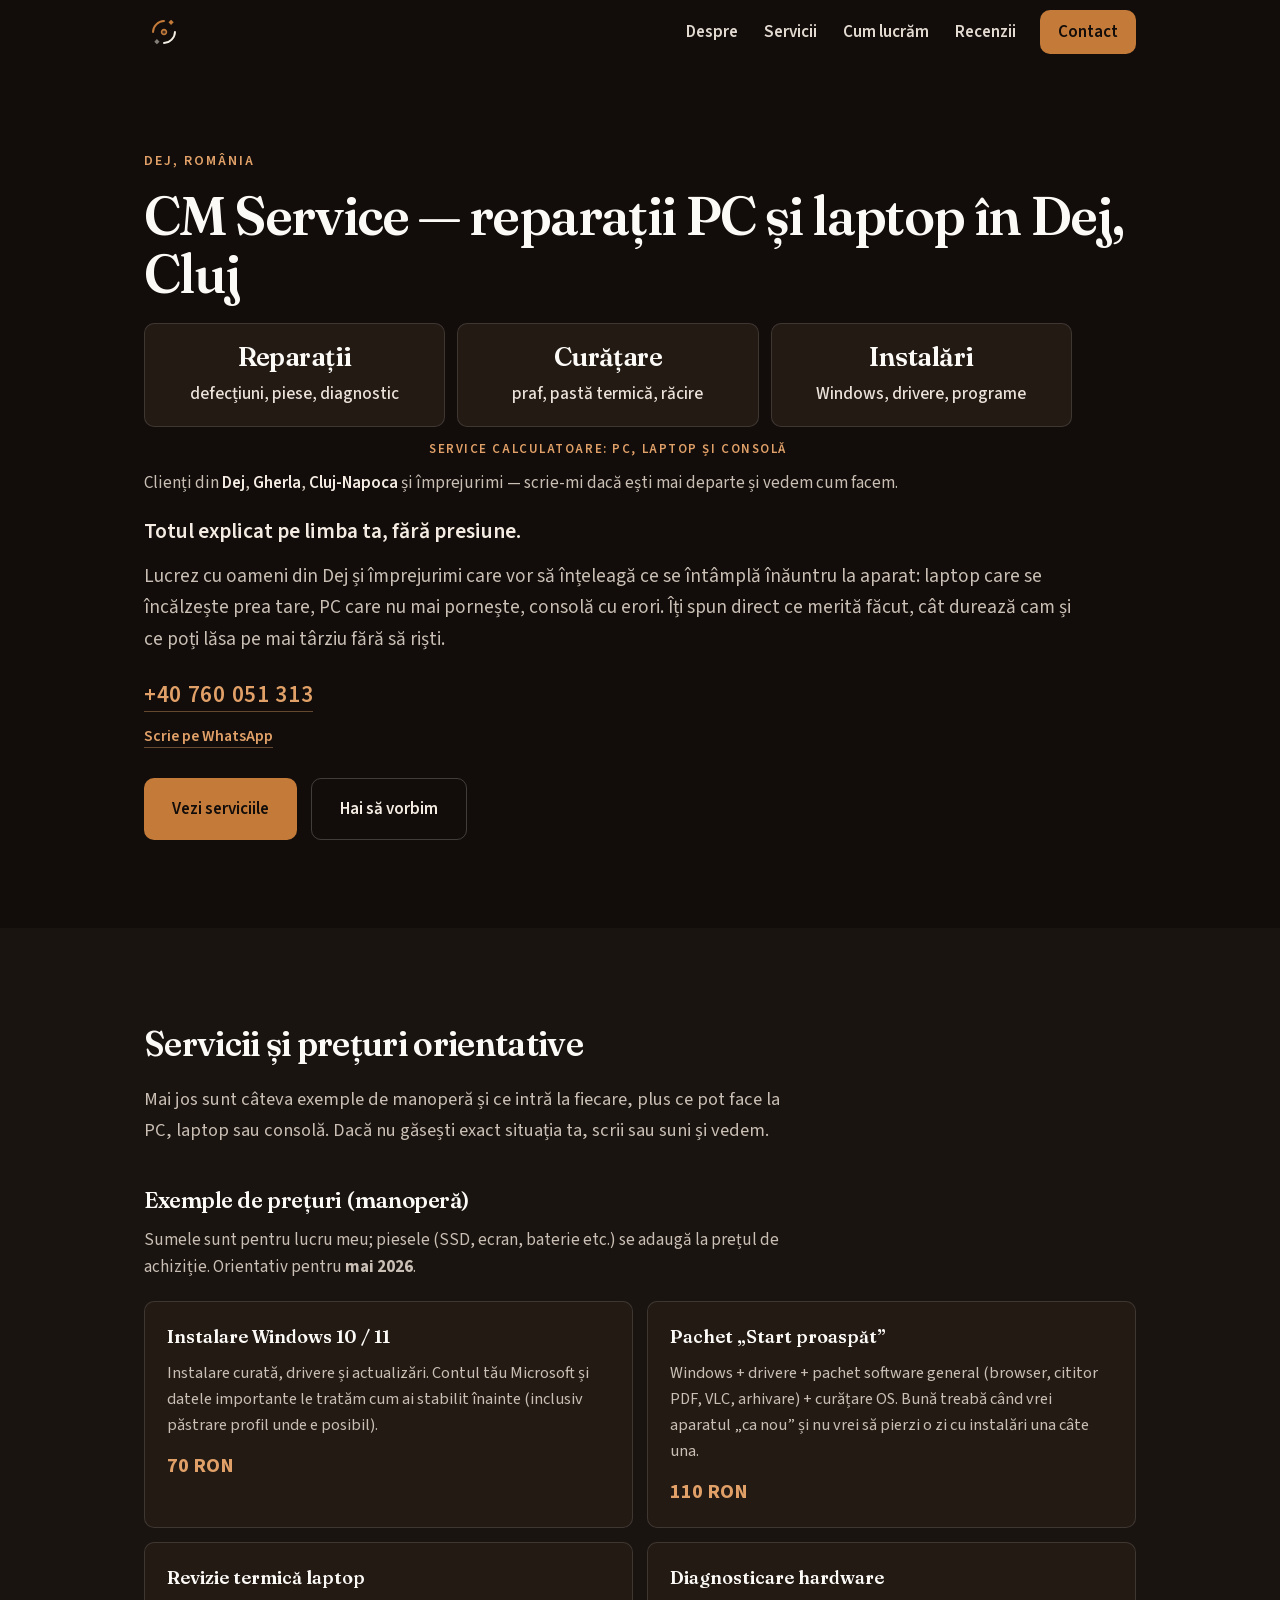
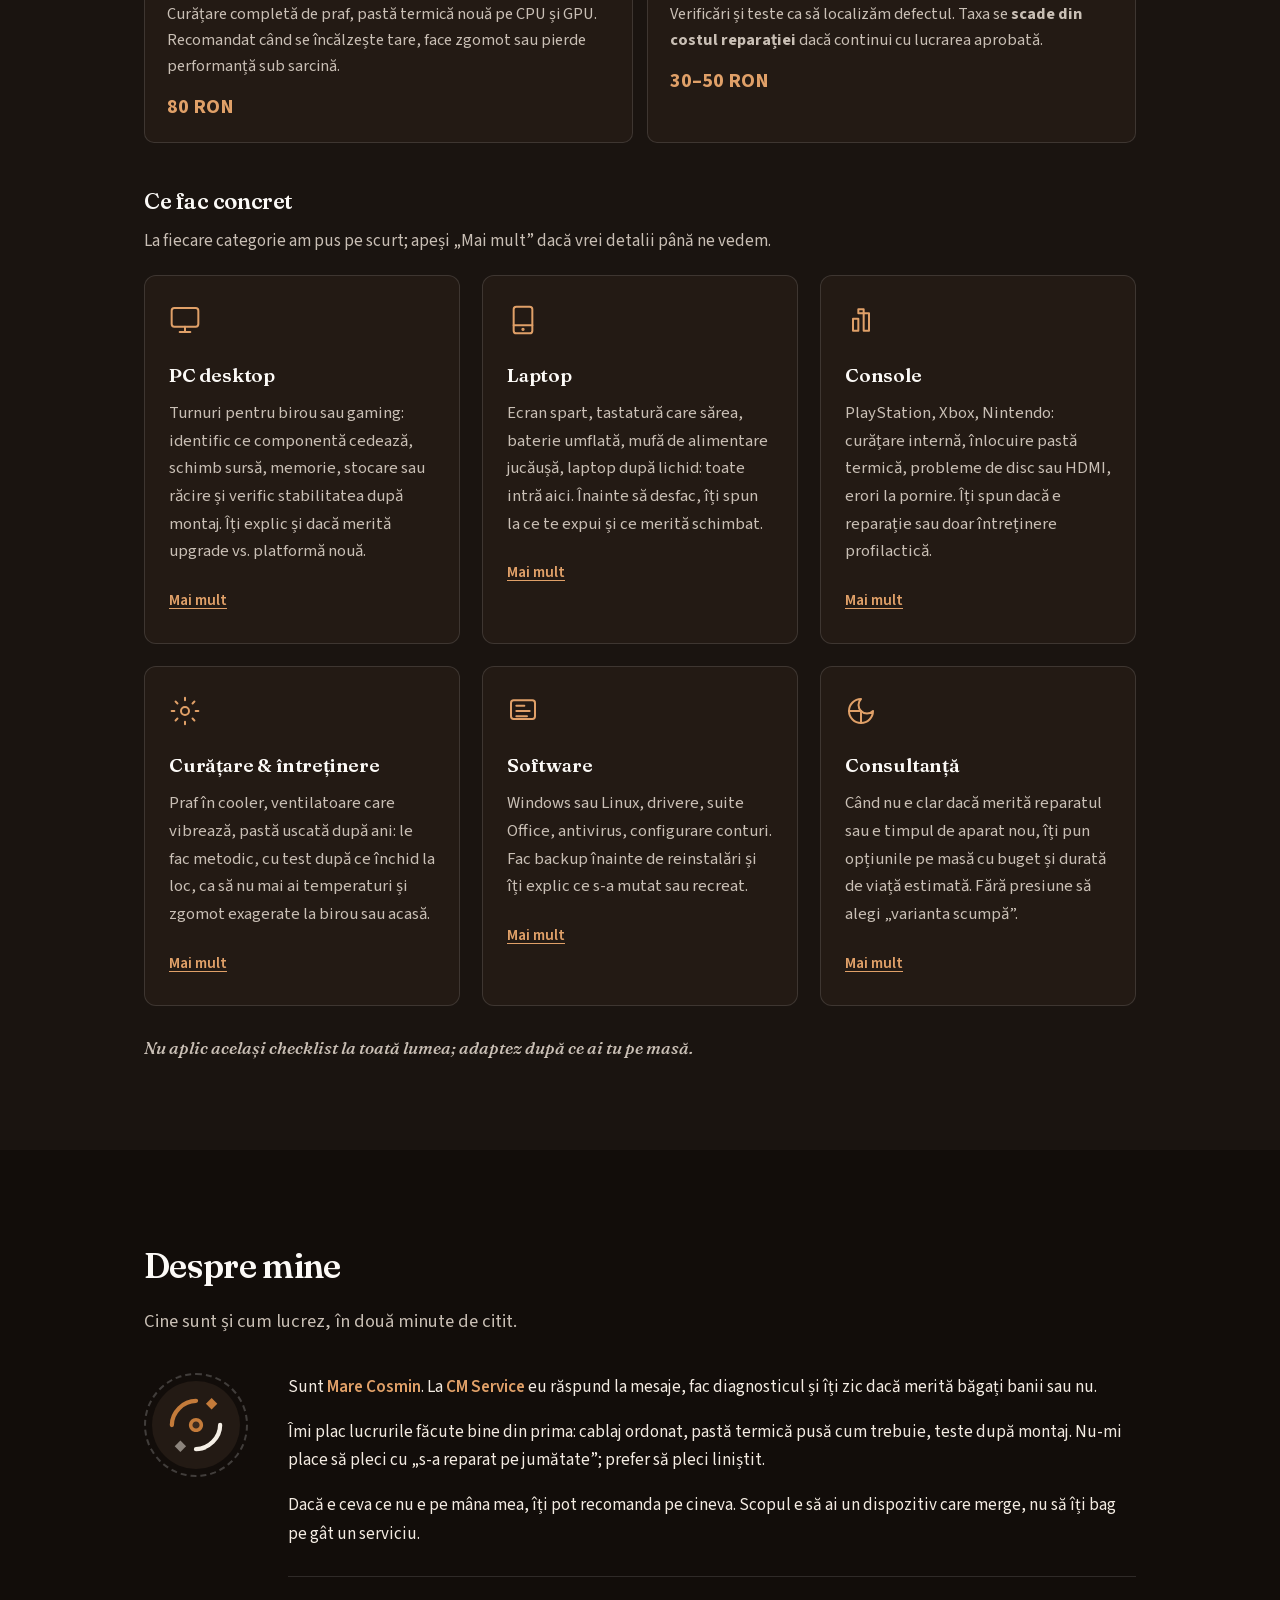
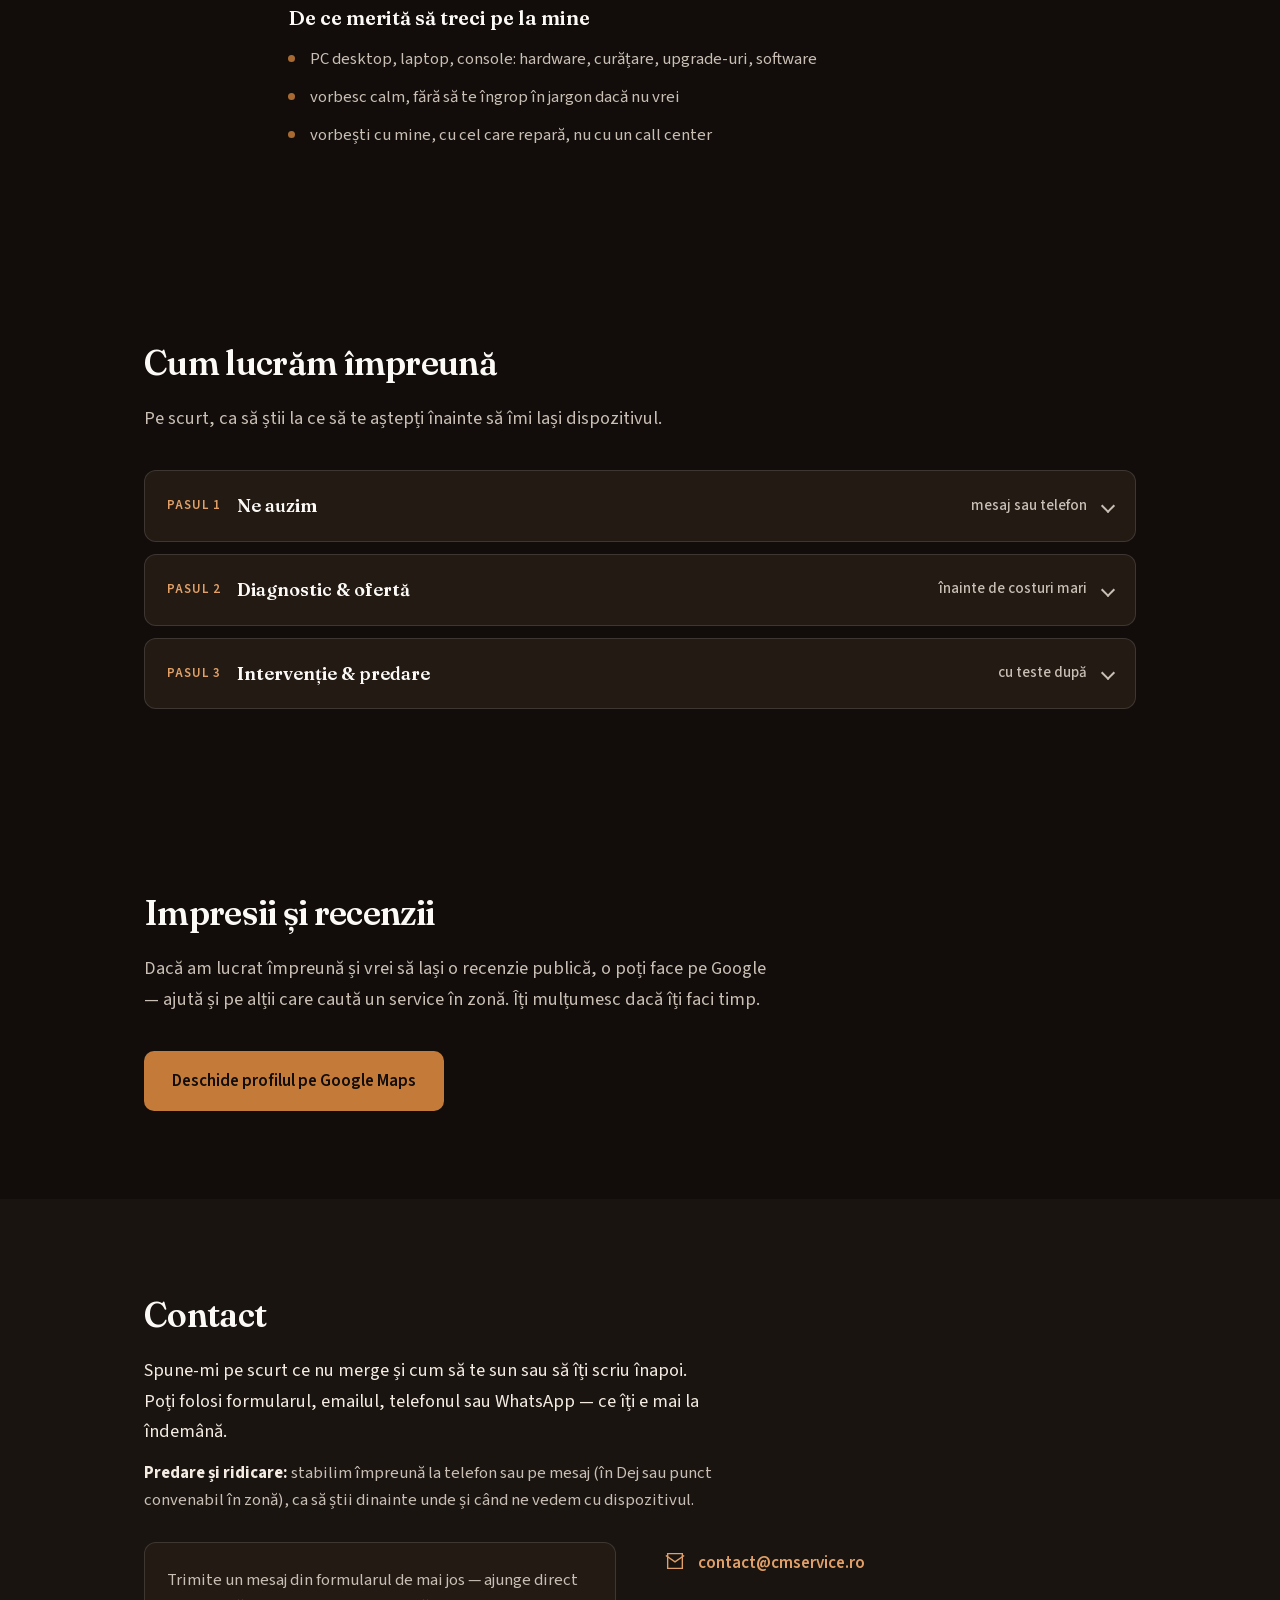
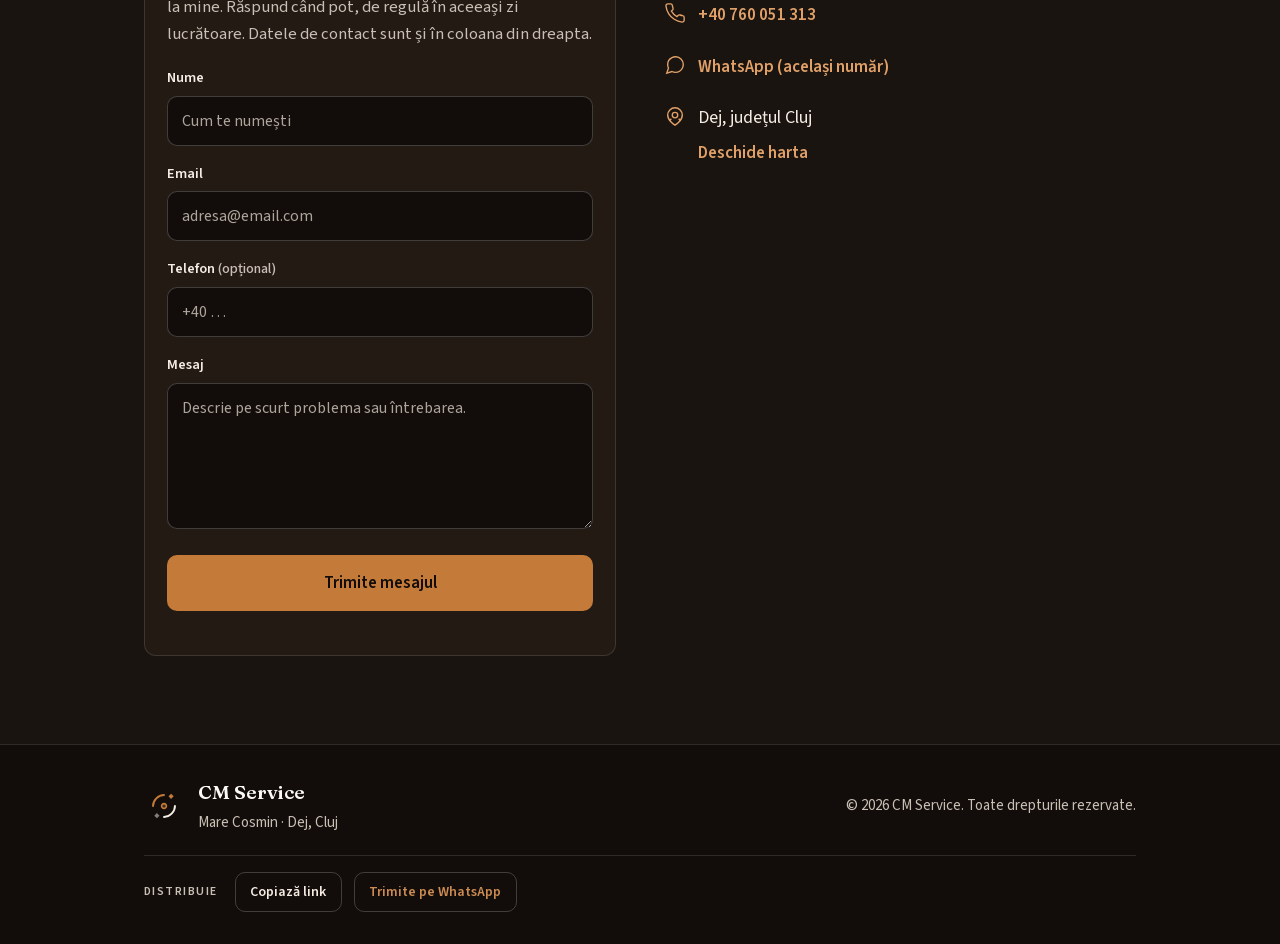
==== commit ce9253e9: "add contact form" ====
--- a/index.html
+++ b/index.html
@@ -501,8 +501,8 @@
         <div class="container">
           <h2 class="section-title">Contact</h2>
           <p class="contact-intro">
-            Spune-mi pe scurt ce nu merge și cum să te sun sau să îți scriu înapoi. Poți folosi emailul, telefonul sau
-            WhatsApp — ce îți e mai la îndemână.
+            Spune-mi pe scurt ce nu merge și cum să te sun sau să îți scriu înapoi. Poți folosi formularul, emailul,
+            telefonul sau WhatsApp — ce îți e mai la îndemână.
           </p>
           <p class="contact-pickup">
             <strong>Predare și ridicare:</strong> stabilim împreună la telefon sau pe mesaj (în Dej sau punct convenabil
@@ -511,18 +511,70 @@
           <div class="contact-grid">
             <div class="contact-panel">
               <p class="contact-panel-lead">
-                Preferi în scris? Email sau WhatsApp merg bine. Răspund când pot, de regulă în aceeași zi lucrătoare.
-              </p>
-              <div class="contact-actions">
-                <a class="btn btn-primary btn-full" href="mailto:contact@cmservice.ro?subject=CM%20Service%20-%20întrebare">Scrie pe email</a>
-                <a class="btn btn-secondary btn-full" href="tel:+40760051313">Sună</a>
-                <a
-                  class="btn btn-whatsapp btn-full"
-                  href="https://wa.me/40760051313?text=Bun%C4%83%2C%20am%20o%20%C3%AEntrebare%20de%20pe%20site-ul%20CM%20Service."
-                  target="_blank"
-                  rel="noopener noreferrer"
-                  >WhatsApp</a>
-              </div>
+                Trimite un mesaj din formularul de mai jos — ajunge direct la mine. Răspund când pot, de regulă în aceeași
+                zi lucrătoare. Datele de contact sunt și în coloana din dreapta.
+              </p>
+              <form class="contact-form" id="contactForm" action="https://api.web3forms.com/submit" method="POST" novalidate>
+                <input type="hidden" name="access_key" value="ce247b36-3664-45f6-8c38-0ea4a469ab83" />
+                <input
+                  type="checkbox"
+                  name="botcheck"
+                  class="contact-form-hp"
+                  tabindex="-1"
+                  autocomplete="off"
+                  aria-hidden="true"
+                />
+                <div class="contact-form-field">
+                  <label for="contactName">Nume</label>
+                  <input
+                    id="contactName"
+                    name="name"
+                    type="text"
+                    required
+                    maxlength="120"
+                    autocomplete="name"
+                    placeholder="Cum te numești"
+                  />
+                </div>
+                <div class="contact-form-field">
+                  <label for="contactEmail">Email</label>
+                  <input
+                    id="contactEmail"
+                    name="email"
+                    type="email"
+                    required
+                    maxlength="254"
+                    autocomplete="email"
+                    placeholder="adresa@email.com"
+                  />
+                </div>
+                <div class="contact-form-field">
+                  <label for="contactPhone">Telefon <span class="contact-form-optional">(opțional)</span></label>
+                  <input
+                    id="contactPhone"
+                    name="phone"
+                    type="tel"
+                    maxlength="40"
+                    autocomplete="tel"
+                    placeholder="+40 …"
+                  />
+                </div>
+                <div class="contact-form-field">
+                  <label for="contactMessage">Mesaj</label>
+                  <textarea
+                    id="contactMessage"
+                    name="message"
+                    required
+                    rows="5"
+                    maxlength="4000"
+                    placeholder="Descrie pe scurt problema sau întrebarea."
+                  ></textarea>
+                </div>
+                <p class="contact-form-status" id="contactFormStatus" role="status" aria-live="polite" hidden></p>
+                <button type="submit" class="btn btn-primary btn-full" id="contactFormSubmit">
+                  Trimite mesajul
+                </button>
+              </form>
             </div>
             <div class="contact-info">
               <div class="contact-item">
--- a/styles.css
+++ b/styles.css
@@ -313,7 +313,7 @@
   display: grid;
   grid-template-columns: 1fr;
   gap: 10px;
-  max-width: 640px;
+  max-width: 900px;
 }
 
 @media (min-width: 520px) {
@@ -394,14 +394,14 @@
   letter-spacing: 0.12em;
   text-transform: uppercase;
   color: var(--amber-bright);
-  max-width: 640px;
+  max-width: 900px;
   text-align: center;
 }
 
 .hero-zones {
   font-size: 1rem;
   color: var(--text-muted);
-  max-width: 560px;
+  max-width: 880px;
   margin: -8px 0 20px;
   line-height: 1.55;
 }
@@ -416,14 +416,14 @@
   color: var(--text);
   font-weight: 600;
   line-height: 1.5;
-  max-width: 560px;
+  max-width: 880px;
   margin: 0 0 12px;
 }
 
 .hero-desc {
   font-size: 1.05rem;
   color: var(--text-muted);
-  max-width: 560px;
+  max-width: 880px;
   margin: 0 0 20px;
 }
 
@@ -432,7 +432,7 @@
   font-size: clamp(1.2rem, 2.6vw, 1.45rem);
   font-weight: 600;
   letter-spacing: 0.03em;
-  max-width: 560px;
+  max-width: 880px;
 }
 
 .hero-phone a {
@@ -451,7 +451,7 @@
 .hero-whatsapp {
   margin: 0 0 28px;
   font-size: 0.98rem;
-  max-width: 560px;
+  max-width: 880px;
 }
 
 .hero-whatsapp a {
@@ -966,10 +966,93 @@
   line-height: 1.6;
 }
 
-.contact-actions {
+.contact-form {
   display: flex;
   flex-direction: column;
-  gap: 12px;
+  gap: 16px;
+  margin-bottom: 20px;
+}
+
+.contact-form-field label {
+  display: block;
+  font-size: 0.9rem;
+  font-weight: 600;
+  color: var(--text);
+  margin-bottom: 6px;
+}
+
+.contact-form-optional {
+  font-weight: 500;
+  color: var(--text-muted);
+}
+
+.contact-form input[type="text"],
+.contact-form input[type="email"],
+.contact-form input[type="tel"],
+.contact-form textarea {
+  width: 100%;
+  font-family: inherit;
+  font-size: 1rem;
+  line-height: 1.5;
+  color: var(--text);
+  background: var(--bg);
+  border: 1px solid var(--border-strong);
+  border-radius: var(--radius);
+  padding: 12px 14px;
+  transition: border-color 0.15s ease, box-shadow 0.15s ease;
+}
+
+.contact-form input::placeholder,
+.contact-form textarea::placeholder {
+  color: var(--text-muted);
+  opacity: 0.85;
+}
+
+.contact-form input:hover,
+.contact-form textarea:hover {
+  border-color: color-mix(in srgb, var(--amber) 35%, var(--border-strong));
+}
+
+.contact-form input:focus,
+.contact-form textarea:focus {
+  outline: none;
+  border-color: var(--amber);
+  box-shadow: 0 0 0 3px color-mix(in srgb, var(--amber) 25%, transparent);
+}
+
+.contact-form textarea {
+  resize: vertical;
+  min-height: 120px;
+}
+
+.contact-form-hp {
+  position: absolute;
+  width: 1px;
+  height: 1px;
+  padding: 0;
+  margin: -1px;
+  overflow: hidden;
+  clip: rect(0, 0, 0, 0);
+  white-space: nowrap;
+  border: 0;
+}
+
+.contact-form-status {
+  margin: 0;
+  font-size: 0.95rem;
+  line-height: 1.5;
+}
+
+.contact-form-status[data-state="success"] {
+  color: #8fbc8f;
+}
+
+.contact-form-status[data-state="error"] {
+  color: #e8a090;
+}
+
+.contact-form-status.is-busy {
+  color: var(--text-muted);
 }
 
 .contact-hint {
@@ -1279,20 +1362,30 @@
     font-size: clamp(3rem, 4.2vw, 3.85rem);
   }
 
+  .hero-pillars,
+  .hero-scope {
+    max-width: 58rem;
+  }
+
   .hero-subtitle {
     font-size: 1.35rem;
-    max-width: 38rem;
+    max-width: 58rem;
   }
 
   .hero-desc {
     font-size: 1.2rem;
-    max-width: 38rem;
+    max-width: 58rem;
     line-height: 1.65;
   }
 
   .hero-zones {
     font-size: 1.0625rem;
-    max-width: 38rem;
+    max-width: 58rem;
+  }
+
+  .hero-phone,
+  .hero-whatsapp {
+    max-width: 58rem;
   }
 
   .btn {
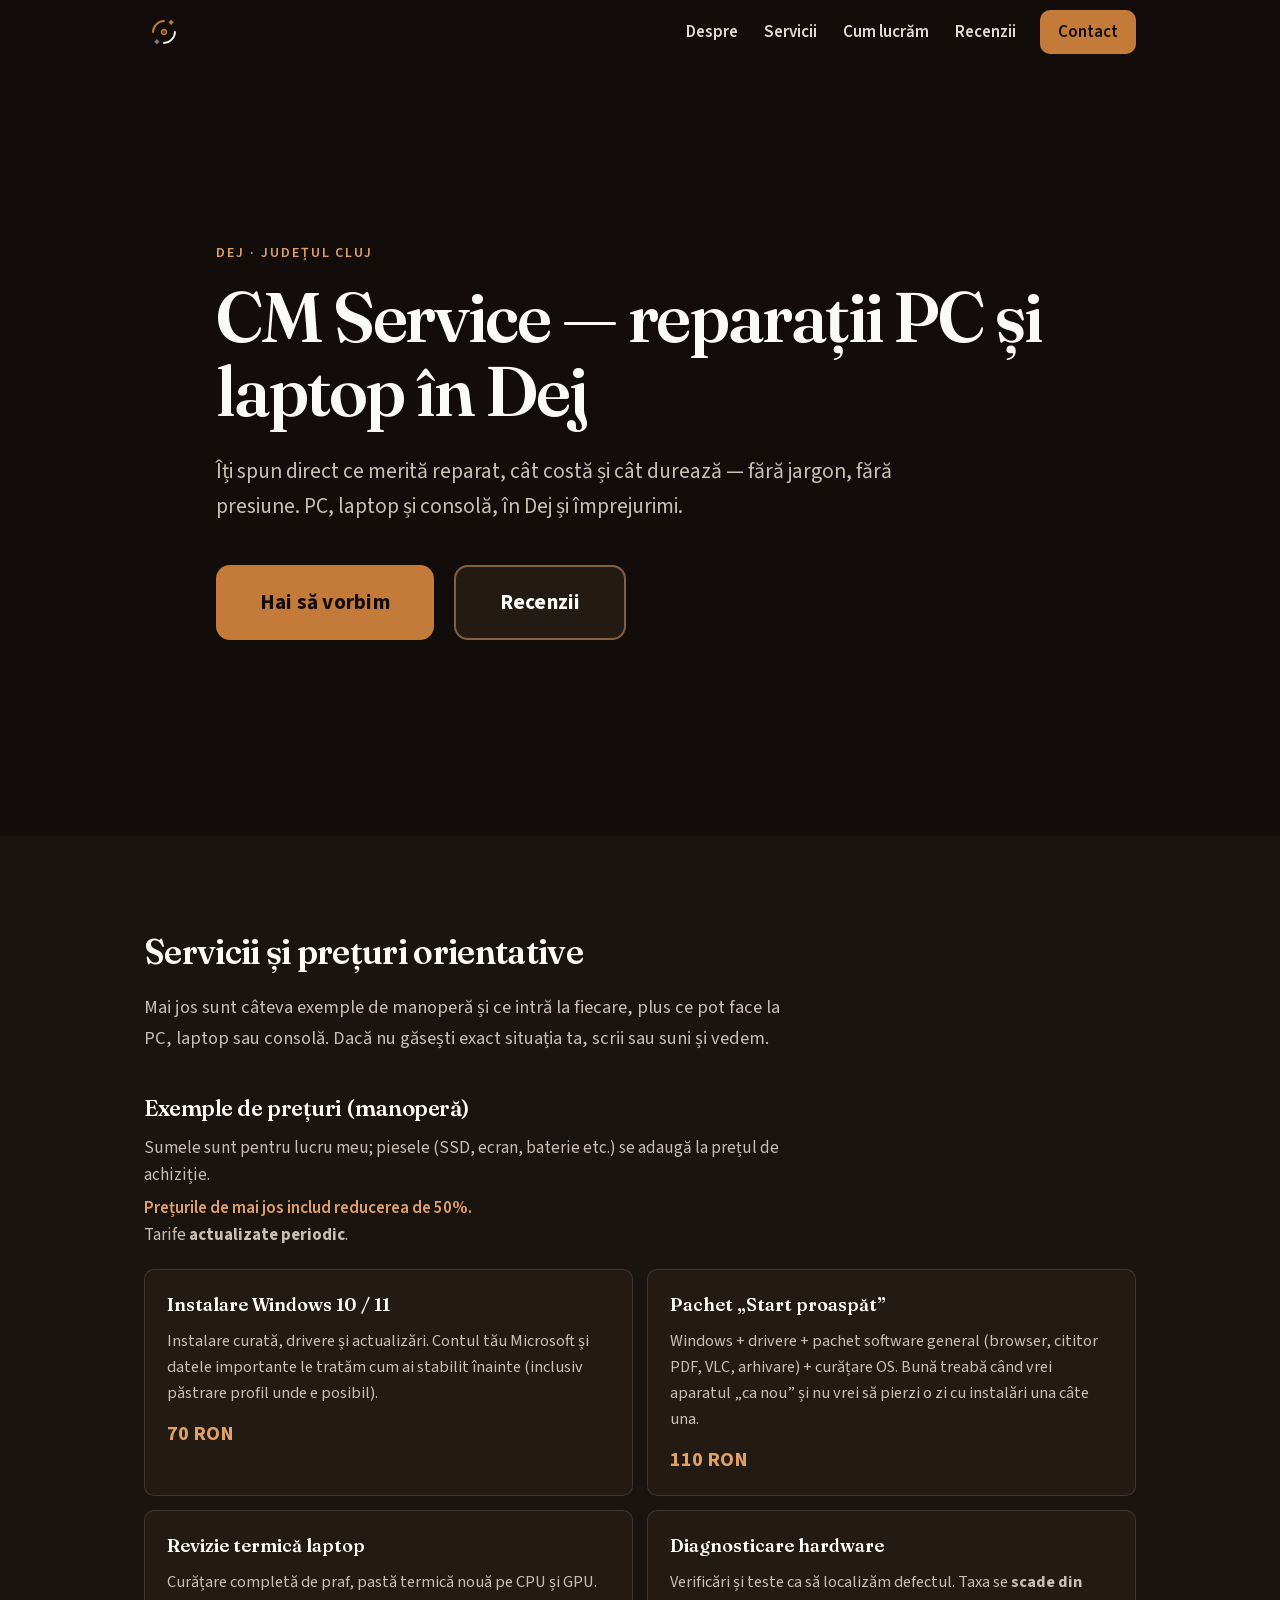
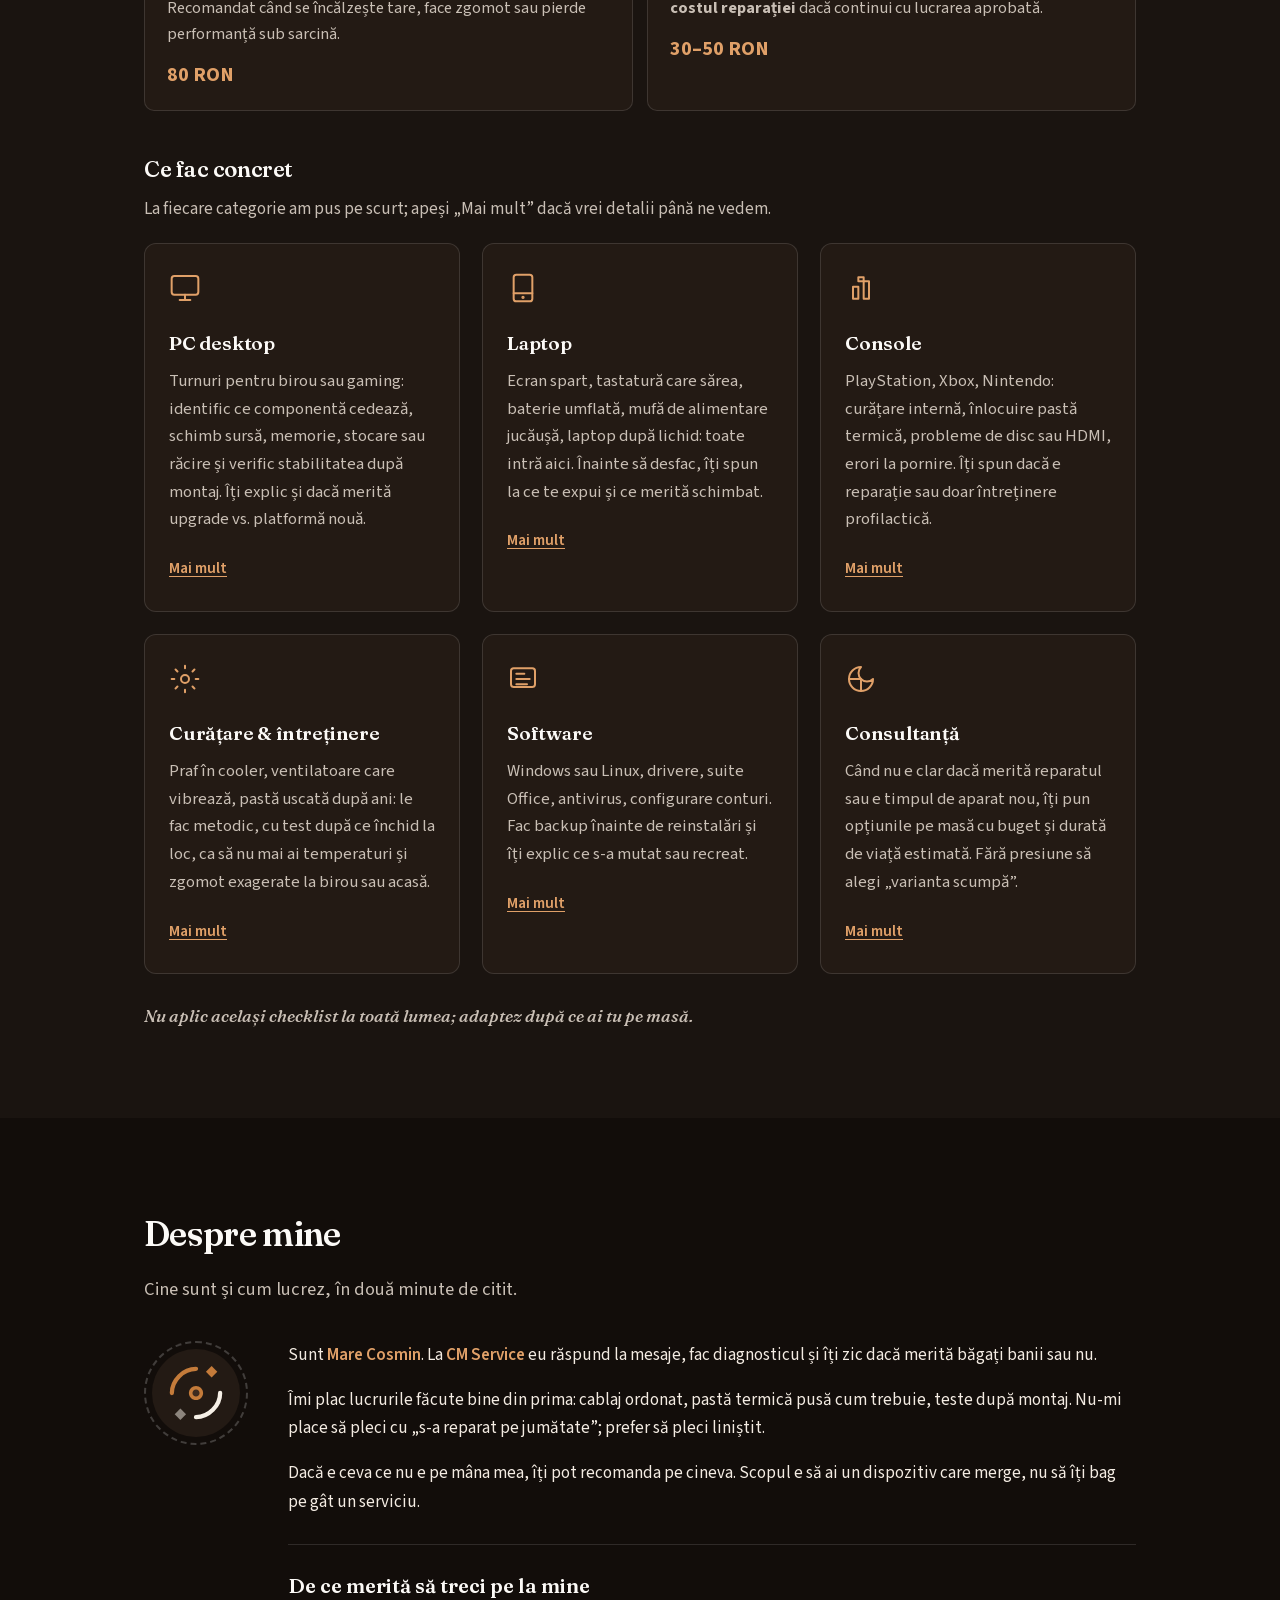
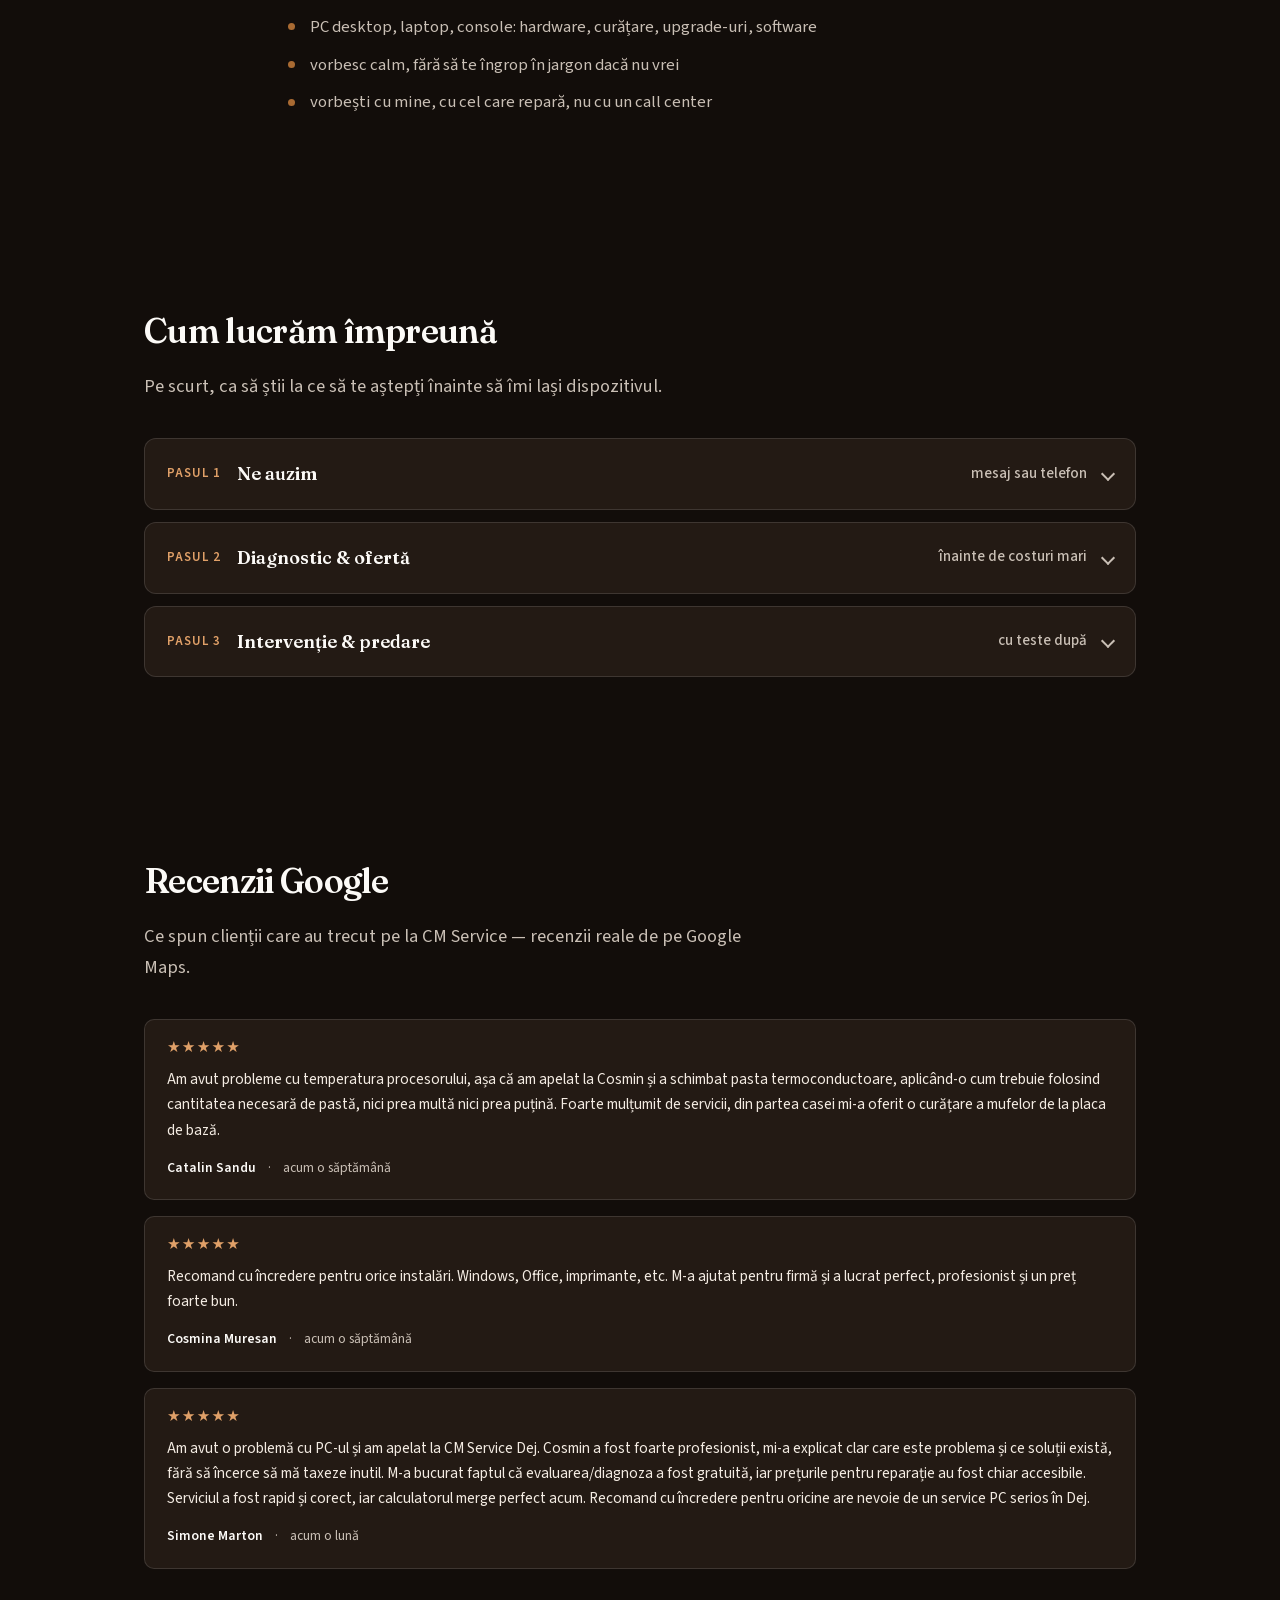
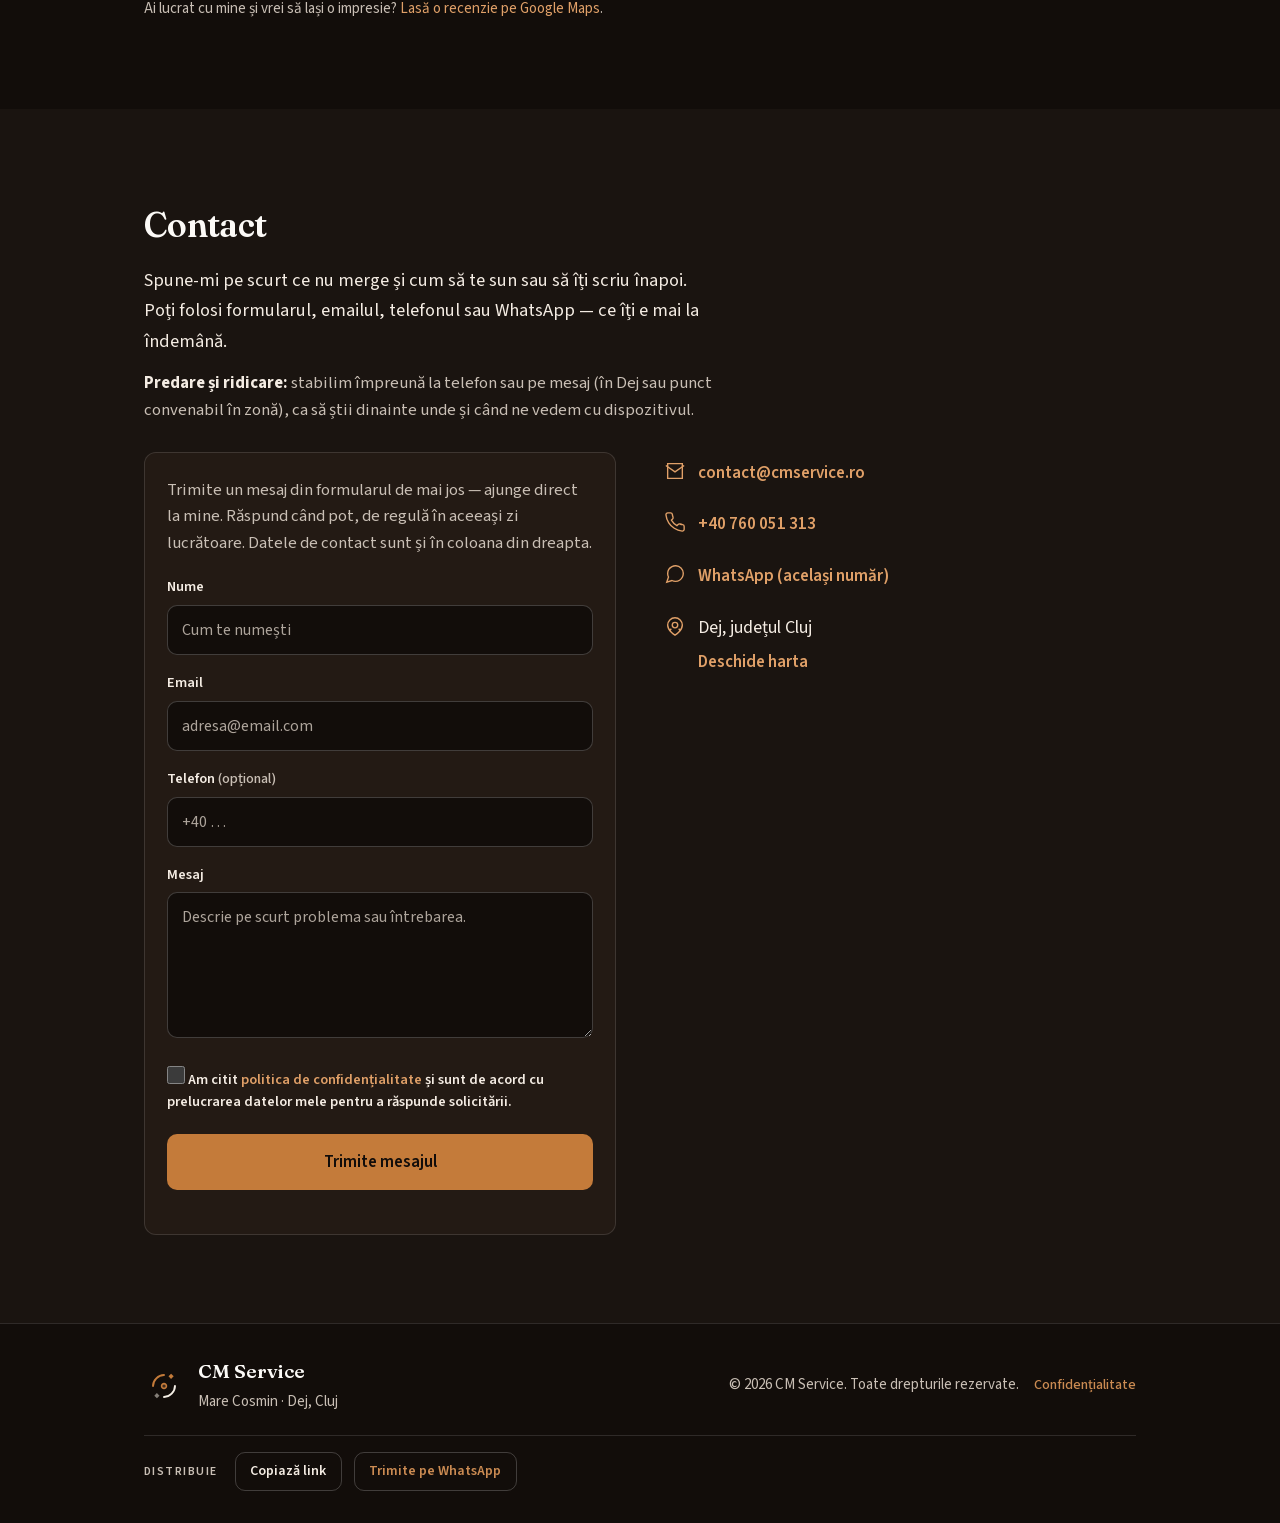
==== commit 06ae60dd: "add discount and gdpr" ====
--- a/index.html
+++ b/index.html
@@ -88,10 +88,16 @@
               "longitude": 23.881
             },
             "hasMap": "https://www.openstreetmap.org/?mlat=47.144&mlon=23.881#map=13/47.144/23.881",
-            "openingHoursSpecification": {
-              "@type": "OpeningHoursSpecification",
-              "description": "Cu programare; confirmăm disponibilitatea la telefon sau mesaj."
-            },
+            "sameAs": ["https://share.google/tjEWP1IVVVAz4ZmRv"],
+            "openingHoursSpecification": [
+              {
+                "@type": "OpeningHoursSpecification",
+                "dayOfWeek": ["Monday", "Tuesday", "Wednesday", "Thursday", "Friday", "Saturday"],
+                "opens": "09:00",
+                "closes": "18:00",
+                "description": "Cu programare; confirmăm disponibilitatea la telefon sau mesaj."
+              }
+            ],
             "areaServed": [
               { "@type": "City", "name": "Dej", "containedInPlace": { "@type": "AdministrativeArea", "name": "Cluj" } },
               { "@type": "City", "name": "Gherla", "containedInPlace": { "@type": "AdministrativeArea", "name": "Cluj" } },
@@ -99,6 +105,36 @@
               { "@type": "AdministrativeArea", "name": "Județul Cluj" }
             ],
             "priceRange": "$$",
+            "aggregateRating": {
+              "@type": "AggregateRating",
+              "ratingValue": "5",
+              "reviewCount": "3",
+              "bestRating": "5",
+              "worstRating": "1"
+            },
+            "review": [
+              {
+                "@type": "Review",
+                "author": { "@type": "Person", "name": "Catalin Sandu" },
+                "datePublished": "2026-06-10",
+                "reviewBody": "Am avut probleme cu temperatura procesorului, așa că am apelat la Cosmin și a schimbat pasta termoconductoare, aplicând-o cum trebuie folosind cantitatea necesară de pastă, nici prea multă nici prea puțină. Foarte mulțumit de servicii, din partea casei mi-a oferit o curățare a mufelor de la placa de bază.",
+                "reviewRating": { "@type": "Rating", "ratingValue": "5", "bestRating": "5" }
+              },
+              {
+                "@type": "Review",
+                "author": { "@type": "Person", "name": "Cosmina Muresan" },
+                "datePublished": "2026-06-10",
+                "reviewBody": "Recomand cu încredere pentru orice instalări. Windows, Office, imprimante, etc. M-a ajutat pentru firmă și a lucrat perfect, profesionist și un preț foarte bun.",
+                "reviewRating": { "@type": "Rating", "ratingValue": "5", "bestRating": "5" }
+              },
+              {
+                "@type": "Review",
+                "author": { "@type": "Person", "name": "Simone Marton" },
+                "datePublished": "2026-05-17",
+                "reviewBody": "Am avut o problemă cu PC-ul și am apelat la CM Service Dej. Cosmin a fost foarte profesionist, mi-a explicat clar care este problema și ce soluții există, fără să încerce să mă taxeze inutil. M-a bucurat faptul că evaluarea/diagnoza a fost gratuită, iar prețurile pentru reparație au fost chiar accesibile. Serviciul a fost rapid și corect, iar calculatorul merge perfect acum. Recomand cu încredere pentru oricine are nevoie de un service PC serios în Dej.",
+                "reviewRating": { "@type": "Rating", "ratingValue": "5", "bestRating": "5" }
+              }
+            ],
             "knowsAbout": [
               "reparații laptop",
               "service PC",
@@ -131,83 +167,82 @@
   <body>
     <a class="skip-link" href="#main">Sari la conținut</a>
 
-    <nav class="nav" id="nav" aria-label="Navigare principală">
-      <div class="nav-inner">
-        <a href="#hero" class="nav-logo" aria-label="CM Service, începutul paginii">
-          <img
-            class="nav-logo-img"
-            src="Logo Transparent Dark Brown BG.svg"
-            width="40"
-            height="40"
-            alt="Logo CM Service"
-          />
-        </a>
-        <button class="nav-toggle" id="navToggle" type="button" aria-expanded="false" aria-controls="navLinks" aria-label="Meniu">
-          <span></span>
-          <span></span>
-          <span></span>
-        </button>
-        <ul class="nav-links" id="navLinks">
-          <li><a href="#despre" data-nav="despre">Despre</a></li>
-          <li><a href="#servicii" data-nav="servicii">Servicii</a></li>
-          <li><a href="#cum-lucram" data-nav="cum-lucram">Cum lucrăm</a></li>
-          <li><a href="#recenzii" data-nav="recenzii">Recenzii</a></li>
-          <li><a href="#contact" class="nav-cta" data-nav="contact">Contact</a></li>
-        </ul>
+    <header class="site-header" id="siteHeader">
+      <div class="nav-promo" id="navPromo" hidden aria-label="Ofertă promotională">
+        <div class="nav-promo-inner">
+          <p class="nav-promo-offer">
+            <span class="nav-promo-percent" aria-hidden="true">-50%</span>
+            <span class="nav-promo-offer-text">Reducere la manoperă · până pe 28 iunie</span>
+            <span class="nav-promo-offer-short">la manoperă</span>
+            <span class="nav-promo-compact" id="promoCountCompact" hidden></span>
+          </p>
+          <div class="nav-promo-countdown promo-countdown" id="promoCountdown" hidden>
+            <span class="promo-countdown-label">Se termină în</span>
+            <div class="promo-countdown-grid" id="promoCountdownTimer" role="timer" aria-live="polite">
+              <div class="promo-countdown-cell">
+                <span class="promo-countdown-num" id="promoCountDays">0</span>
+                <span class="promo-countdown-unit">zile</span>
+              </div>
+              <div class="promo-countdown-cell">
+                <span class="promo-countdown-num" id="promoCountHours">0</span>
+                <span class="promo-countdown-unit">ore</span>
+              </div>
+              <div class="promo-countdown-cell">
+                <span class="promo-countdown-num" id="promoCountMins">0</span>
+                <span class="promo-countdown-unit">min</span>
+              </div>
+              <div class="promo-countdown-cell">
+                <span class="promo-countdown-num" id="promoCountSecs">0</span>
+                <span class="promo-countdown-unit">sec</span>
+              </div>
+            </div>
+          </div>
+        </div>
       </div>
-    </nav>
+      <nav class="nav" id="nav" aria-label="Navigare principală">
+        <div class="nav-inner">
+          <a href="#hero" class="nav-logo" aria-label="CM Service, începutul paginii">
+            <img
+              class="nav-logo-img"
+              src="Logo Transparent Dark Brown BG.svg"
+              width="40"
+              height="40"
+              alt="Logo CM Service"
+            />
+          </a>
+          <button class="nav-toggle" id="navToggle" type="button" aria-expanded="false" aria-controls="navLinks" aria-label="Meniu">
+            <span></span>
+            <span></span>
+            <span></span>
+          </button>
+          <ul class="nav-links" id="navLinks">
+            <li><a href="#despre" data-nav="despre">Despre</a></li>
+            <li><a href="#servicii" data-nav="servicii">Servicii</a></li>
+            <li><a href="#cum-lucram" data-nav="cum-lucram">Cum lucrăm</a></li>
+            <li><a href="#recenzii" data-nav="recenzii">Recenzii</a></li>
+            <li class="nav-links-cta"><a href="#contact" class="nav-cta" data-nav="contact">Contact</a></li>
+          </ul>
+        </div>
+      </nav>
+    </header>
 
     <main id="main">
       <section class="hero" id="hero" aria-labelledby="hero-heading">
         <div class="container hero-content">
-          <p class="hero-tagline">Dej, România</p>
-          <h1 class="hero-title" id="hero-heading">CM Service — reparații PC și laptop în Dej, Cluj</h1>
-          <ul class="hero-pillars">
-            <li class="hero-pillar">
-              <a class="hero-pillar-link" href="#servicii">
-                <span class="hero-pillar-title">Reparații</span>
-                <span class="hero-pillar-desc">defecțiuni, piese, diagnostic</span>
-              </a>
-            </li>
-            <li class="hero-pillar">
-              <a class="hero-pillar-link" href="#servicii">
-                <span class="hero-pillar-title">Curățare</span>
-                <span class="hero-pillar-desc">praf, pastă termică, răcire</span>
-              </a>
-            </li>
-            <li class="hero-pillar">
-              <a class="hero-pillar-link" href="#servicii">
-                <span class="hero-pillar-title">Instalări</span>
-                <span class="hero-pillar-desc">Windows, drivere, programe</span>
-              </a>
-            </li>
-          </ul>
-          <p class="hero-scope">Service calculatoare: PC, laptop și consolă</p>
-          <p class="hero-zones">
-            Clienți din <strong>Dej</strong>, <strong>Gherla</strong>, <strong>Cluj-Napoca</strong> și împrejurimi — scrie-mi
-            dacă ești mai departe și vedem cum facem.
-          </p>
-          <p class="hero-subtitle">
-            Totul explicat pe limba ta, fără presiune.
-          </p>
-          <p class="hero-desc">
-            Lucrez cu oameni din Dej și împrejurimi care vor să înțeleagă ce se întâmplă înăuntru la aparat:
-            laptop care se încălzește prea tare, PC care nu mai pornește, consolă cu erori.
-            Îți spun direct ce merită făcut, cât durează cam și ce poți lăsa pe mai târziu fără să riști.
-          </p>
-          <p class="hero-phone">
-            <a href="tel:+40760051313">+40 760 051 313</a>
-          </p>
-          <p class="hero-whatsapp">
-            <a
-              href="https://wa.me/40760051313?text=Bun%C4%83%2C%20am%20o%20%C3%AEntrebare%20de%20pe%20site-ul%20CM%20Service."
-              target="_blank"
-              rel="noopener noreferrer"
-              >Scrie pe WhatsApp</a>
-          </p>
+          <p class="hero-tagline">Dej · județul Cluj</p>
+          <h1 class="hero-title" id="hero-heading">CM Service — reparații PC și laptop în Dej</h1>
+          <p class="hero-lead">
+            Îți spun direct ce merită reparat, cât costă și cât durează — fără jargon, fără presiune. PC, laptop și
+            consolă, în Dej și împrejurimi.
+          </p>
+          <aside class="promo-hero" id="promoHero" hidden aria-label="Ofertă promotională">
+            <p class="promo-hero-label">Ofertă limitată</p>
+            <p class="promo-hero-percent" aria-hidden="true">50% OFF</p>
+            <p class="promo-hero-detail">La toate serviciile de manoperă · valabil până pe <strong>28 iunie</strong></p>
+          </aside>
           <div class="hero-ctas">
-            <a class="btn btn-primary" href="#servicii">Vezi serviciile</a>
-            <a class="btn btn-secondary" href="#contact">Hai să vorbim</a>
+            <a class="btn btn-primary" href="#contact">Hai să vorbim</a>
+            <a class="btn btn-secondary" href="#recenzii">Recenzii</a>
           </div>
         </div>
       </section>
@@ -221,10 +256,10 @@
           </p>
 
           <h3 class="subsection-title">Exemple de prețuri (manoperă)</h3>
-          <!-- Reamintire: actualizează luna/anul la prețuri când schimbi tarifele. -->
           <p class="subsection-lead">
-            Sumele sunt pentru lucru meu; piesele (SSD, ecran, baterie etc.) se adaugă la prețul de achiziție. Orientativ
-            pentru <strong>mai 2026</strong>.
+            Sumele sunt pentru lucru meu; piesele (SSD, ecran, baterie etc.) se adaugă la prețul de achiziție.
+            <span class="promo-price-note" id="promoPriceNote" hidden>Prețurile de mai jos includ reducerea de 50%.</span>
+            <span class="promo-price-regular" id="promoPriceRegular">Tarife <strong>actualizate periodic</strong>.</span>
           </p>
           <ul class="offer-price-grid">
             <li class="offer-price-card">
@@ -233,7 +268,7 @@
                 Instalare curată, drivere și actualizări. Contul tău Microsoft și datele importante le tratăm cum ai
                 stabilit înainte (inclusiv păstrare profil unde e posibil).
               </p>
-              <p class="offer-price-amount">70 RON</p>
+              <p class="offer-price-amount" data-price="70">70 RON</p>
             </li>
             <li class="offer-price-card">
               <h4 class="offer-price-name">Pachet „Start proaspăt”</h4>
@@ -241,7 +276,7 @@
                 Windows + drivere + pachet software general (browser, cititor PDF, VLC, arhivare) + curățare OS. Bună treabă
                 când vrei aparatul „ca nou” și nu vrei să pierzi o zi cu instalări una câte una.
               </p>
-              <p class="offer-price-amount">110 RON</p>
+              <p class="offer-price-amount" data-price="110">110 RON</p>
             </li>
             <li class="offer-price-card">
               <h4 class="offer-price-name">Revizie termică laptop</h4>
@@ -249,7 +284,7 @@
                 Curățare completă de praf, pastă termică nouă pe CPU și GPU. Recomandat când se încălzește tare, face
                 zgomot sau pierde performanță sub sarcină.
               </p>
-              <p class="offer-price-amount">80 RON</p>
+              <p class="offer-price-amount" data-price="80">80 RON</p>
             </li>
             <li class="offer-price-card">
               <h4 class="offer-price-name">Diagnosticare hardware</h4>
@@ -257,7 +292,7 @@
                 Verificări și teste ca să localizăm defectul. Taxa se <strong>scade din costul reparației</strong> dacă
                 continui cu lucrarea aprobată.
               </p>
-              <p class="offer-price-amount">30–50 RON</p>
+              <p class="offer-price-amount" data-price-min="30" data-price-max="50">30–50 RON</p>
             </li>
           </ul>
 
@@ -481,19 +516,68 @@
 
       <section class="section" id="recenzii" aria-labelledby="recenzii-heading">
         <div class="container">
-          <h2 class="section-title" id="recenzii-heading">Impresii și recenzii</h2>
+          <h2 class="section-title" id="recenzii-heading">Recenzii Google</h2>
           <p class="section-lead">
-            Dacă am lucrat împreună și vrei să lași o recenzie publică, o poți face pe Google — ajută și pe alții care
-            caută un service în zonă. Îți mulțumesc dacă îți faci timp.
-          </p>
-          <div class="reviews-actions">
-            <a
-              class="btn btn-primary"
-              href="https://share.google/tjEWP1IVVVAz4ZmRv"
-              target="_blank"
-              rel="noopener noreferrer"
-              >Deschide profilul pe Google Maps</a>
-          </div>
+            Ce spun clienții care au trecut pe la CM Service — recenzii reale de pe Google Maps.
+          </p>
+          <ul class="reviews-grid">
+            <li class="review-card">
+              <div class="review-stars" aria-label="5 stele din 5">
+                <span aria-hidden="true">★★★★★</span>
+              </div>
+              <blockquote class="review-quote">
+                <p>
+                  Am avut probleme cu temperatura procesorului, așa că am apelat la Cosmin și a schimbat pasta
+                  termoconductoare, aplicând-o cum trebuie folosind cantitatea necesară de pastă, nici prea multă nici
+                  prea puțină. Foarte mulțumit de servicii, din partea casei mi-a oferit o curățare a mufelor de la
+                  placa de bază.
+                </p>
+              </blockquote>
+              <footer class="review-meta">
+                <cite class="review-author">Catalin Sandu</cite>
+                <span class="review-date">acum o săptămână</span>
+              </footer>
+            </li>
+            <li class="review-card">
+              <div class="review-stars" aria-label="5 stele din 5">
+                <span aria-hidden="true">★★★★★</span>
+              </div>
+              <blockquote class="review-quote">
+                <p>
+                  Recomand cu încredere pentru orice instalări. Windows, Office, imprimante, etc. M-a ajutat pentru
+                  firmă și a lucrat perfect, profesionist și un preț foarte bun.
+                </p>
+              </blockquote>
+              <footer class="review-meta">
+                <cite class="review-author">Cosmina Muresan</cite>
+                <span class="review-date">acum o săptămână</span>
+              </footer>
+            </li>
+            <li class="review-card">
+              <div class="review-stars" aria-label="5 stele din 5">
+                <span aria-hidden="true">★★★★★</span>
+              </div>
+              <blockquote class="review-quote">
+                <p>
+                  Am avut o problemă cu PC-ul și am apelat la CM Service Dej. Cosmin a fost foarte profesionist, mi-a
+                  explicat clar care este problema și ce soluții există, fără să încerce să mă taxeze inutil. M-a bucurat
+                  faptul că evaluarea/diagnoza a fost gratuită, iar prețurile pentru reparație au fost chiar accesibile.
+                  Serviciul a fost rapid și corect, iar calculatorul merge perfect acum. Recomand cu încredere pentru
+                  oricine are nevoie de un service PC serios în Dej.
+                </p>
+              </blockquote>
+              <footer class="review-meta">
+                <cite class="review-author">Simone Marton</cite>
+                <span class="review-date">acum o lună</span>
+              </footer>
+            </li>
+          </ul>
+          <p class="reviews-cta muted small">
+            Ai lucrat cu mine și vrei să lași o impresie?
+            <a href="https://share.google/tjEWP1IVVVAz4ZmRv" target="_blank" rel="noopener noreferrer"
+              >Lasă o recenzie pe Google Maps</a
+            >.
+          </p>
         </div>
       </section>
 
@@ -570,6 +654,16 @@
                     placeholder="Descrie pe scurt problema sau întrebarea."
                   ></textarea>
                 </div>
+                <div class="contact-form-field contact-form-consent">
+                  <label class="contact-form-consent-label" for="contactConsent">
+                    <input type="checkbox" id="contactConsent" name="consent" required value="yes" />
+                    <span
+                      >Am citit
+                      <a href="politica-confidentialitate.html">politica de confidențialitate</a> și sunt de acord cu
+                      prelucrarea datelor mele pentru a răspunde solicitării.</span
+                    >
+                  </label>
+                </div>
                 <p class="contact-form-status" id="contactFormStatus" role="status" aria-live="polite" hidden></p>
                 <button type="submit" class="btn btn-primary btn-full" id="contactFormSubmit">
                   Trimite mesajul
@@ -631,7 +725,10 @@
               <p class="footer-meta">Mare Cosmin · Dej, Cluj</p>
             </div>
           </div>
-          <p class="footer-copy">© <span id="year"></span> CM Service. Toate drepturile rezervate.</p>
+          <p class="footer-copy">
+            © <span id="year"></span> CM Service. Toate drepturile rezervate.
+            <a class="footer-legal" href="politica-confidentialitate.html">Confidențialitate</a>
+          </p>
         </div>
         <div class="footer-share" role="group" aria-label="Distribuie pagina">
           <span class="footer-share-label">Distribuie</span>
--- a/fonts.css
+++ b/fonts.css
@@ -421,3 +421,41 @@
   src: url(fonts/nwpStKy2OAdR1K-IwhWudF-R3w8aZejf5Hc.woff2) format('woff2');
   unicode-range: U+0000-00FF, U+0131, U+0152-0153, U+02BB-02BC, U+02C6, U+02DA, U+02DC, U+0304, U+0308, U+0329, U+2000-206F, U+20AC, U+2122, U+2191, U+2193, U+2212, U+2215, U+FEFF, U+FFFD;
 }
+
+/* latin-ext */
+@font-face {
+  font-family: 'Bebas Neue';
+  font-style: normal;
+  font-weight: 400;
+  font-display: swap;
+  src: url(fonts/bebas-neue-latin-ext.woff2) format('woff2');
+  unicode-range: U+0100-02BA, U+02BD-02C5, U+02C7-02CC, U+02CE-02D7, U+02DD-02FF, U+0304, U+0308, U+0329, U+1D00-1DBF, U+1E00-1E9F, U+1EF2-1EFF, U+2020, U+20A0-20AB, U+20AD-20C0, U+2113, U+2C60-2C7F, U+A720-A7FF;
+}
+/* latin */
+@font-face {
+  font-family: 'Bebas Neue';
+  font-style: normal;
+  font-weight: 400;
+  font-display: swap;
+  src: url(fonts/bebas-neue-latin.woff2) format('woff2');
+  unicode-range: U+0000-00FF, U+0131, U+0152-0153, U+02BB-02BC, U+02C6, U+02DA, U+02DC, U+0304, U+0308, U+0329, U+2000-206F, U+20AC, U+2122, U+2191, U+2193, U+2212, U+2215, U+FEFF, U+FFFD;
+}
+
+/* latin-ext */
+@font-face {
+  font-family: 'Bebas Neue';
+  font-style: normal;
+  font-weight: 400;
+  font-display: swap;
+  src: url(fonts/bebas-neue-latin-ext.woff2) format('woff2');
+  unicode-range: U+0100-02BA, U+02BD-02C5, U+02C7-02CC, U+02CE-02D7, U+02DD-02FF, U+0304, U+0308, U+0329, U+1D00-1DBF, U+1E00-1E9F, U+1EF2-1EFF, U+2020, U+20A0-20AB, U+20AD-20C0, U+2113, U+2C60-2C7F, U+A720-A7FF;
+}
+/* latin */
+@font-face {
+  font-family: 'Bebas Neue';
+  font-style: normal;
+  font-weight: 400;
+  font-display: swap;
+  src: url(fonts/bebas-neue-latin.woff2) format('woff2');
+  unicode-range: U+0000-00FF, U+0131, U+0152-0153, U+02BB-02BC, U+02C6, U+02DA, U+02DC, U+0304, U+0308, U+0329, U+2000-206F, U+20AC, U+2122, U+2191, U+2193, U+2212, U+2215, U+FEFF, U+FFFD;
+}
--- a/styles.css
+++ b/styles.css
@@ -18,10 +18,22 @@
 
   --font-display: "Fraunces", Georgia, "Times New Roman", serif;
   --font-body: "Source Sans 3", system-ui, -apple-system, sans-serif;
+  --font-promo: "Bebas Neue", "Arial Narrow", sans-serif;
   --radius: 10px;
   --radius-lg: 12px;
   --nav-h: 64px;
+  --header-h: var(--nav-h);
   --container: 960px;
+}
+
+.promo-active {
+  --header-h: calc(var(--nav-h) + 48px);
+}
+
+@media (max-width: 640px) {
+  .promo-active {
+    --header-h: calc(var(--nav-h) + 40px);
+  }
 }
 
 *,
@@ -44,7 +56,6 @@
   .nav,
   .nav-toggle span,
   .nav-links,
-  .hero-pillar-link,
   .btn,
   .serviciu-card,
   .serviciu-extra,
@@ -114,14 +125,148 @@
   padding: 0 24px;
 }
 
-/* --- Nav (mare-style) --- */
-.nav {
+/* --- Header & nav --- */
+.site-header {
   position: fixed;
   top: 0;
   left: 0;
   right: 0;
   z-index: 100;
   background: #120d0a;
+}
+
+.nav-promo {
+  border-bottom: 1px solid color-mix(in srgb, var(--amber) 28%, var(--border));
+  background: color-mix(in srgb, var(--amber) 10%, #120d0a);
+}
+
+.nav-promo-inner {
+  max-width: var(--container);
+  margin: 0 auto;
+  padding: 8px 24px;
+  display: flex;
+  align-items: center;
+  justify-content: space-between;
+  gap: 12px 20px;
+}
+
+.nav-promo-offer {
+  display: flex;
+  align-items: center;
+  gap: 10px;
+  margin: 0;
+  font-size: 0.875rem;
+  font-weight: 600;
+  color: var(--text);
+  line-height: 1.35;
+}
+
+.nav-promo-percent {
+  font-family: var(--font-promo);
+  font-size: 1.5rem;
+  font-weight: 400;
+  line-height: 1;
+  letter-spacing: 0.03em;
+  color: var(--sand);
+}
+
+.nav-promo-countdown {
+  display: flex;
+  align-items: center;
+  gap: 10px 12px;
+  flex-shrink: 0;
+}
+
+.nav-promo-countdown .promo-countdown-label {
+  margin: 0;
+  white-space: nowrap;
+}
+
+.nav-promo-countdown .promo-countdown-grid {
+  gap: 6px 8px;
+}
+
+.nav-promo-countdown .promo-countdown-cell {
+  min-width: 2.5rem;
+  padding: 4px 8px;
+  background: var(--card);
+}
+
+.nav-promo-countdown .promo-countdown-num {
+  font-size: 1.2rem;
+}
+
+.nav-promo-countdown .promo-countdown-unit {
+  font-size: 0.62rem;
+  margin-top: 2px;
+}
+
+.nav-promo-compact {
+  display: none;
+}
+
+.nav-promo-offer-short {
+  display: none;
+}
+
+@media (max-width: 760px) {
+  .nav-promo-inner {
+    justify-content: center;
+    padding: 7px 16px;
+  }
+
+  .nav-promo-offer {
+    justify-content: center;
+    flex-wrap: nowrap;
+    gap: 8px;
+    font-size: 0.8125rem;
+  }
+
+  .nav-promo-offer-text {
+    display: none;
+  }
+
+  .nav-promo-offer-short {
+    display: inline;
+  }
+
+  .nav-promo-compact {
+    display: inline;
+    font-family: var(--font-promo);
+    font-size: 1.05rem;
+    font-weight: 400;
+    line-height: 1;
+    letter-spacing: 0.05em;
+    color: var(--sand);
+    font-variant-numeric: tabular-nums;
+    white-space: nowrap;
+  }
+
+  .nav-promo-compact::before {
+    content: "·";
+    margin-right: 8px;
+    font-family: var(--font-body);
+    font-size: 0.8125rem;
+    font-weight: 600;
+    color: var(--text-muted);
+  }
+
+  .nav-promo-countdown {
+    display: none;
+  }
+}
+
+@media (max-width: 640px) {
+  .nav-promo-inner {
+    flex-direction: row;
+    align-items: center;
+    gap: 0;
+  }
+}
+
+.nav {
+  position: relative;
+  background: #120d0a;
   border-bottom: 1px solid transparent;
   transition: border-color 0.2s ease;
 }
@@ -138,6 +283,7 @@
   align-items: center;
   justify-content: space-between;
   height: var(--nav-h);
+  position: relative;
 }
 
 .nav-logo {
@@ -156,8 +302,9 @@
 .nav-toggle {
   display: none;
   flex-direction: column;
+  align-items: center;
   justify-content: center;
-  gap: 6px;
+  gap: 5px;
   width: 44px;
   height: 44px;
   padding: 0;
@@ -165,6 +312,7 @@
   background: transparent;
   cursor: pointer;
   border-radius: 8px;
+  flex-shrink: 0;
 }
 
 .nav-toggle span {
@@ -174,18 +322,20 @@
   background: var(--text);
   border-radius: 1px;
   transition: transform 0.2s ease, opacity 0.2s ease;
+  transform-origin: center;
 }
 
 .nav.open .nav-toggle span:nth-child(1) {
-  transform: translateY(8px) rotate(45deg);
+  transform: translateY(7px) rotate(45deg);
 }
 
 .nav.open .nav-toggle span:nth-child(2) {
   opacity: 0;
+  transform: scaleX(0);
 }
 
 .nav.open .nav-toggle span:nth-child(3) {
-  transform: translateY(-8px) rotate(-45deg);
+  transform: translateY(-7px) rotate(-45deg);
 }
 
 .nav-toggle:focus-visible {
@@ -238,44 +388,86 @@
     display: flex;
   }
 
+  .nav-inner {
+    position: static;
+  }
+
+  .nav.open {
+    border-bottom-color: var(--border);
+  }
+
   .nav-links {
     position: absolute;
     left: 0;
     right: 0;
     top: 100%;
+    z-index: 5;
     flex-direction: column;
     align-items: stretch;
     gap: 0;
-    background: var(--surface);
+    margin: 0;
+    background: var(--bg);
     border-bottom: 1px solid var(--border);
-    padding: 10px 24px 18px;
+    padding: 6px 16px 16px;
+    box-shadow: 0 16px 32px rgba(0, 0, 0, 0.4);
     max-height: 0;
     overflow: hidden;
     opacity: 0;
     visibility: hidden;
-    transition: max-height 0.35s ease, opacity 0.25s ease, visibility 0.25s;
+    pointer-events: none;
+    transition:
+      max-height 0.3s ease,
+      opacity 0.2s ease,
+      visibility 0.2s ease;
   }
 
   .nav.open .nav-links {
-    max-height: 320px;
+    max-height: 420px;
     opacity: 1;
     visibility: visible;
+    pointer-events: auto;
+  }
+
+  .nav-links li {
+    margin: 0;
+    border-bottom: 1px solid var(--border);
+  }
+
+  .nav-links li:last-child {
+    border-bottom: none;
   }
 
   .nav-links a {
-    padding: 12px 0;
+    display: block;
+    padding: 15px 4px;
+    font-size: 1.0625rem;
+    color: var(--text-heading);
+  }
+
+  .nav-links a:hover {
+    color: var(--amber-bright);
+  }
+
+  .nav-links-cta {
+    margin-top: 10px;
+    padding-top: 4px;
   }
 
   .nav-cta {
+    display: block !important;
+    width: 100%;
+    padding: 15px 18px !important;
     text-align: center;
-    margin-top: 6px;
+    margin-top: 0 !important;
+    font-size: 1.0625rem !important;
+    border-radius: 12px !important;
+    box-sizing: border-box;
   }
 }
 
 /* --- Hero --- */
 .hero {
-  padding: calc(var(--nav-h) + 72px) 0 88px;
-  min-height: 88vh;
+  padding: calc(var(--header-h) + 64px) 0 72px;
   display: flex;
   align-items: center;
   position: relative;
@@ -285,6 +477,8 @@
 .hero-content {
   position: relative;
   z-index: 1;
+  width: 100%;
+  max-width: 40rem;
 }
 
 .hero-tagline {
@@ -298,179 +492,123 @@
 
 .hero-title {
   font-family: var(--font-display);
-  font-size: clamp(2.5rem, 5vw, 3.5rem);
+  font-size: clamp(2.25rem, 5vw, 3.25rem);
   font-weight: 600;
   letter-spacing: -0.03em;
-  line-height: 1.08;
+  line-height: 1.1;
   margin: 0 0 20px;
   color: var(--text-heading);
-}
-
-.hero-pillars {
-  list-style: none;
-  margin: 0 0 12px;
-  padding: 0;
-  display: grid;
-  grid-template-columns: 1fr;
-  gap: 10px;
-  max-width: 900px;
-}
-
-@media (min-width: 520px) {
-  .hero-pillars {
-    grid-template-columns: repeat(3, 1fr);
-    gap: 12px;
-  }
-}
-
-.hero-pillar {
-  margin: 0;
-  padding: 0;
-  border-radius: var(--radius);
-}
-
-.hero-pillar-link {
-  display: block;
-  padding: 18px 16px 20px;
-  background: var(--card);
-  border: 1px solid var(--border);
-  border-radius: var(--radius);
-  text-align: center;
-  text-decoration: none;
-  color: inherit;
-  height: 100%;
-  transition: background 0.15s ease, border-color 0.15s ease;
-}
-
-.hero-pillar-link:hover {
-  background: color-mix(in srgb, var(--card) 88%, var(--amber) 12%);
-  border-color: var(--border-strong);
-}
-
-.hero-pillar-link:focus-visible {
-  outline: 2px solid var(--amber-bright);
-  outline-offset: 2px;
-}
-
-.hero-pillar-title {
-  display: block;
-  font-family: var(--font-display);
-  font-size: clamp(1.35rem, 3.2vw, 1.65rem);
-  font-weight: 600;
-  color: var(--text-heading);
-  letter-spacing: -0.02em;
-  margin-bottom: 8px;
-  line-height: 1.15;
-}
-
-.hero-pillar-desc {
-  display: block;
-  font-size: clamp(0.95rem, 1.9vw, 1.08rem);
-  font-weight: 500;
-  color: color-mix(in srgb, var(--text) 78%, var(--text-muted) 22%);
-  line-height: 1.45;
-}
-
-@media (max-width: 519px) {
-  .hero-pillar-title {
-    font-size: 1.7rem;
-  }
-
-  .hero-pillar-desc {
-    font-size: 1.125rem;
-    color: color-mix(in srgb, var(--text) 88%, var(--text-muted) 12%);
-  }
-
-  .hero-pillar-link {
-    padding: 22px 18px 24px;
-  }
-}
-
-.hero-scope {
-  margin: 0 0 18px;
-  padding: 0;
-  font-size: 0.8125rem;
-  font-weight: 600;
-  letter-spacing: 0.12em;
-  text-transform: uppercase;
-  color: var(--amber-bright);
-  max-width: 900px;
-  text-align: center;
-}
-
-.hero-zones {
-  font-size: 1rem;
-  color: var(--text-muted);
-  max-width: 880px;
-  margin: -8px 0 20px;
-  line-height: 1.55;
-}
-
-.hero-zones strong {
-  color: var(--text);
-  font-weight: 600;
-}
-
-.hero-subtitle {
-  font-size: clamp(1.08rem, 2.1vw, 1.28rem);
-  color: var(--text);
-  font-weight: 600;
-  line-height: 1.5;
-  max-width: 880px;
-  margin: 0 0 12px;
-}
-
-.hero-desc {
-  font-size: 1.05rem;
-  color: var(--text-muted);
-  max-width: 880px;
-  margin: 0 0 20px;
-}
-
-.hero-phone {
-  margin: 0 0 10px;
-  font-size: clamp(1.2rem, 2.6vw, 1.45rem);
-  font-weight: 600;
-  letter-spacing: 0.03em;
-  max-width: 880px;
-}
-
-.hero-phone a {
-  color: var(--amber-bright);
-  text-decoration: none;
-  border-bottom: 1px solid color-mix(in srgb, var(--amber-bright) 40%, transparent);
-  text-underline-offset: unset;
-}
-
-.hero-phone a:hover {
-  color: var(--link-hover);
-  border-bottom-color: color-mix(in srgb, var(--link-hover) 45%, transparent);
-  text-decoration: none;
-}
-
-.hero-whatsapp {
-  margin: 0 0 28px;
-  font-size: 0.98rem;
-  max-width: 880px;
-}
-
-.hero-whatsapp a {
-  color: var(--amber-bright);
-  font-weight: 600;
-  text-decoration: none;
-  border-bottom: 1px solid color-mix(in srgb, var(--amber-bright) 40%, transparent);
-}
-
-.hero-whatsapp a:hover {
-  color: var(--link-hover);
-  border-bottom-color: color-mix(in srgb, var(--link-hover) 45%, transparent);
-  text-decoration: none;
+  max-width: 18ch;
+}
+
+.hero-lead {
+  font-size: clamp(1.05rem, 2vw, 1.2rem);
+  color: var(--text-muted);
+  line-height: 1.65;
+  margin: 0 0 32px;
+  max-width: 36rem;
 }
 
 .hero-ctas {
   display: flex;
   gap: 14px;
   flex-wrap: wrap;
+}
+
+.hero-ctas .btn {
+  min-height: 54px;
+  padding: 16px 32px;
+  font-size: 1.175rem;
+  font-weight: 700;
+  border-radius: 12px;
+  letter-spacing: 0.01em;
+}
+
+.hero-ctas .btn-primary {
+  background: var(--amber);
+}
+
+.hero-ctas .btn-primary:hover {
+  background: var(--amber-deep);
+}
+
+.hero-ctas .btn-secondary {
+  background: var(--card);
+  border: 2px solid color-mix(in srgb, var(--amber) 45%, var(--border-strong));
+  color: var(--text-heading);
+}
+
+.hero-ctas .btn-secondary:hover {
+  background: color-mix(in srgb, var(--card) 85%, var(--amber) 15%);
+  border-color: var(--amber);
+  color: var(--sand);
+}
+
+@media (max-width: 519px) {
+  .hero-ctas {
+    flex-direction: column;
+    width: 100%;
+    max-width: 100%;
+  }
+
+  .hero-ctas .btn {
+    width: 100%;
+    min-height: 56px;
+    font-size: 1.225rem;
+  }
+}
+
+@media (min-width: 900px) {
+  .hero {
+    min-height: calc(100dvh - var(--header-h));
+    padding: calc(var(--header-h) + 48px) 0 80px;
+  }
+
+  .hero-content {
+    max-width: 56rem;
+  }
+
+  .hero-title {
+    font-size: clamp(3.25rem, 5.5vw, 4.5rem);
+    line-height: 1.05;
+    margin-bottom: 28px;
+    max-width: none;
+  }
+
+  .hero-lead {
+    font-size: 1.35rem;
+    line-height: 1.6;
+    margin-bottom: 40px;
+    max-width: 44rem;
+  }
+
+  .promo-hero {
+    max-width: 36rem;
+    margin-bottom: 40px;
+  }
+
+  .promo-hero-percent {
+    font-size: clamp(5.5rem, 10vw, 8.5rem);
+  }
+
+  .nav-promo-percent {
+    font-size: 1.75rem;
+  }
+
+  .nav-promo-countdown .promo-countdown-num {
+    font-size: 1.35rem;
+  }
+
+  .hero-ctas {
+    gap: 20px;
+  }
+
+  .hero-ctas .btn {
+    min-height: 62px;
+    padding: 18px 44px;
+    font-size: 1.325rem;
+    border-radius: 14px;
+  }
 }
 
 /* --- Buttons --- */
@@ -631,6 +769,129 @@
   font-weight: 700;
   color: var(--amber-bright);
   margin: 0;
+}
+
+.promo-active .offer-price-card {
+  border-color: color-mix(in srgb, var(--amber) 35%, var(--border));
+}
+
+.promo-active .offer-price-amount {
+  display: flex;
+  flex-wrap: wrap;
+  align-items: baseline;
+  gap: 8px 12px;
+}
+
+.offer-price-was {
+  font-size: 0.9rem;
+  font-weight: 500;
+  color: var(--text-muted);
+  text-decoration: line-through;
+  text-decoration-color: color-mix(in srgb, var(--text-muted) 70%, transparent);
+}
+
+.offer-price-now {
+  font-family: var(--font-promo);
+  font-size: 1.65rem;
+  font-weight: 400;
+  letter-spacing: 0.03em;
+  color: var(--amber-bright);
+  line-height: 1;
+}
+
+/* --- Promo --- */
+.promo-hero {
+  margin: 0 0 36px;
+  padding: 20px 0 0;
+  border-top: 1px solid var(--border);
+  max-width: 28rem;
+}
+
+.promo-hero-label {
+  margin: 0 0 4px;
+  font-size: 0.78rem;
+  font-weight: 600;
+  letter-spacing: 0.14em;
+  text-transform: uppercase;
+  color: var(--amber-bright);
+}
+
+.promo-hero-percent {
+  margin: 0;
+  font-family: var(--font-promo);
+  font-size: clamp(4.5rem, 14vw, 7.5rem);
+  font-weight: 400;
+  line-height: 0.88;
+  letter-spacing: 0.02em;
+  color: var(--sand);
+}
+
+.promo-hero-detail {
+  margin: 8px 0 0;
+  font-size: 0.95rem;
+  color: var(--text-muted);
+  line-height: 1.5;
+}
+
+.promo-hero-detail strong {
+  color: var(--text);
+  font-weight: 600;
+}
+
+.promo-countdown {
+  margin: 0;
+}
+
+.promo-countdown-label {
+  margin: 0 0 10px;
+  font-size: 0.78rem;
+  font-weight: 600;
+  letter-spacing: 0.12em;
+  text-transform: uppercase;
+  color: var(--text-muted);
+}
+
+.promo-countdown-grid {
+  display: flex;
+  flex-wrap: wrap;
+  gap: 10px 14px;
+}
+
+.promo-countdown-cell {
+  display: flex;
+  flex-direction: column;
+  align-items: center;
+  min-width: 3.5rem;
+  padding: 8px 12px;
+  background: var(--card);
+  border: 1px solid var(--border);
+  border-radius: var(--radius);
+}
+
+.promo-countdown-num {
+  font-family: var(--font-promo);
+  font-size: 1.75rem;
+  font-weight: 400;
+  line-height: 1;
+  letter-spacing: 0.04em;
+  color: var(--sand);
+  font-variant-numeric: tabular-nums;
+}
+
+.promo-countdown-unit {
+  margin-top: 4px;
+  font-size: 0.72rem;
+  font-weight: 600;
+  letter-spacing: 0.06em;
+  text-transform: uppercase;
+  color: var(--text-muted);
+}
+
+.promo-price-note {
+  display: block;
+  margin-top: 0.35rem;
+  color: var(--amber-bright);
+  font-weight: 600;
 }
 
 /* --- Despre --- */
@@ -944,6 +1205,107 @@
   align-items: flex-start;
   gap: 14px;
   max-width: 520px;
+}
+
+.reviews-grid {
+  list-style: none;
+  margin: 0 0 28px;
+  padding: 0;
+  display: grid;
+  grid-template-columns: 1fr;
+  gap: 16px;
+}
+
+.review-card {
+  background: var(--card);
+  border: 1px solid var(--border);
+  border-radius: var(--radius);
+  padding: 20px 22px;
+}
+
+.review-stars {
+  margin-bottom: 12px;
+  font-size: 0.95rem;
+  letter-spacing: 0.08em;
+  color: var(--amber-bright);
+  line-height: 1;
+}
+
+.review-quote {
+  margin: 0;
+}
+
+.review-quote p {
+  margin: 0;
+  font-size: 0.95rem;
+  color: var(--text);
+  line-height: 1.65;
+}
+
+.review-meta {
+  display: flex;
+  flex-wrap: wrap;
+  align-items: baseline;
+  gap: 6px 12px;
+  margin-top: 14px;
+  font-size: 0.85rem;
+}
+
+.review-author {
+  font-style: normal;
+  font-weight: 600;
+  color: var(--text-heading);
+}
+
+.review-date {
+  color: var(--text-muted);
+}
+
+.review-date::before {
+  content: "·";
+  margin-right: 12px;
+}
+
+.reviews-cta {
+  margin: 0;
+  max-width: 640px;
+  line-height: 1.6;
+}
+
+.contact-form-consent-label {
+  display: flex;
+  align-items: flex-start;
+  gap: 10px;
+  font-size: 0.88rem;
+  font-weight: 500;
+  color: var(--text-muted);
+  line-height: 1.5;
+  cursor: pointer;
+}
+
+.contact-form-consent-label input[type="checkbox"] {
+  flex-shrink: 0;
+  width: 18px;
+  height: 18px;
+  margin: 2px 0 0;
+  accent-color: var(--amber);
+  cursor: pointer;
+}
+
+.contact-form-consent-label a {
+  font-weight: 600;
+}
+
+.footer-legal {
+  display: inline-block;
+  margin-left: 0.75rem;
+  font-size: 0.875rem;
+  font-weight: 500;
+  color: var(--text-muted);
+}
+
+.footer-legal:hover {
+  color: var(--link);
 }
 
 .contact-grid {
@@ -1220,6 +1582,49 @@
   }
 }
 
+/* --- Legal pages --- */
+.legal-page {
+  padding: calc(var(--header-h) + 48px) 0 64px;
+}
+
+.legal-updated {
+  margin-top: -12px;
+  margin-bottom: 32px;
+  font-size: 0.9rem;
+}
+
+.legal-back {
+  font-size: 0.9rem;
+  padding: 8px 16px;
+}
+
+.legal-content {
+  max-width: 640px;
+  color: var(--text-muted);
+  line-height: 1.7;
+}
+
+.legal-content h2 {
+  font-family: var(--font-display);
+  font-size: 1.15rem;
+  font-weight: 600;
+  color: var(--text-heading);
+  margin: 2rem 0 0.75rem;
+}
+
+.legal-content p,
+.legal-content ul {
+  margin: 0 0 1rem;
+}
+
+.legal-content ul {
+  padding-left: 1.25rem;
+}
+
+.legal-content li {
+  margin-bottom: 0.35rem;
+}
+
 /* --- Footer --- */
 .site-footer {
   background: var(--bg);
@@ -1358,36 +1763,6 @@
     font-size: 0.875rem;
   }
 
-  .hero-title {
-    font-size: clamp(3rem, 4.2vw, 3.85rem);
-  }
-
-  .hero-pillars,
-  .hero-scope {
-    max-width: 58rem;
-  }
-
-  .hero-subtitle {
-    font-size: 1.35rem;
-    max-width: 58rem;
-  }
-
-  .hero-desc {
-    font-size: 1.2rem;
-    max-width: 58rem;
-    line-height: 1.65;
-  }
-
-  .hero-zones {
-    font-size: 1.0625rem;
-    max-width: 58rem;
-  }
-
-  .hero-phone,
-  .hero-whatsapp {
-    max-width: 58rem;
-  }
-
   .btn {
     font-size: 1.0625rem;
     padding: 16px 28px;
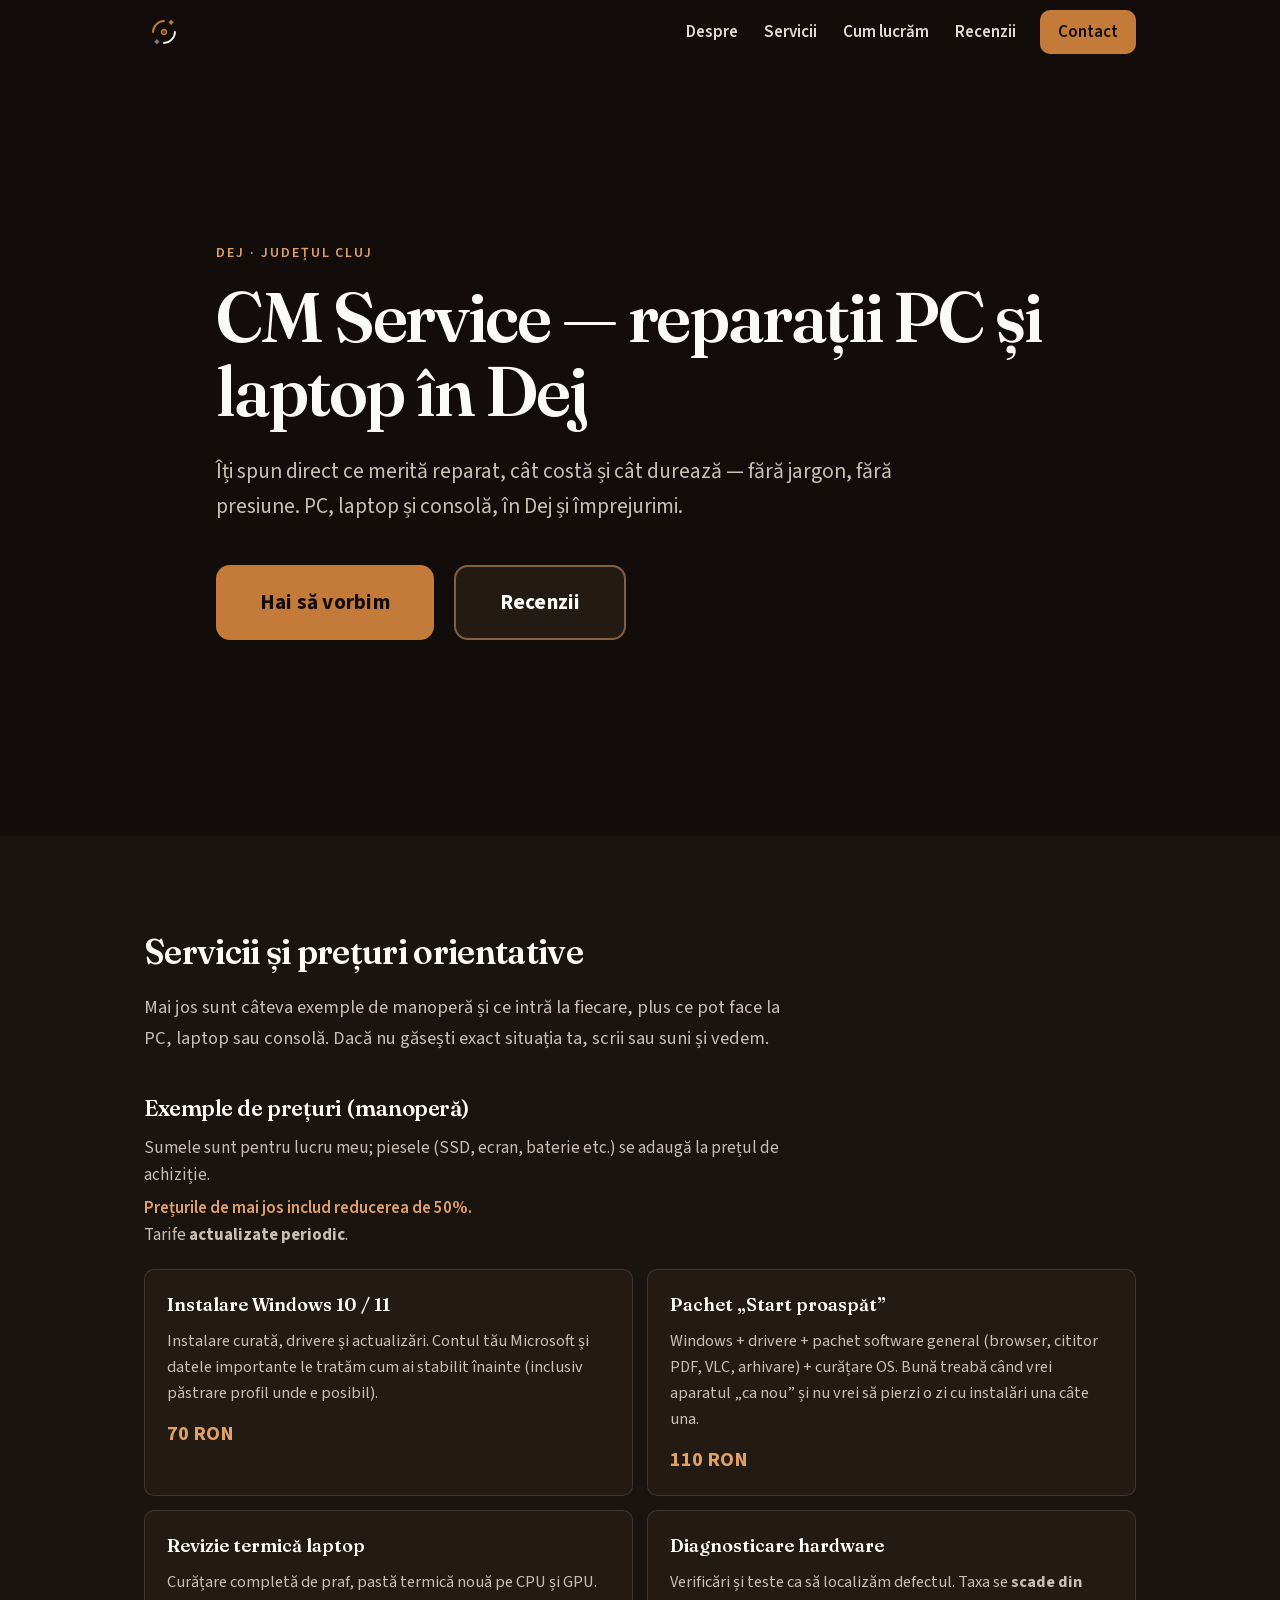
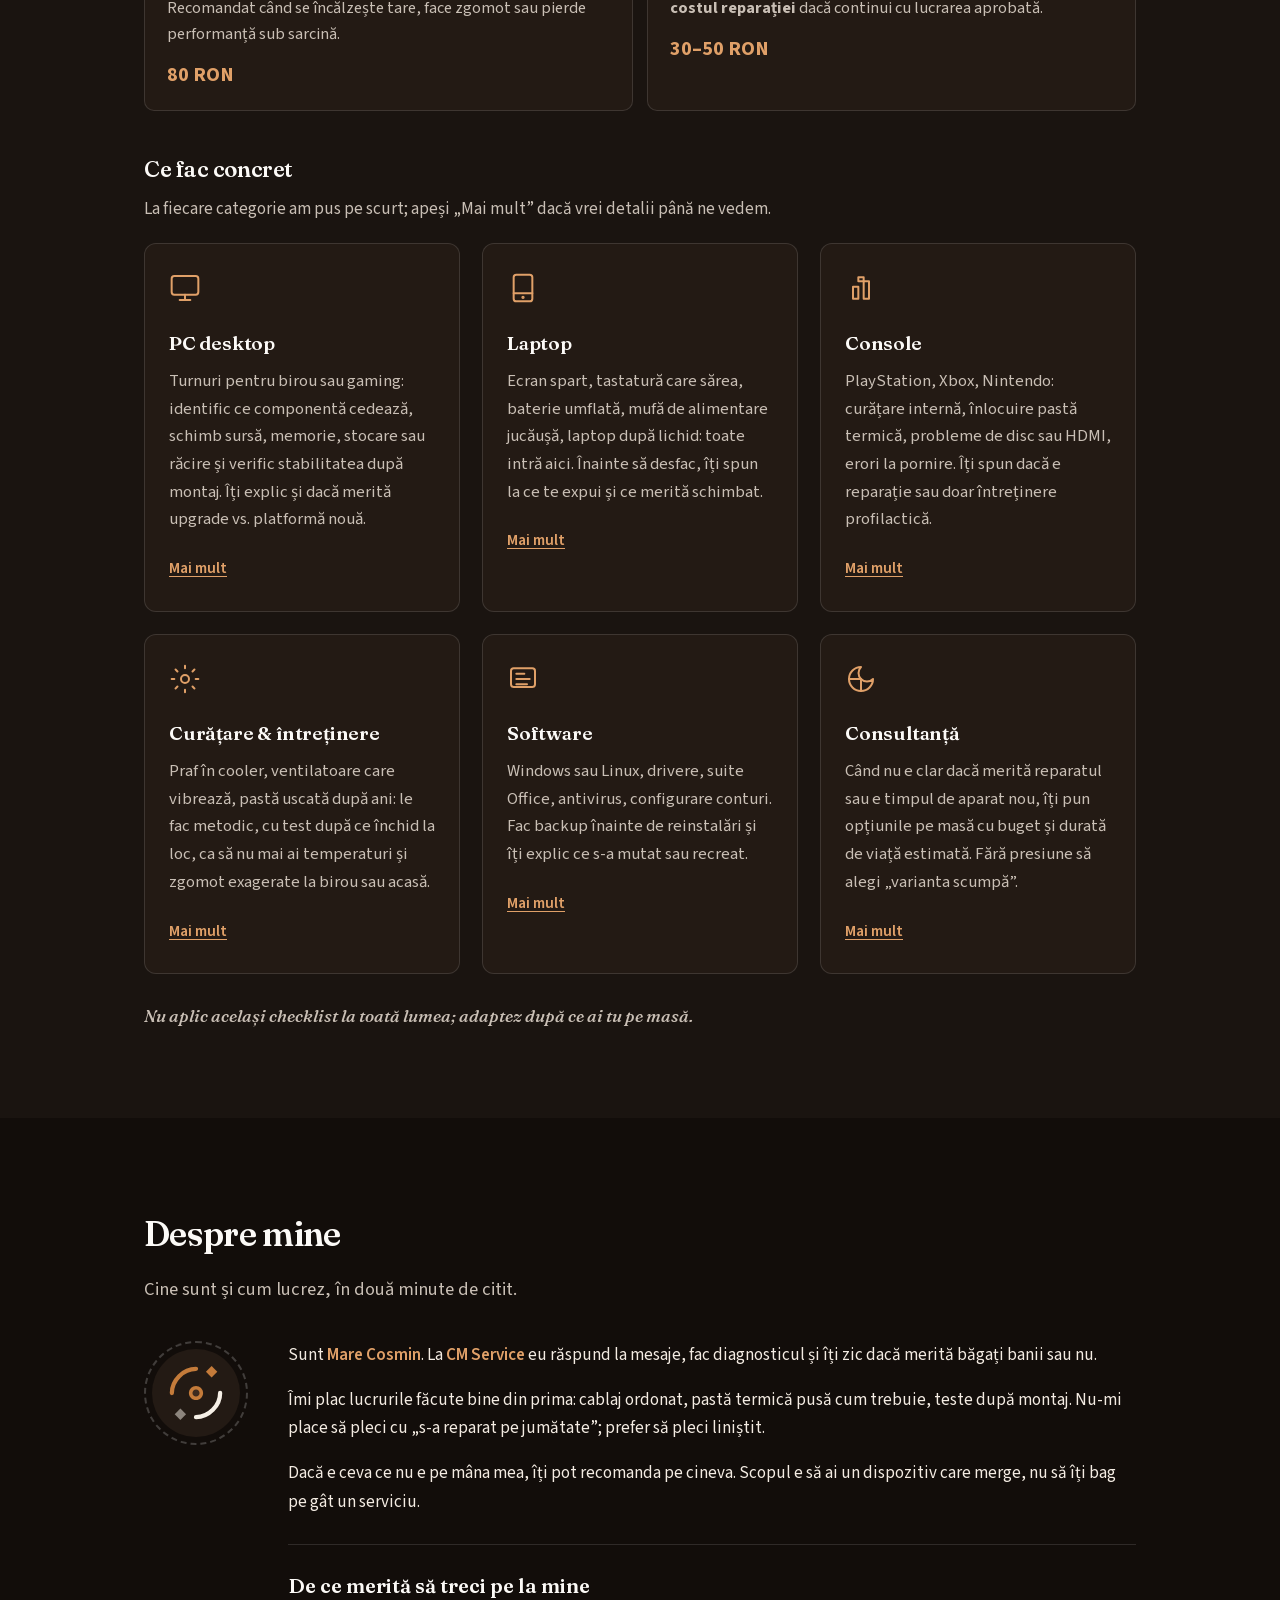
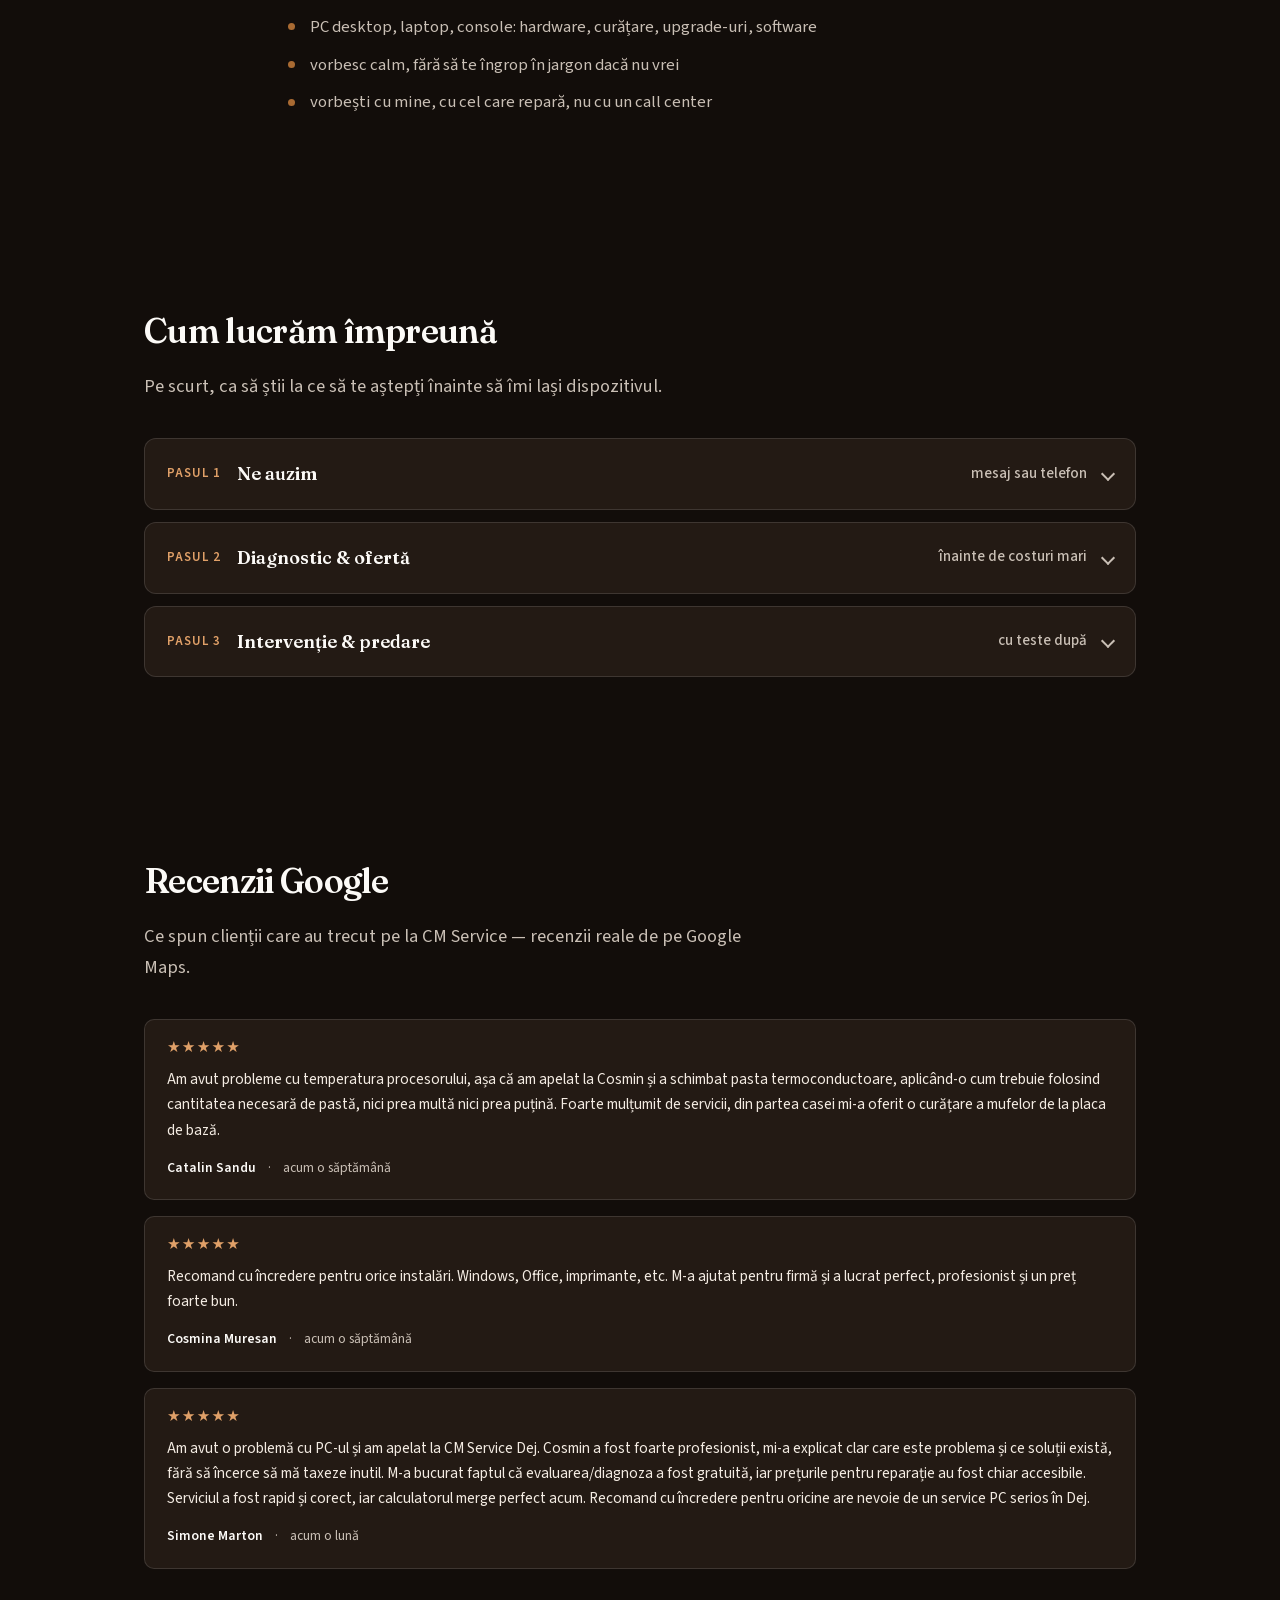
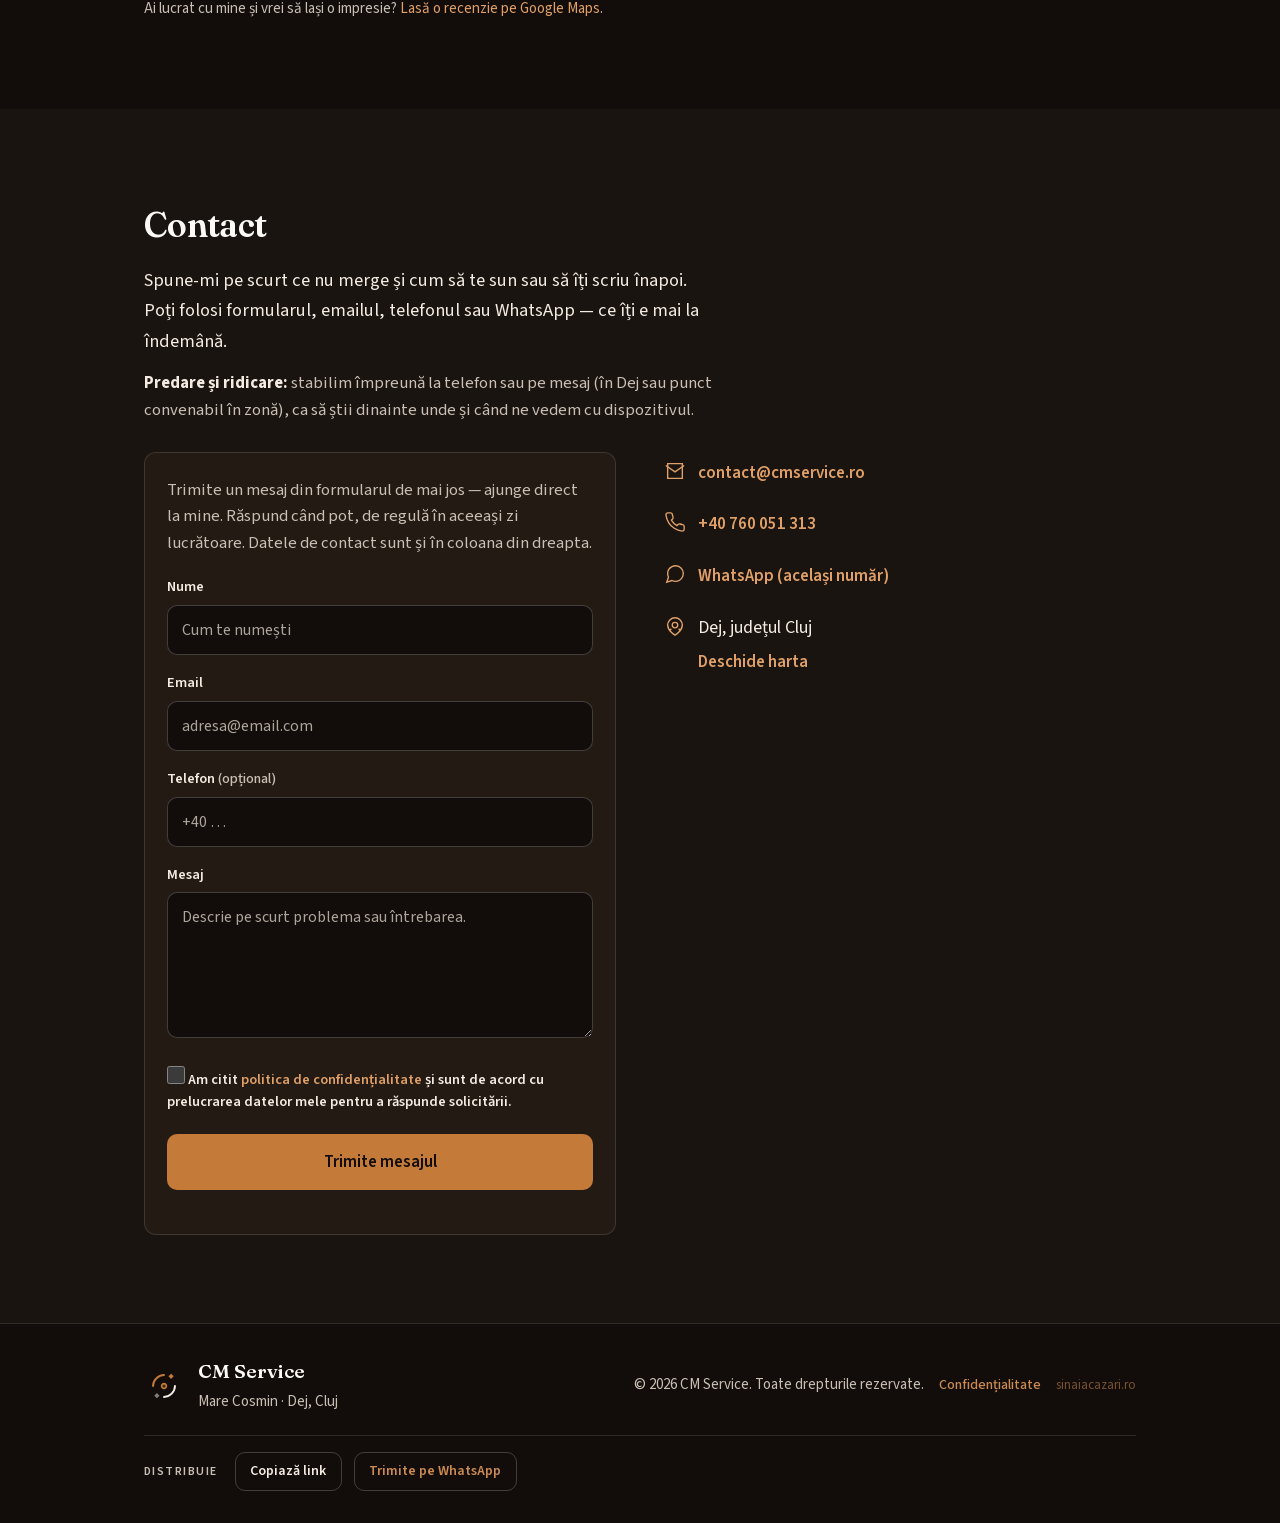
==== commit fdf77259: "Add muted footer link to sinaiacazari.ro for SEO. Co-authored-by: Cursor <cursoragent@cursor.com>" ====
--- a/index.html
+++ b/index.html
@@ -728,6 +728,7 @@
           <p class="footer-copy">
             © <span id="year"></span> CM Service. Toate drepturile rezervate.
             <a class="footer-legal" href="politica-confidentialitate.html">Confidențialitate</a>
+            <a class="footer-legal footer-related" href="https://sinaiacazari.ro/" rel="noopener noreferrer">sinaiacazari.ro</a>
           </p>
         </div>
         <div class="footer-share" role="group" aria-label="Distribuie pagina">
--- a/styles.css
+++ b/styles.css
@@ -1308,6 +1308,16 @@
   color: var(--link);
 }
 
+.footer-related {
+  opacity: 0.55;
+  font-size: 0.8125rem;
+  font-weight: 400;
+}
+
+.footer-related:hover {
+  opacity: 1;
+}
+
 .contact-grid {
   display: grid;
   grid-template-columns: 1fr 1fr;
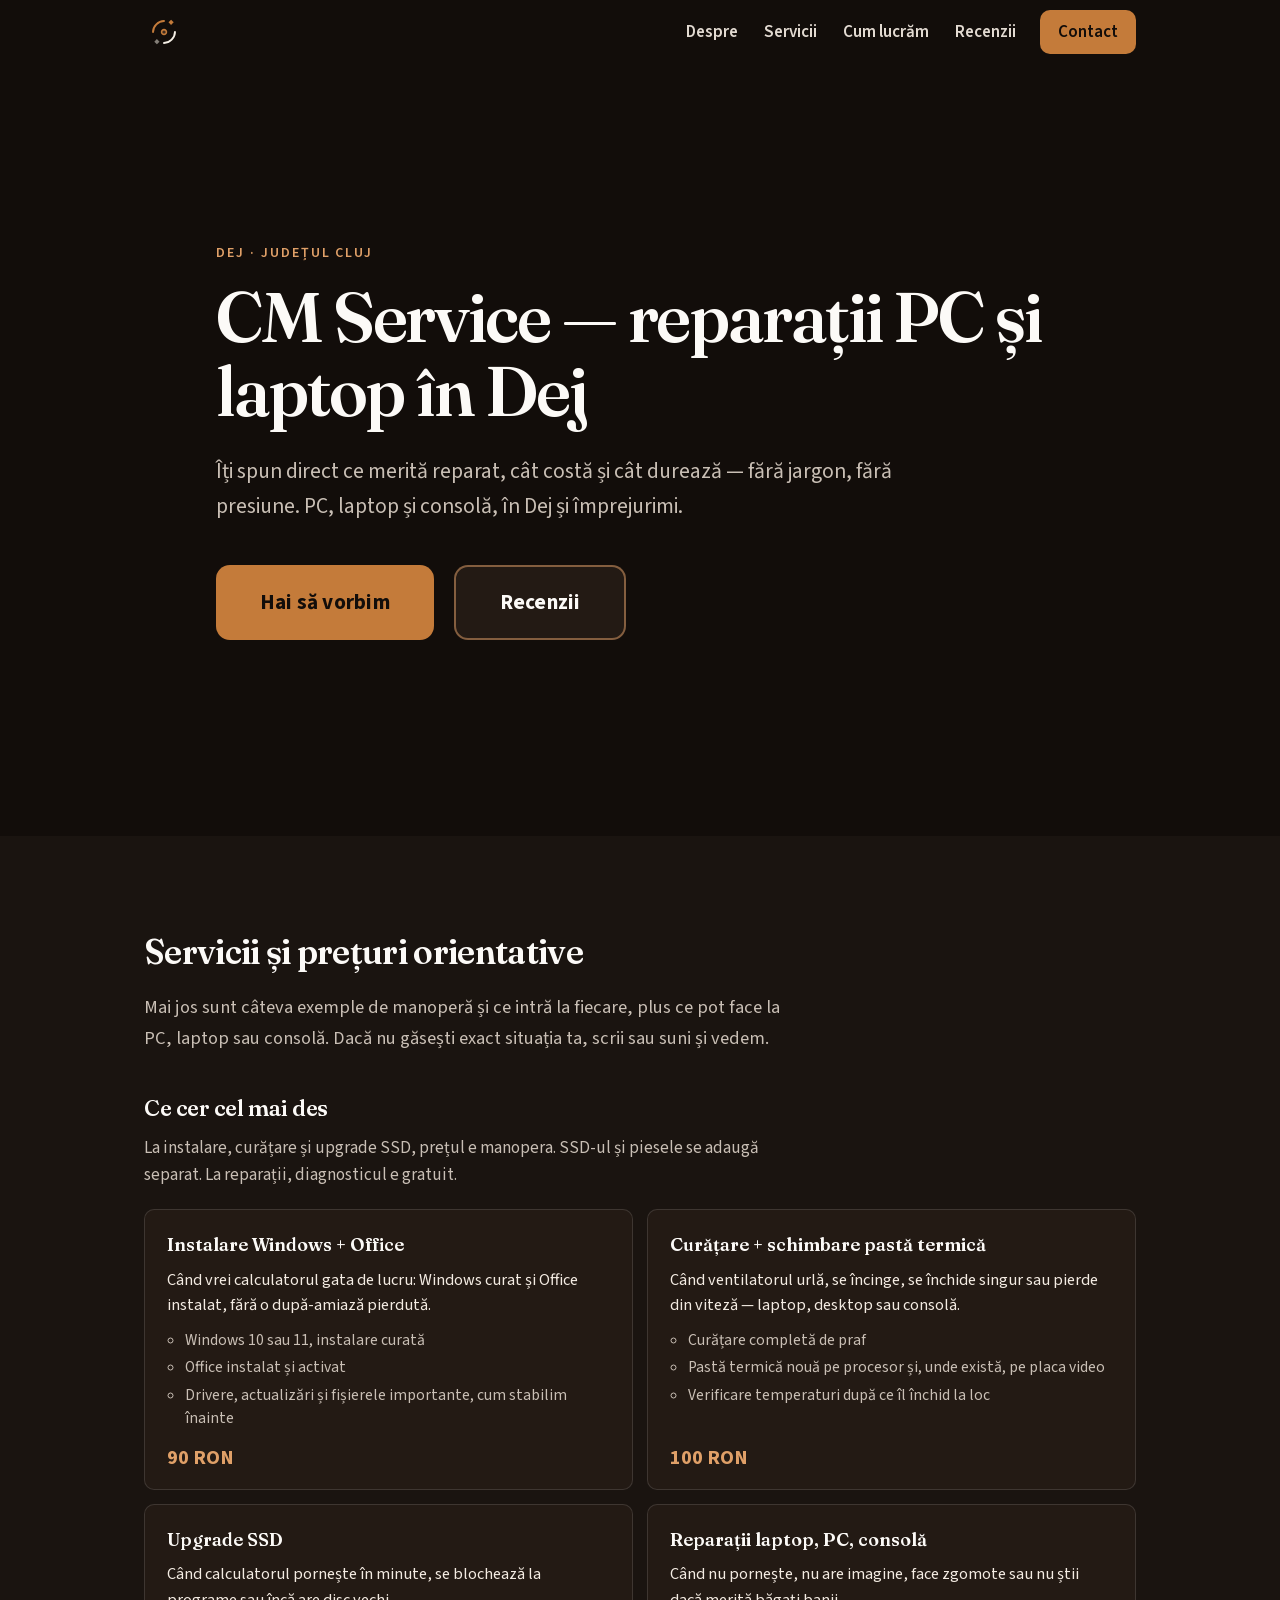
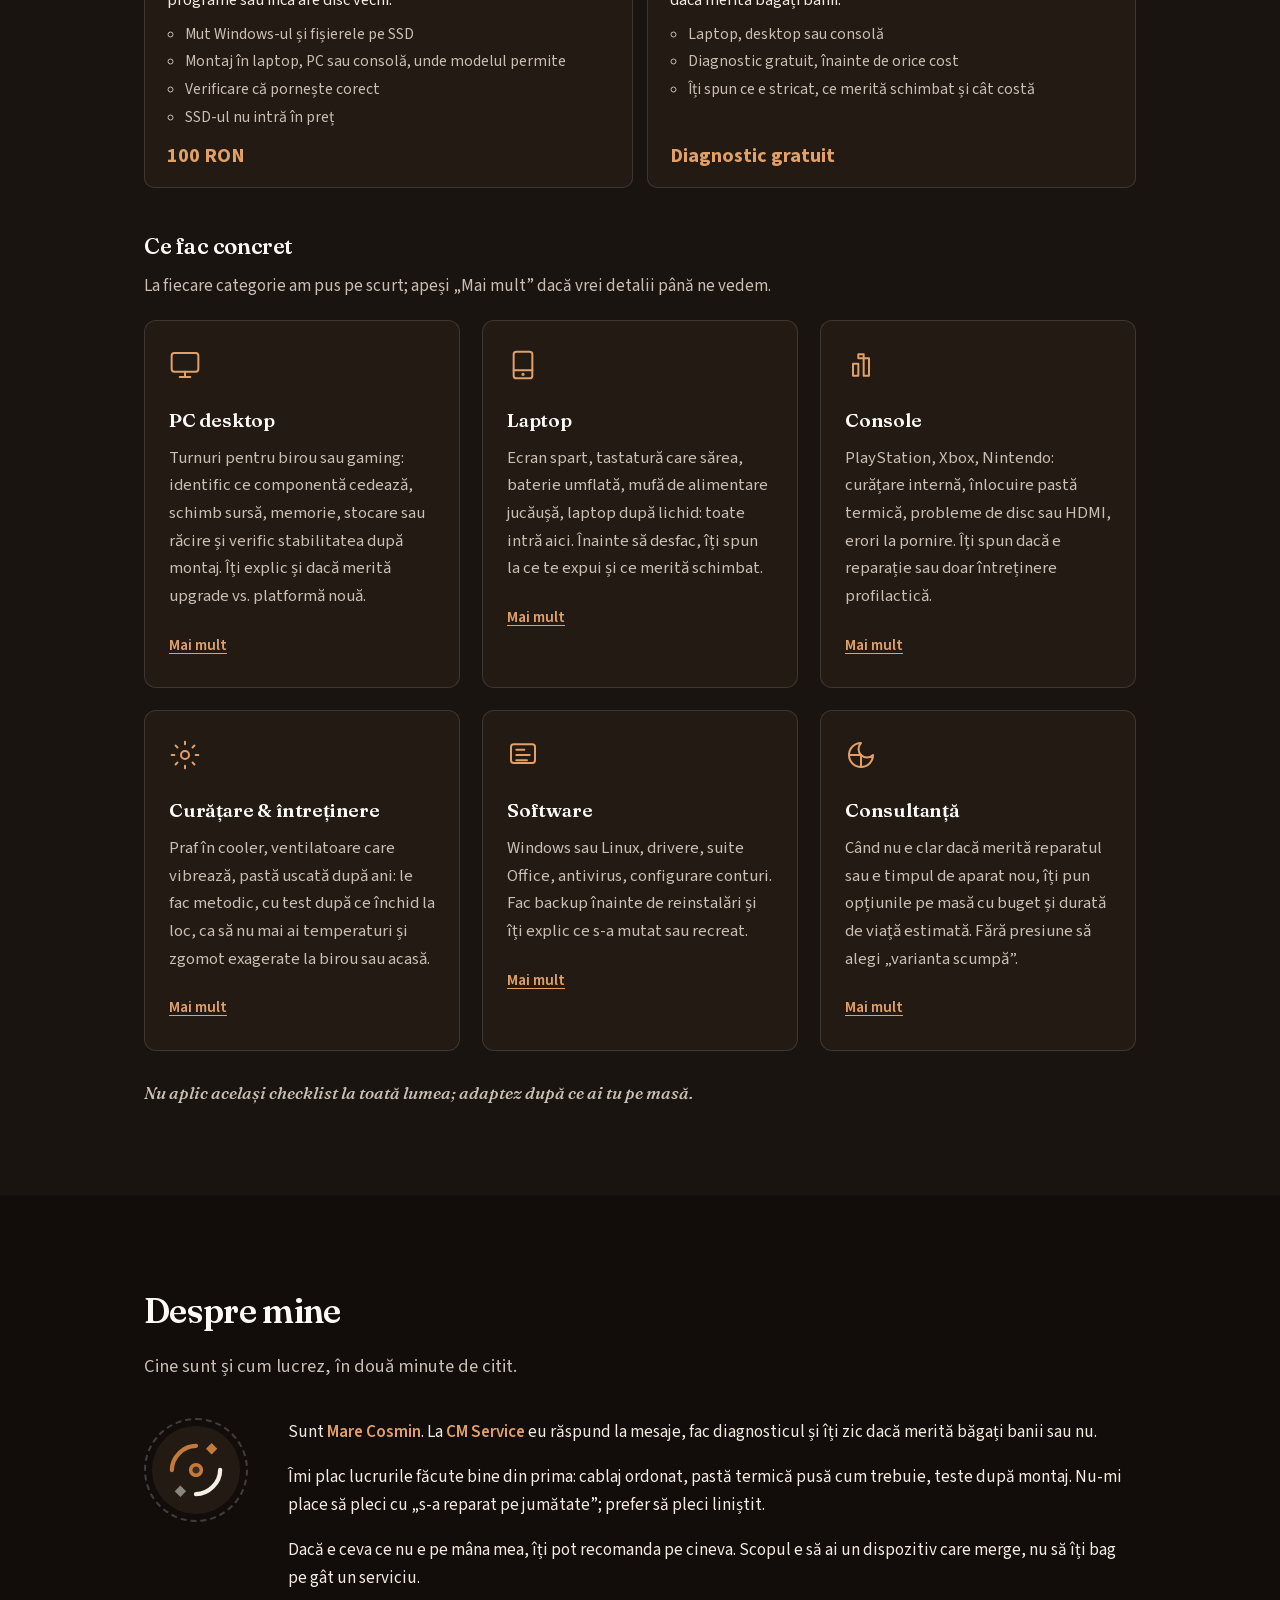
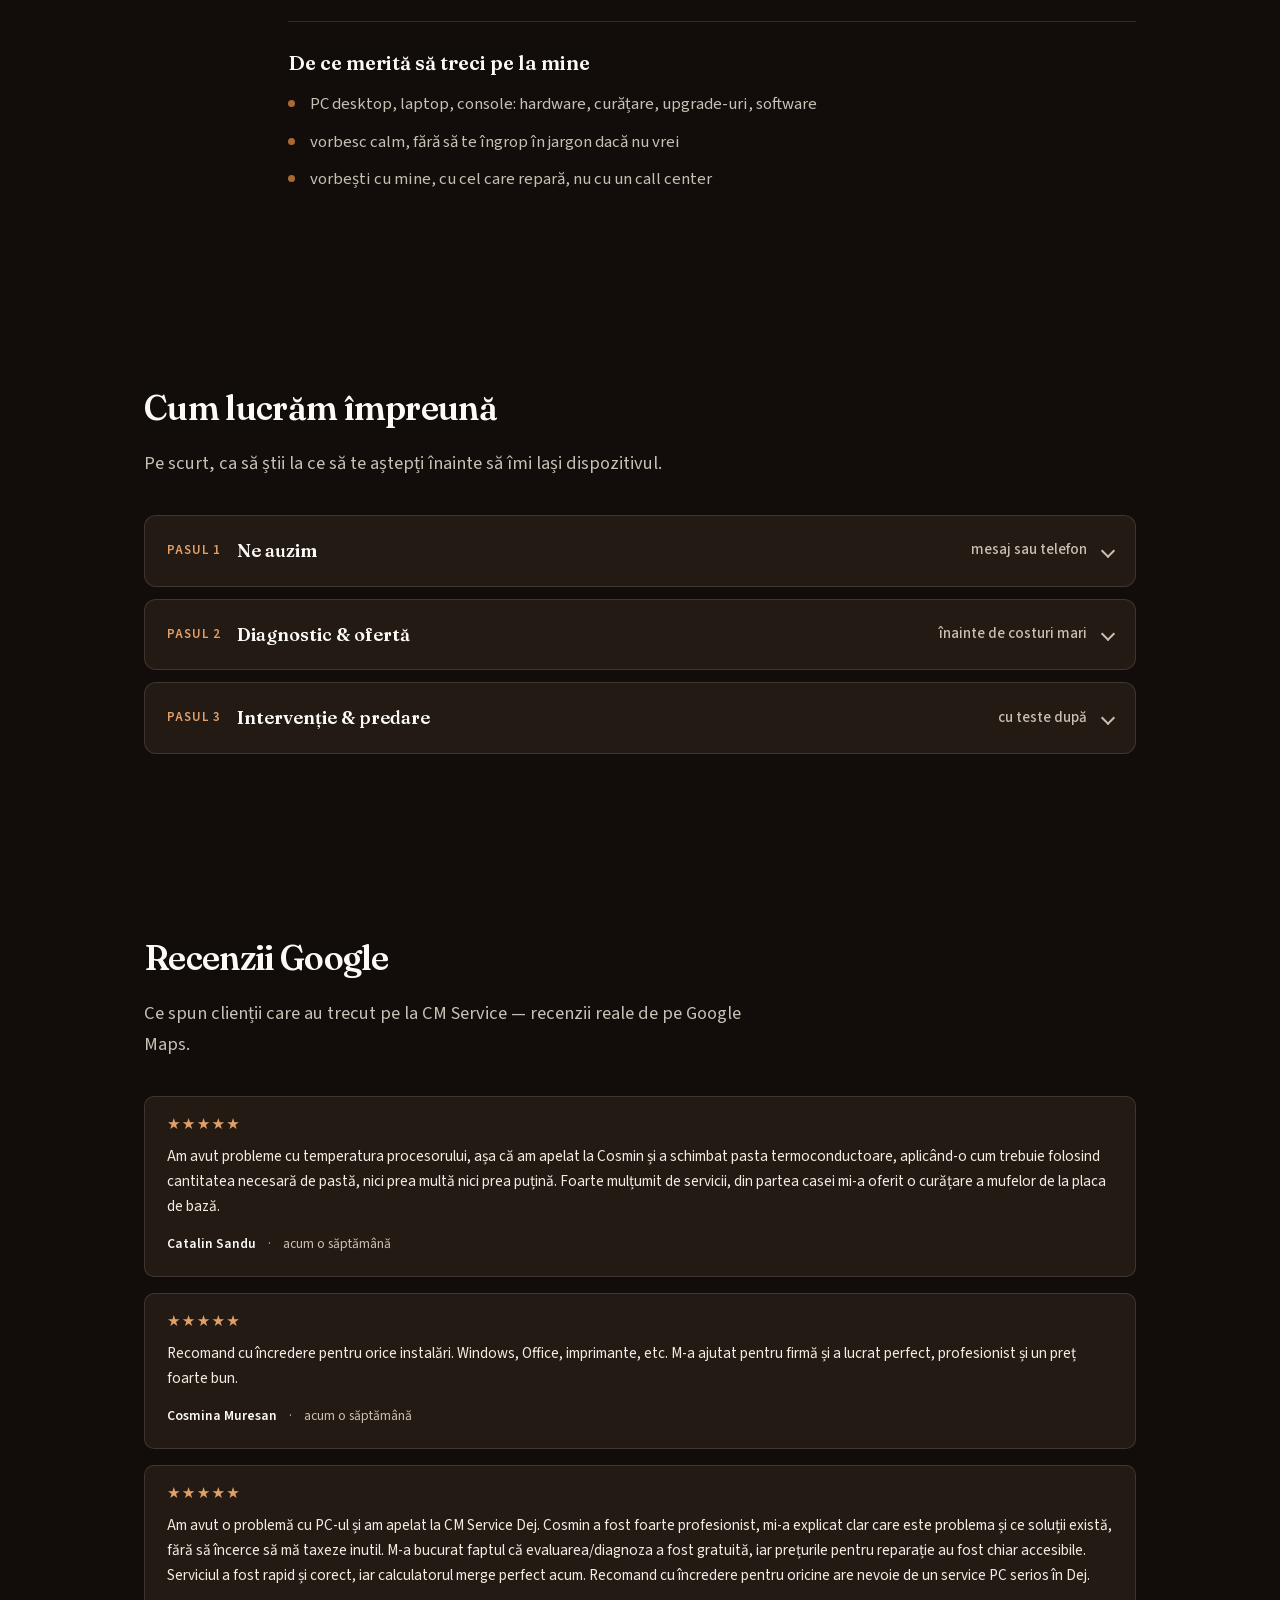
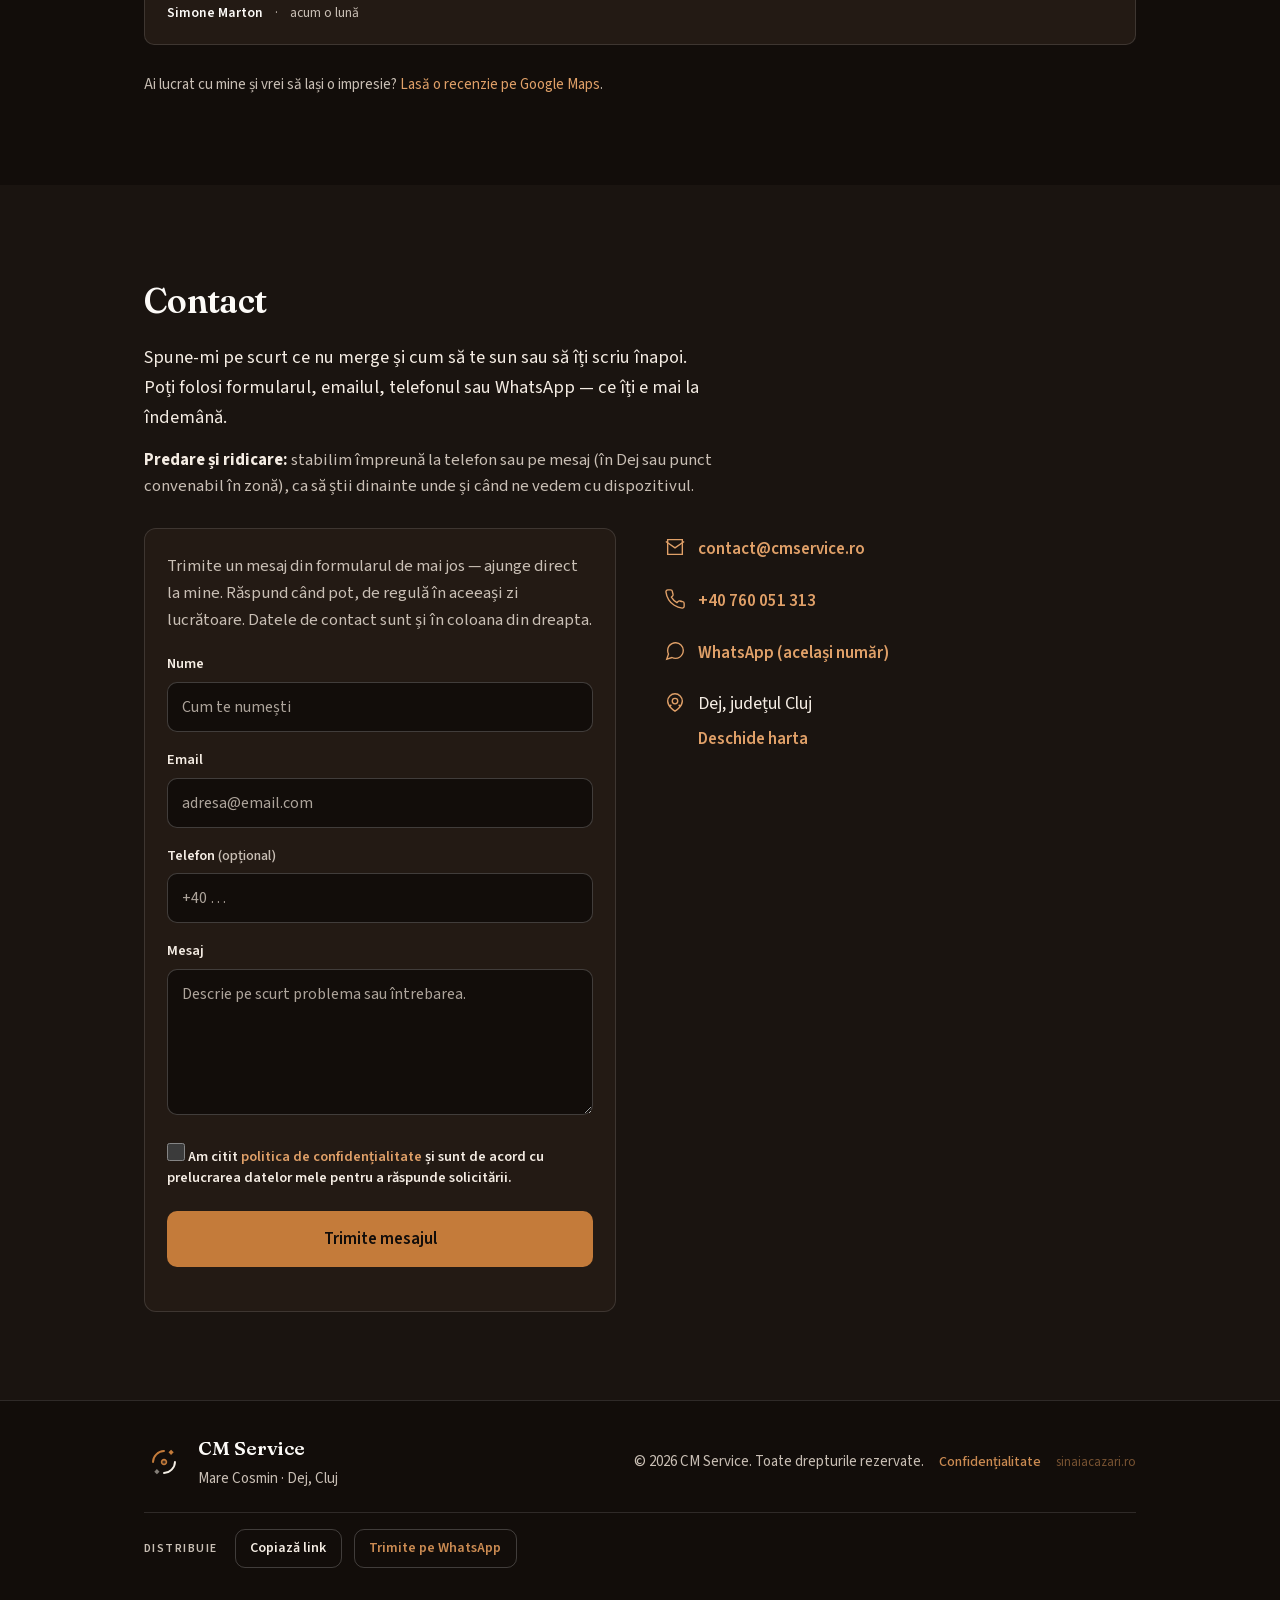
==== commit a8344616: "Replace the expired discount with the current service offers and prices. Co-authored-by: Cursor <cur" ====
--- a/index.html
+++ b/index.html
@@ -168,37 +168,6 @@
     <a class="skip-link" href="#main">Sari la conținut</a>
 
     <header class="site-header" id="siteHeader">
-      <div class="nav-promo" id="navPromo" hidden aria-label="Ofertă promotională">
-        <div class="nav-promo-inner">
-          <p class="nav-promo-offer">
-            <span class="nav-promo-percent" aria-hidden="true">-50%</span>
-            <span class="nav-promo-offer-text">Reducere la manoperă · până pe 28 iunie</span>
-            <span class="nav-promo-offer-short">la manoperă</span>
-            <span class="nav-promo-compact" id="promoCountCompact" hidden></span>
-          </p>
-          <div class="nav-promo-countdown promo-countdown" id="promoCountdown" hidden>
-            <span class="promo-countdown-label">Se termină în</span>
-            <div class="promo-countdown-grid" id="promoCountdownTimer" role="timer" aria-live="polite">
-              <div class="promo-countdown-cell">
-                <span class="promo-countdown-num" id="promoCountDays">0</span>
-                <span class="promo-countdown-unit">zile</span>
-              </div>
-              <div class="promo-countdown-cell">
-                <span class="promo-countdown-num" id="promoCountHours">0</span>
-                <span class="promo-countdown-unit">ore</span>
-              </div>
-              <div class="promo-countdown-cell">
-                <span class="promo-countdown-num" id="promoCountMins">0</span>
-                <span class="promo-countdown-unit">min</span>
-              </div>
-              <div class="promo-countdown-cell">
-                <span class="promo-countdown-num" id="promoCountSecs">0</span>
-                <span class="promo-countdown-unit">sec</span>
-              </div>
-            </div>
-          </div>
-        </div>
-      </div>
       <nav class="nav" id="nav" aria-label="Navigare principală">
         <div class="nav-inner">
           <a href="#hero" class="nav-logo" aria-label="CM Service, începutul paginii">
@@ -235,11 +204,6 @@
             Îți spun direct ce merită reparat, cât costă și cât durează — fără jargon, fără presiune. PC, laptop și
             consolă, în Dej și împrejurimi.
           </p>
-          <aside class="promo-hero" id="promoHero" hidden aria-label="Ofertă promotională">
-            <p class="promo-hero-label">Ofertă limitată</p>
-            <p class="promo-hero-percent" aria-hidden="true">50% OFF</p>
-            <p class="promo-hero-detail">La toate serviciile de manoperă · valabil până pe <strong>28 iunie</strong></p>
-          </aside>
           <div class="hero-ctas">
             <a class="btn btn-primary" href="#contact">Hai să vorbim</a>
             <a class="btn btn-secondary" href="#recenzii">Recenzii</a>
@@ -255,44 +219,60 @@
             Dacă nu găsești exact situația ta, scrii sau suni și vedem.
           </p>
 
-          <h3 class="subsection-title">Exemple de prețuri (manoperă)</h3>
+          <h3 class="subsection-title">Ce cer cel mai des</h3>
           <p class="subsection-lead">
-            Sumele sunt pentru lucru meu; piesele (SSD, ecran, baterie etc.) se adaugă la prețul de achiziție.
-            <span class="promo-price-note" id="promoPriceNote" hidden>Prețurile de mai jos includ reducerea de 50%.</span>
-            <span class="promo-price-regular" id="promoPriceRegular">Tarife <strong>actualizate periodic</strong>.</span>
+            La instalare, curățare și upgrade SSD, prețul e manopera. SSD-ul și piesele se adaugă separat.
+            La reparații, diagnosticul e gratuit.
           </p>
           <ul class="offer-price-grid">
             <li class="offer-price-card">
-              <h4 class="offer-price-name">Instalare Windows 10 / 11</h4>
-              <p class="offer-price-detail">
-                Instalare curată, drivere și actualizări. Contul tău Microsoft și datele importante le tratăm cum ai
-                stabilit înainte (inclusiv păstrare profil unde e posibil).
-              </p>
-              <p class="offer-price-amount" data-price="70">70 RON</p>
+              <h4 class="offer-price-name">Instalare Windows + Office</h4>
+              <p class="offer-price-for">
+                Când vrei calculatorul gata de lucru: Windows curat și Office instalat, fără o după-amiază pierdută.
+              </p>
+              <ul class="offer-price-includes">
+                <li>Windows 10 sau 11, instalare curată</li>
+                <li>Office instalat și activat</li>
+                <li>Drivere, actualizări și fișierele importante, cum stabilim înainte</li>
+              </ul>
+              <p class="offer-price-amount">90 RON</p>
             </li>
             <li class="offer-price-card">
-              <h4 class="offer-price-name">Pachet „Start proaspăt”</h4>
-              <p class="offer-price-detail">
-                Windows + drivere + pachet software general (browser, cititor PDF, VLC, arhivare) + curățare OS. Bună treabă
-                când vrei aparatul „ca nou” și nu vrei să pierzi o zi cu instalări una câte una.
-              </p>
-              <p class="offer-price-amount" data-price="110">110 RON</p>
+              <h4 class="offer-price-name">Curățare + schimbare pastă termică</h4>
+              <p class="offer-price-for">
+                Când ventilatorul urlă, se încinge, se închide singur sau pierde din viteză — laptop, desktop sau consolă.
+              </p>
+              <ul class="offer-price-includes">
+                <li>Curățare completă de praf</li>
+                <li>Pastă termică nouă pe procesor și, unde există, pe placa video</li>
+                <li>Verificare temperaturi după ce îl închid la loc</li>
+              </ul>
+              <p class="offer-price-amount">100 RON</p>
             </li>
             <li class="offer-price-card">
-              <h4 class="offer-price-name">Revizie termică laptop</h4>
-              <p class="offer-price-detail">
-                Curățare completă de praf, pastă termică nouă pe CPU și GPU. Recomandat când se încălzește tare, face
-                zgomot sau pierde performanță sub sarcină.
-              </p>
-              <p class="offer-price-amount" data-price="80">80 RON</p>
+              <h4 class="offer-price-name">Upgrade SSD</h4>
+              <p class="offer-price-for">
+                Când calculatorul pornește în minute, se blochează la programe sau încă are disc vechi.
+              </p>
+              <ul class="offer-price-includes">
+                <li>Mut Windows-ul și fișierele pe SSD</li>
+                <li>Montaj în laptop, PC sau consolă, unde modelul permite</li>
+                <li>Verificare că pornește corect</li>
+                <li>SSD-ul nu intră în preț</li>
+              </ul>
+              <p class="offer-price-amount">100 RON</p>
             </li>
             <li class="offer-price-card">
-              <h4 class="offer-price-name">Diagnosticare hardware</h4>
-              <p class="offer-price-detail">
-                Verificări și teste ca să localizăm defectul. Taxa se <strong>scade din costul reparației</strong> dacă
-                continui cu lucrarea aprobată.
-              </p>
-              <p class="offer-price-amount" data-price-min="30" data-price-max="50">30–50 RON</p>
+              <h4 class="offer-price-name">Reparații laptop, PC, consolă</h4>
+              <p class="offer-price-for">
+                Când nu pornește, nu are imagine, face zgomote sau nu știi dacă merită băgați banii.
+              </p>
+              <ul class="offer-price-includes">
+                <li>Laptop, desktop sau consolă</li>
+                <li>Diagnostic gratuit, înainte de orice cost</li>
+                <li>Îți spun ce e stricat, ce merită schimbat și cât costă</li>
+              </ul>
+              <p class="offer-price-amount">Diagnostic gratuit</p>
             </li>
           </ul>
 
--- a/fonts.css
+++ b/fonts.css
@@ -421,41 +421,3 @@
   src: url(fonts/nwpStKy2OAdR1K-IwhWudF-R3w8aZejf5Hc.woff2) format('woff2');
   unicode-range: U+0000-00FF, U+0131, U+0152-0153, U+02BB-02BC, U+02C6, U+02DA, U+02DC, U+0304, U+0308, U+0329, U+2000-206F, U+20AC, U+2122, U+2191, U+2193, U+2212, U+2215, U+FEFF, U+FFFD;
 }
-
-/* latin-ext */
-@font-face {
-  font-family: 'Bebas Neue';
-  font-style: normal;
-  font-weight: 400;
-  font-display: swap;
-  src: url(fonts/bebas-neue-latin-ext.woff2) format('woff2');
-  unicode-range: U+0100-02BA, U+02BD-02C5, U+02C7-02CC, U+02CE-02D7, U+02DD-02FF, U+0304, U+0308, U+0329, U+1D00-1DBF, U+1E00-1E9F, U+1EF2-1EFF, U+2020, U+20A0-20AB, U+20AD-20C0, U+2113, U+2C60-2C7F, U+A720-A7FF;
-}
-/* latin */
-@font-face {
-  font-family: 'Bebas Neue';
-  font-style: normal;
-  font-weight: 400;
-  font-display: swap;
-  src: url(fonts/bebas-neue-latin.woff2) format('woff2');
-  unicode-range: U+0000-00FF, U+0131, U+0152-0153, U+02BB-02BC, U+02C6, U+02DA, U+02DC, U+0304, U+0308, U+0329, U+2000-206F, U+20AC, U+2122, U+2191, U+2193, U+2212, U+2215, U+FEFF, U+FFFD;
-}
-
-/* latin-ext */
-@font-face {
-  font-family: 'Bebas Neue';
-  font-style: normal;
-  font-weight: 400;
-  font-display: swap;
-  src: url(fonts/bebas-neue-latin-ext.woff2) format('woff2');
-  unicode-range: U+0100-02BA, U+02BD-02C5, U+02C7-02CC, U+02CE-02D7, U+02DD-02FF, U+0304, U+0308, U+0329, U+1D00-1DBF, U+1E00-1E9F, U+1EF2-1EFF, U+2020, U+20A0-20AB, U+20AD-20C0, U+2113, U+2C60-2C7F, U+A720-A7FF;
-}
-/* latin */
-@font-face {
-  font-family: 'Bebas Neue';
-  font-style: normal;
-  font-weight: 400;
-  font-display: swap;
-  src: url(fonts/bebas-neue-latin.woff2) format('woff2');
-  unicode-range: U+0000-00FF, U+0131, U+0152-0153, U+02BB-02BC, U+02C6, U+02DA, U+02DC, U+0304, U+0308, U+0329, U+2000-206F, U+20AC, U+2122, U+2191, U+2193, U+2212, U+2215, U+FEFF, U+FFFD;
-}
--- a/styles.css
+++ b/styles.css
@@ -18,22 +18,11 @@
 
   --font-display: "Fraunces", Georgia, "Times New Roman", serif;
   --font-body: "Source Sans 3", system-ui, -apple-system, sans-serif;
-  --font-promo: "Bebas Neue", "Arial Narrow", sans-serif;
   --radius: 10px;
   --radius-lg: 12px;
   --nav-h: 64px;
   --header-h: var(--nav-h);
   --container: 960px;
-}
-
-.promo-active {
-  --header-h: calc(var(--nav-h) + 48px);
-}
-
-@media (max-width: 640px) {
-  .promo-active {
-    --header-h: calc(var(--nav-h) + 40px);
-  }
 }
 
 *,
@@ -133,135 +122,6 @@
   right: 0;
   z-index: 100;
   background: #120d0a;
-}
-
-.nav-promo {
-  border-bottom: 1px solid color-mix(in srgb, var(--amber) 28%, var(--border));
-  background: color-mix(in srgb, var(--amber) 10%, #120d0a);
-}
-
-.nav-promo-inner {
-  max-width: var(--container);
-  margin: 0 auto;
-  padding: 8px 24px;
-  display: flex;
-  align-items: center;
-  justify-content: space-between;
-  gap: 12px 20px;
-}
-
-.nav-promo-offer {
-  display: flex;
-  align-items: center;
-  gap: 10px;
-  margin: 0;
-  font-size: 0.875rem;
-  font-weight: 600;
-  color: var(--text);
-  line-height: 1.35;
-}
-
-.nav-promo-percent {
-  font-family: var(--font-promo);
-  font-size: 1.5rem;
-  font-weight: 400;
-  line-height: 1;
-  letter-spacing: 0.03em;
-  color: var(--sand);
-}
-
-.nav-promo-countdown {
-  display: flex;
-  align-items: center;
-  gap: 10px 12px;
-  flex-shrink: 0;
-}
-
-.nav-promo-countdown .promo-countdown-label {
-  margin: 0;
-  white-space: nowrap;
-}
-
-.nav-promo-countdown .promo-countdown-grid {
-  gap: 6px 8px;
-}
-
-.nav-promo-countdown .promo-countdown-cell {
-  min-width: 2.5rem;
-  padding: 4px 8px;
-  background: var(--card);
-}
-
-.nav-promo-countdown .promo-countdown-num {
-  font-size: 1.2rem;
-}
-
-.nav-promo-countdown .promo-countdown-unit {
-  font-size: 0.62rem;
-  margin-top: 2px;
-}
-
-.nav-promo-compact {
-  display: none;
-}
-
-.nav-promo-offer-short {
-  display: none;
-}
-
-@media (max-width: 760px) {
-  .nav-promo-inner {
-    justify-content: center;
-    padding: 7px 16px;
-  }
-
-  .nav-promo-offer {
-    justify-content: center;
-    flex-wrap: nowrap;
-    gap: 8px;
-    font-size: 0.8125rem;
-  }
-
-  .nav-promo-offer-text {
-    display: none;
-  }
-
-  .nav-promo-offer-short {
-    display: inline;
-  }
-
-  .nav-promo-compact {
-    display: inline;
-    font-family: var(--font-promo);
-    font-size: 1.05rem;
-    font-weight: 400;
-    line-height: 1;
-    letter-spacing: 0.05em;
-    color: var(--sand);
-    font-variant-numeric: tabular-nums;
-    white-space: nowrap;
-  }
-
-  .nav-promo-compact::before {
-    content: "·";
-    margin-right: 8px;
-    font-family: var(--font-body);
-    font-size: 0.8125rem;
-    font-weight: 600;
-    color: var(--text-muted);
-  }
-
-  .nav-promo-countdown {
-    display: none;
-  }
-}
-
-@media (max-width: 640px) {
-  .nav-promo-inner {
-    flex-direction: row;
-    align-items: center;
-    gap: 0;
-  }
 }
 
 .nav {
@@ -582,23 +442,6 @@
     max-width: 44rem;
   }
 
-  .promo-hero {
-    max-width: 36rem;
-    margin-bottom: 40px;
-  }
-
-  .promo-hero-percent {
-    font-size: clamp(5.5rem, 10vw, 8.5rem);
-  }
-
-  .nav-promo-percent {
-    font-size: 1.75rem;
-  }
-
-  .nav-promo-countdown .promo-countdown-num {
-    font-size: 1.35rem;
-  }
-
   .hero-ctas {
     gap: 20px;
   }
@@ -743,6 +586,8 @@
 }
 
 .offer-price-card {
+  display: flex;
+  flex-direction: column;
   background: var(--card);
   border: 1px solid var(--border);
   border-radius: var(--radius);
@@ -757,141 +602,31 @@
   margin: 0 0 8px;
 }
 
-.offer-price-detail {
-  font-size: 0.88rem;
-  color: var(--text-muted);
-  line-height: 1.55;
-  margin: 0 0 12px;
+.offer-price-for {
+  font-size: 0.9rem;
+  color: var(--text);
+  line-height: 1.5;
+  margin: 0 0 10px;
+}
+
+.offer-price-includes {
+  margin: 0 0 14px;
+  padding: 0 0 0 1.15rem;
+  font-size: 0.86rem;
+  color: var(--text-muted);
+  line-height: 1.45;
+}
+
+.offer-price-includes li + li {
+  margin-top: 4px;
 }
 
 .offer-price-amount {
   font-size: 1.05rem;
   font-weight: 700;
+  line-height: 1.3;
   color: var(--amber-bright);
-  margin: 0;
-}
-
-.promo-active .offer-price-card {
-  border-color: color-mix(in srgb, var(--amber) 35%, var(--border));
-}
-
-.promo-active .offer-price-amount {
-  display: flex;
-  flex-wrap: wrap;
-  align-items: baseline;
-  gap: 8px 12px;
-}
-
-.offer-price-was {
-  font-size: 0.9rem;
-  font-weight: 500;
-  color: var(--text-muted);
-  text-decoration: line-through;
-  text-decoration-color: color-mix(in srgb, var(--text-muted) 70%, transparent);
-}
-
-.offer-price-now {
-  font-family: var(--font-promo);
-  font-size: 1.65rem;
-  font-weight: 400;
-  letter-spacing: 0.03em;
-  color: var(--amber-bright);
-  line-height: 1;
-}
-
-/* --- Promo --- */
-.promo-hero {
-  margin: 0 0 36px;
-  padding: 20px 0 0;
-  border-top: 1px solid var(--border);
-  max-width: 28rem;
-}
-
-.promo-hero-label {
-  margin: 0 0 4px;
-  font-size: 0.78rem;
-  font-weight: 600;
-  letter-spacing: 0.14em;
-  text-transform: uppercase;
-  color: var(--amber-bright);
-}
-
-.promo-hero-percent {
-  margin: 0;
-  font-family: var(--font-promo);
-  font-size: clamp(4.5rem, 14vw, 7.5rem);
-  font-weight: 400;
-  line-height: 0.88;
-  letter-spacing: 0.02em;
-  color: var(--sand);
-}
-
-.promo-hero-detail {
-  margin: 8px 0 0;
-  font-size: 0.95rem;
-  color: var(--text-muted);
-  line-height: 1.5;
-}
-
-.promo-hero-detail strong {
-  color: var(--text);
-  font-weight: 600;
-}
-
-.promo-countdown {
-  margin: 0;
-}
-
-.promo-countdown-label {
-  margin: 0 0 10px;
-  font-size: 0.78rem;
-  font-weight: 600;
-  letter-spacing: 0.12em;
-  text-transform: uppercase;
-  color: var(--text-muted);
-}
-
-.promo-countdown-grid {
-  display: flex;
-  flex-wrap: wrap;
-  gap: 10px 14px;
-}
-
-.promo-countdown-cell {
-  display: flex;
-  flex-direction: column;
-  align-items: center;
-  min-width: 3.5rem;
-  padding: 8px 12px;
-  background: var(--card);
-  border: 1px solid var(--border);
-  border-radius: var(--radius);
-}
-
-.promo-countdown-num {
-  font-family: var(--font-promo);
-  font-size: 1.75rem;
-  font-weight: 400;
-  line-height: 1;
-  letter-spacing: 0.04em;
-  color: var(--sand);
-  font-variant-numeric: tabular-nums;
-}
-
-.promo-countdown-unit {
-  margin-top: 4px;
-  font-size: 0.72rem;
-  font-weight: 600;
-  letter-spacing: 0.06em;
-  text-transform: uppercase;
-  color: var(--text-muted);
-}
-
-.promo-price-note {
-  display: block;
-  margin-top: 0.35rem;
-  color: var(--amber-bright);
-  font-weight: 600;
+  margin: auto 0 0;
 }
 
 /* --- Despre --- */
@@ -1805,9 +1540,14 @@
     font-size: 1.125rem;
   }
 
-  .offer-price-detail {
+  .offer-price-for {
     font-size: 1.02rem;
-    line-height: 1.6;
+    line-height: 1.55;
+  }
+
+  .offer-price-includes {
+    font-size: 0.98rem;
+    line-height: 1.5;
   }
 
   .offer-price-amount {
